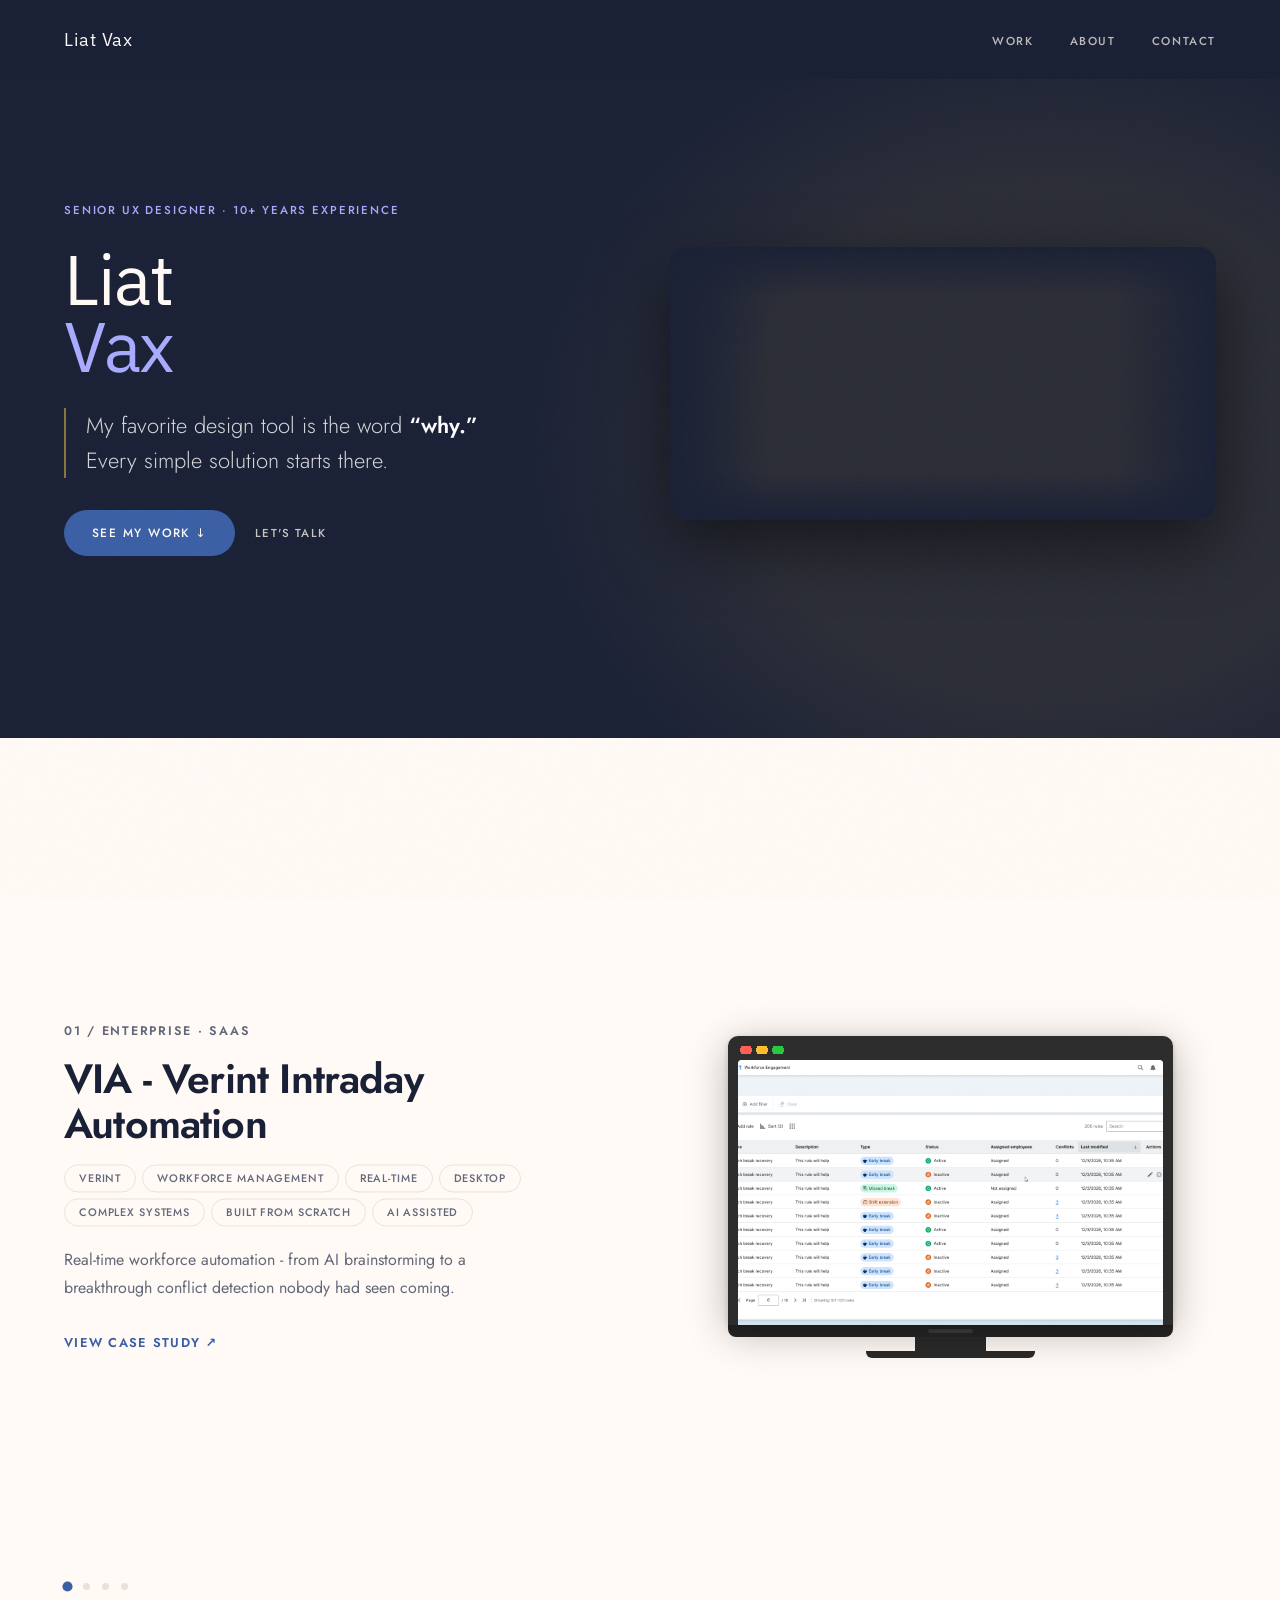
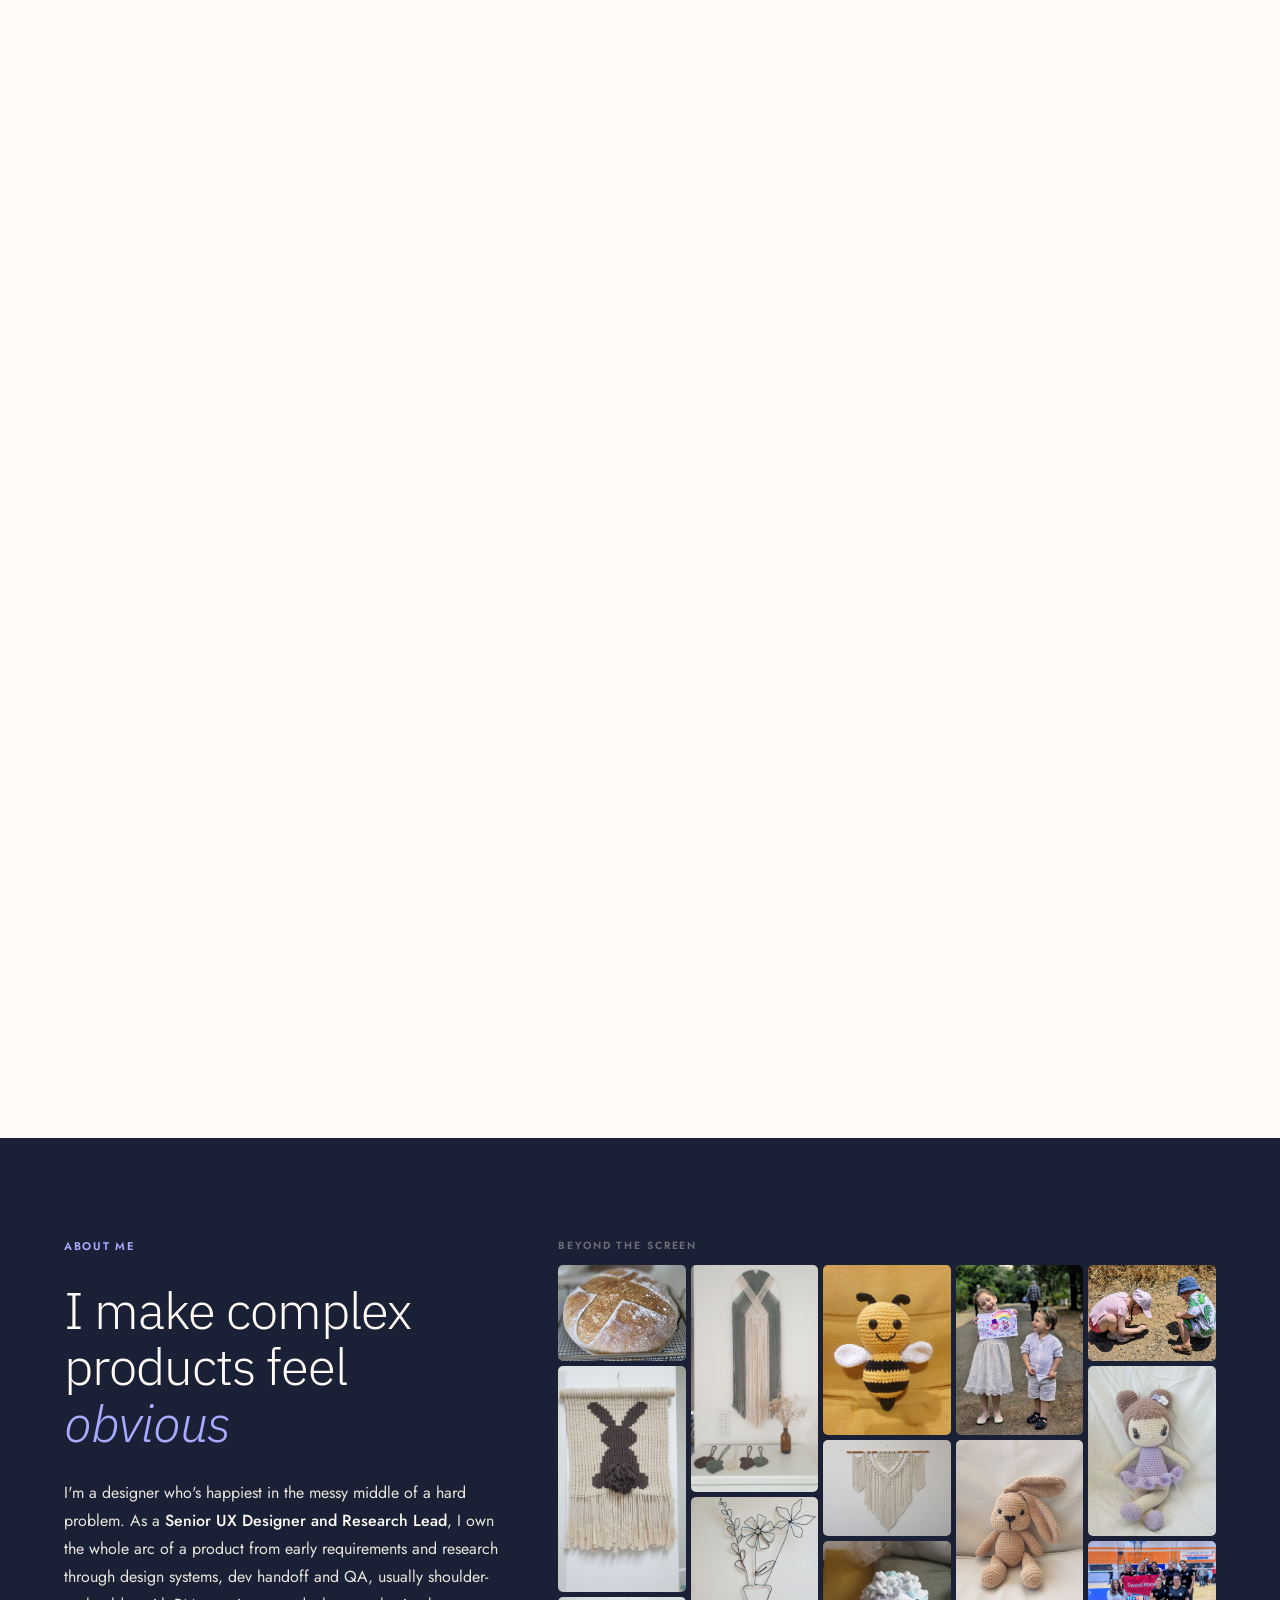
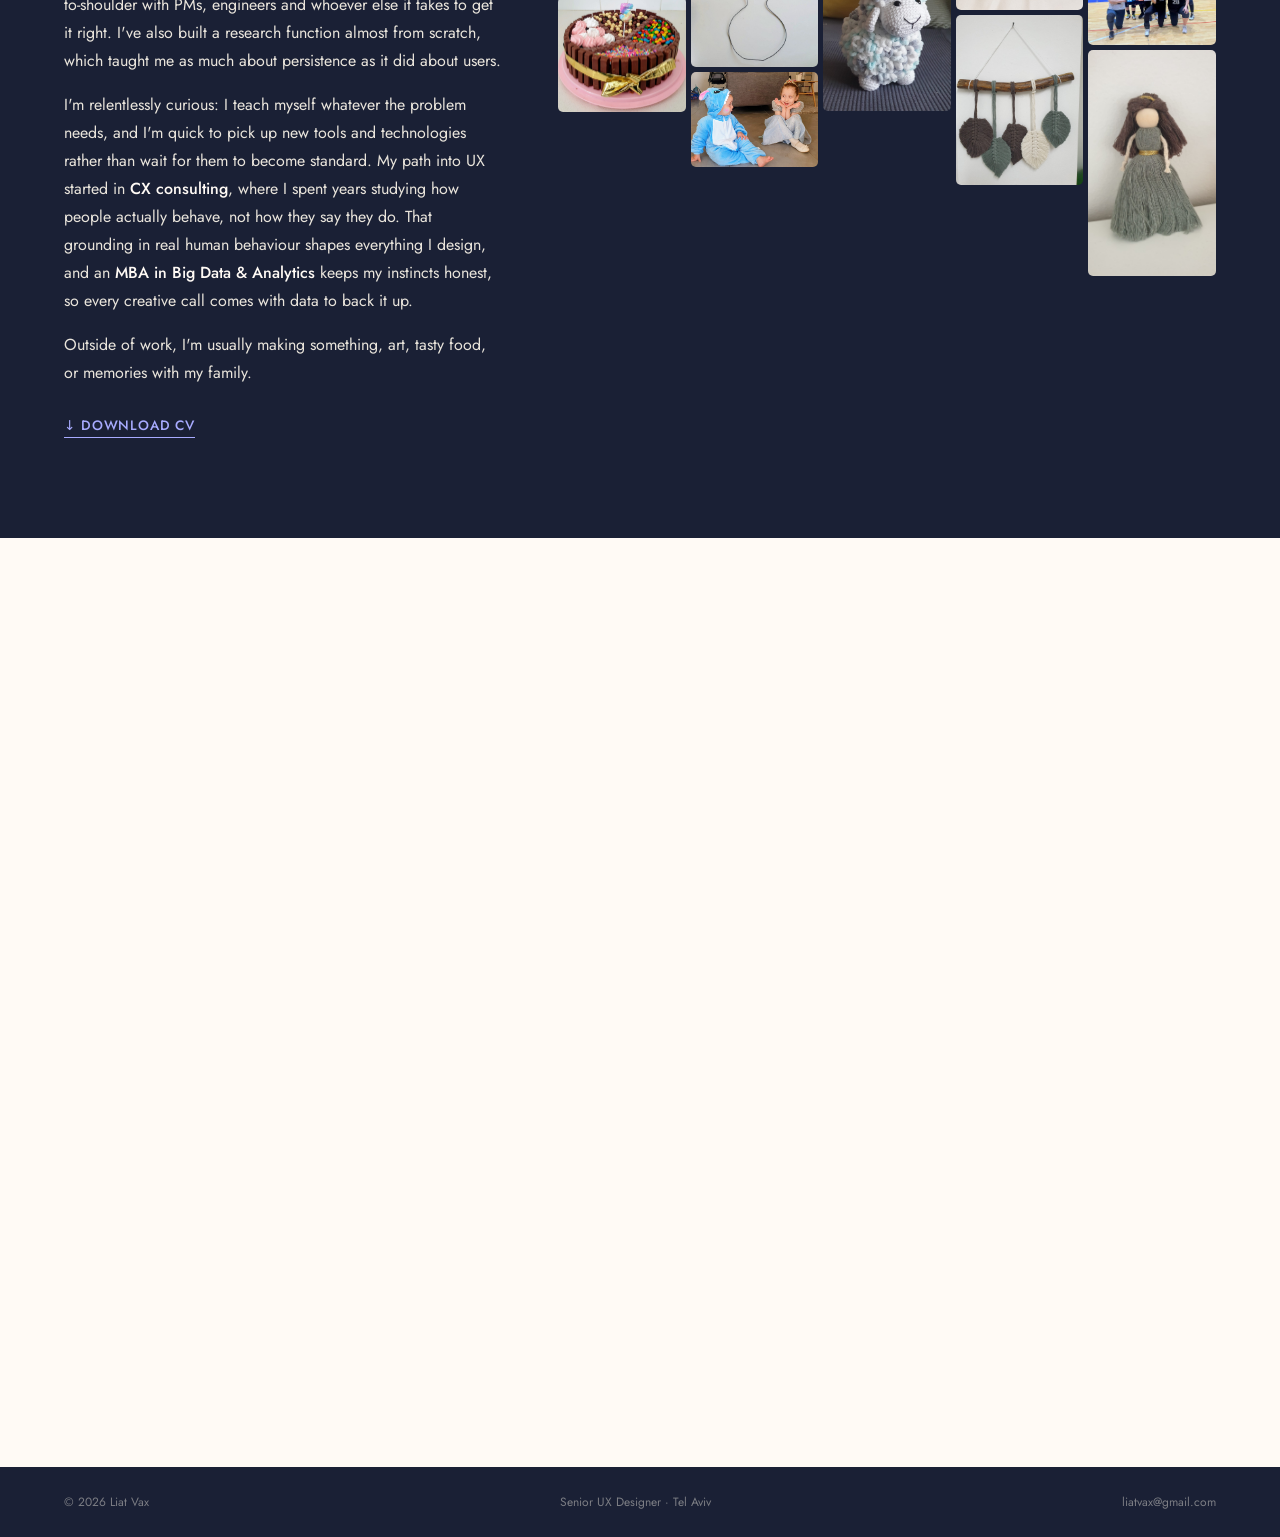
==== index.html @ 37550c21 "Update portfolio 2026-06-23 15:08" ====
<!DOCTYPE html>
<html lang="en">
<head>
  <meta charset="UTF-8" />
  <meta name="viewport" content="width=device-width, initial-scale=1.0" />
  <title>Liat Vax - UX Designer</title>
  <link rel="stylesheet" href="tokens.css" />
  <style>
    *, *::before, *::after { box-sizing: border-box; margin: 0; padding: 0; }

    :root {
    --dark:   var(--color-dark);         /* warm navy  -  hero bg, inverted sections */
    --dark2:  var(--color-dark-2);       /* slightly lighter navy */
    --cream:  var(--color-bg);           /* warm cream page background */
    --cream2: var(--color-surface-alt);  /* deeper cream for subtle contrast */
    --ink:    var(--color-text);         /* primary text */
    --muted:  var(--color-text-muted);   /* secondary / subdued text */
    --line:   var(--color-border);       /* borders and dividers */
    --warm:   var(--color-accent);       /* accent  -  links, CTAs, highlights */
    --gold:   var(--color-gold);         /* decorative only  -  not for text */
    --serif:  var(--font-serif);
    --sans:   var(--font-sans);
  }

    html { scroll-behavior: smooth; }
    body {
      font-family: var(--sans);
      background: var(--cream);
      color: var(--ink);
      -webkit-font-smoothing: antialiased;
      overflow-x: hidden;
    }

    /* ── GRAIN OVERLAY ── */
    body::after {
      content: '';
      position: fixed; inset: 0; z-index: 9998;
      pointer-events: none;
      opacity: .028;
      background-image: url("data:image/svg+xml,%3Csvg viewBox='0 0 256 256' xmlns='http://www.w3.org/2000/svg'%3E%3Cfilter id='noise'%3E%3CfeTurbulence type='fractalNoise' baseFrequency='0.9' numOctaves='4' stitchTiles='stitch'/%3E%3C/filter%3E%3Crect width='100%25' height='100%25' filter='url(%23noise)'/%3E%3C/svg%3E");
      background-repeat: repeat;
      background-size: 180px;
    }

    /* ── SKIP LINK (accessibility) ── */
    .skip-link {
      position: absolute; top: -100%; left: 16px;
      background: var(--warm); color: var(--color-surface);
      padding: 8px 18px; border-radius: 6px;
      font-size: .875rem; font-weight: 600;
      z-index: 9999; text-decoration: none;
      transition: top .15s;
    }
    .skip-link:focus { top: 16px; }

    /* ── FOCUS STYLES ── */
    :focus-visible {
      outline: 2px solid var(--warm);
      outline-offset: 3px;
      border-radius: 4px;
    }
    button:focus-visible,
    .work-dot:focus-visible {
      outline: 2px solid var(--warm);
      outline-offset: 4px;
    }

    /* ── NAV ── */
    nav {
      position: fixed; top: 0; left: 0; right: 0; z-index: 500;
      display: flex; justify-content: space-between; align-items: center;
      padding: 28px 64px;
      background: var(--color-nav-dark);
      backdrop-filter: blur(20px);
      -webkit-backdrop-filter: blur(20px);
      transition: padding .4s;
    }
    nav.solid {
      padding: 18px 64px;
    }
    .nav-logo {
      font-family: var(--serif);
      font-size: 1.1rem;
      font-weight: 400;
      letter-spacing: .04em;
      color: var(--cream);
      text-decoration: none;
      transition: opacity .25s;
    }
    .nav-logo:hover { opacity: .75; }
    .nav-links { display: flex; gap: 36px; list-style: none; }
    .nav-links a {
      font-size: .72rem; font-weight: 500;
      letter-spacing: .14em; text-transform: uppercase;
      color: var(--color-cream-75);
      text-decoration: none;
      transition: color .25s;
      position: relative;
    }
    .nav-links a:hover { color: var(--cream); }
    .nav-links a.active {
      color: var(--cream);
    }
    .nav-links a.active::after {
      content: '';
      position: absolute; bottom: -4px; left: 0; right: 0;
      height: 1.5px;
      background: var(--color-hero-tag);
      border-radius: 2px;
    }

    /* ── HERO ── */
    #hero {
      min-height: 82vh;
      background: var(--dark);
      display: grid;
      grid-template-columns: 1fr 1fr;
      align-items: center;
      gap: 60px;
      padding: 100px 64px 72px;   /* top padding clears fixed nav */
      position: relative;
      overflow: hidden;
    }
    /* Hero right - video panel */
    .hero-right {
      position: relative; z-index: 2;
      display: flex; align-items: center; justify-content: center;
    }
    .hero-video-wrap {
      position: relative;
      width: 100%;
      border-radius: 16px;
      overflow: hidden;
      box-shadow: var(--shadow-lg);
    }
    .hero-video-wrap video {
      width: 100%;
      display: block;
    }
    /* Soft fade on all four edges + watermark cover */
    .hero-video-wrap::after {
      content: '';
      position: absolute; inset: 0;
      pointer-events: none;
      border-radius: 16px;
      background:
        linear-gradient(to right,  var(--dark) 0%, transparent 18%, transparent 82%, var(--dark) 100%),
        linear-gradient(to bottom, var(--dark) 0%, transparent 18%, transparent 82%, var(--dark) 100%);
      mix-blend-mode: normal;
    }
    /* Cover watermark in top-right corner */
    .hero-video-wrap::before {
      content: '';
      position: absolute;
      top: 0; right: 0;
      width: 22%; height: 12%;
      background: linear-gradient(to bottom-left, var(--dark) 30%, transparent 100%);
      z-index: 2;
      pointer-events: none;
    }

    /* warm golden glow - matches illustration lighting */
    #hero::before {
      content: '';
      position: absolute;
      right: 0; bottom: 0;
      width: 60%; height: 100%;
      background: radial-gradient(ellipse at 70% 60%, var(--color-gold-glow) 0%, var(--color-gold-glow) 40%, transparent 70%);
      pointer-events: none;
    }

    .hero-left {
      display: flex; flex-direction: column; justify-content: flex-end;
      padding-bottom: 8px;
      position: relative; z-index: 2;
    }

    .hero-eyebrow {
      font-size: .72rem; font-weight: 500;
      letter-spacing: .16em; text-transform: uppercase;
      color: var(--color-hero-tag); margin-bottom: 28px;
      }
    .hero-eyebrow::before { display: none; }

    .hero-name {
      font-family: var(--serif);
      font-size: clamp(3rem, 5.5vw, 6.4rem);
      font-weight: 400;
      line-height: .95;
      letter-spacing: -.02em;
      color: var(--cream);
      margin-bottom: 28px;
    }
    .hero-name em {
      display: block;
      font-style: normal;
      font-weight: 400;
      color: var(--color-hero-tag);
    }

    .hero-quote {
      font-family: var(--sans);
      font-size: var(--text-h3);
      font-weight: 300;
      font-style: normal;
      color: var(--color-white-82);
      line-height: 1.6;
      max-width: 460px;
      border-left: 2px solid var(--color-gold-rule);
      padding-left: 20px;
      margin-bottom: 32px;
    }
    .hero-quote strong {
      font-weight: 600;
      color: var(--color-surface);
    }

    .hero-cta {
      display: flex; gap: 20px; align-items: center;
    }
    .btn-primary {
      display: inline-flex; align-items: center; gap: 10px;
      font-family: var(--sans); font-size: .75rem; font-weight: 500;
      letter-spacing: .12em; text-transform: uppercase;
      color: var(--color-text-on-dark); background: var(--warm);
      padding: 14px 28px; border-radius: 100px;
      text-decoration: none;
      transition: background .25s, transform .2s;
    }
    .btn-primary:hover { background: var(--color-accent); transform: translateY(-1px); }
    .btn-ghost {
      font-family: var(--sans); font-size: .72rem; font-weight: 500;
      letter-spacing: .12em; text-transform: uppercase;
      color: var(--color-cream-80);
      text-decoration: none;
      transition: color .25s;
    }
    .btn-ghost:hover { color: var(--color-cream-80); }



    .illustration-photo {
      width: 100%;
      display: block;
      border-radius: 16px;
      filter: drop-shadow(var(--shadow-gold));
    }

    .illustration-svg { display: none; }

    /* Floating badge */
    .hero-badge {
      position: absolute;
      bottom: 40px; left: -20px;
      background: var(--color-dark-95);
      border: 1px solid var(--color-gold-border);
      border-radius: 16px;
      padding: 16px 22px;
      backdrop-filter: blur(12px);
    }
    .hero-badge-num {
      font-family: var(--serif);
      font-size: 2rem; font-weight: 300;
      color: var(--color-gold); line-height: 1;
    }
    .hero-badge-label {
      font-size: .62rem; font-weight: 500;
      letter-spacing: .1em; text-transform: uppercase;
      color: var(--color-white-60);
      margin-top: 4px;
    }

    /* ── PROJECTS ── */
    #work {
      background: var(--cream);
    }

    .section-header {
      padding: 72px 64px 28px;
      border-bottom: 1px solid var(--line);
    }
    .section-header-inner {
      display: flex; align-items: baseline;
      justify-content: space-between;
    }
    .section-eyebrow {
      font-family: var(--serif);
      font-size: 2.2rem; font-weight: 300;
      letter-spacing: -.02em;
      color: var(--ink);
    }
    .section-eyebrow::before { display: none; }
    .section-count {
      font-size: .72rem; font-weight: 500;
      letter-spacing: .1em; text-transform: uppercase;
      color: var(--muted);
    }

    /* ── PROJECTS: STICKY SCROLL ── */
    #work {
      background: var(--cream);
    }

    .work-sticky-outer {
      /* tall enough to scroll through all 4 projects */
      height: 400vh;
      position: relative;
    }

    .work-sticky-inner {
      position: sticky;
      top: 0;
      height: 100vh;
      display: grid;
      grid-template-columns: 1fr 1fr;
      overflow: hidden;
    }

    /* Left panel */
    .work-left {
      display: flex;
      flex-direction: column;
      justify-content: center;
      padding: 0 64px;
      position: relative;
    }

    .work-project-item {
      position: absolute;
      top: 50%;
      left: 64px;
      right: 64px;
      transform: translateY(calc(-50% + 20px));
      opacity: 0;
      transition: opacity .5s cubic-bezier(.25,.46,.45,.94),
                  transform .5s cubic-bezier(.25,.46,.45,.94);
      pointer-events: none;
      cursor: pointer;
    }
    .work-project-item.active {
      opacity: 1;
      transform: translateY(-50%);
      pointer-events: all;
    }
    .work-project-item.exit {
      opacity: 0;
      transform: translateY(calc(-50% - 20px));
    }
    /* Stretch the case-study link to cover the entire project panel */
    .work-project-item { position: absolute; }
    .wp-link-overlay {
      position: absolute;
      inset: -32px -64px;
      z-index: 0;
    }
    .wp-num, .wp-title, .wp-tags, .wp-desc, .wp-link { position: relative; z-index: 1; }

    .wp-num {
      font-size: .78rem; font-weight: 600;
      letter-spacing: .14em; text-transform: uppercase;
      color: var(--muted); margin-bottom: 16px;
    }
    .wp-title {
      font-family: var(--sans);
      font-size: clamp(2rem, 3.2vw, 3.4rem);
      font-weight: 600;
      letter-spacing: -.02em;
      line-height: 1.1;
      color: var(--ink);
      margin-bottom: 18px;
    }
    .wp-tags {
      display: flex; gap: 6px; flex-wrap: wrap;
      margin-bottom: 20px;
    }
    .tag {
      font-size: .68rem; font-weight: 500;
      letter-spacing: .08em; text-transform: uppercase;
      padding: 5px 14px;
      border: 1px solid var(--line);
      border-radius: 100px;
      color: var(--muted);
    }
    .wp-desc {
      font-size: 1rem; color: var(--muted);
      line-height: 1.75; max-width: 420px;
      margin-bottom: 28px;
    }
    .wp-link {
      display: inline-flex; align-items: center; gap: 10px;
      font-size: .8rem; font-weight: 600;
      letter-spacing: .1em; text-transform: uppercase;
      color: var(--warm); text-decoration: none;
      transition: gap .3s;
    }
    .wp-link:hover { gap: 16px; }
    /* Mobile-only project image */
    .wp-mobile-img { display: none; }
    @media (max-width: 600px) {
      .wp-mobile-img {
        display: block;
        width: 100%; border-radius: 10px;
        overflow: hidden; margin: 16px 0;
        border: 1px solid var(--color-border);
        aspect-ratio: 16/9; object-fit: cover;
      }
    }

    /* Progress dots with tooltip */
    .work-progress {
      position: absolute;
      bottom: 48px; left: 64px;
      display: flex; gap: 12px; align-items: center;
    }
    .work-dot {
      position: relative;
      width: 7px; height: 7px;
      border-radius: 50%;
      background: var(--line);
      cursor: pointer;
      transition: background .3s, transform .3s;
      flex-shrink: 0;
      /* button reset */
      appearance: none; border: none; padding: 0;
    }
    .work-dot.active {
      background: var(--warm);
      transform: scale(1.45);
    }
    /* Tooltip on hover */
    .work-dot::after {
      content: attr(data-name);
      position: absolute;
      bottom: calc(100% + 8px);
      left: 50%; transform: translateX(-50%);
      background: var(--ink);
      color: var(--cream);
      font-family: var(--sans);
      font-size: .62rem; font-weight: 500;
      white-space: nowrap;
      padding: 5px 10px;
      border-radius: 4px;
      pointer-events: none;
      opacity: 0;
      transition: opacity .2s;
      z-index: 10;
    }
    .work-dot:hover::after { opacity: 1; }

    /* ── RIGHT PANEL: VERTICAL FILM-STRIP CAROUSEL ── */
    .work-right {
      position: relative;
      background: var(--cream);
      overflow: hidden;
    }

    /* Moving strip - translates vertically driven by scroll */
    .carousel-track {
      position: absolute;
      top: 0; left: 0; right: 0;
      will-change: transform;
    }

    /* Each slide = one full viewport height */
    .carousel-slide {
      height: 100vh;
      display: flex;
      align-items: center;
      justify-content: center;
      padding: 6vh 7% 4vh 4%;
      box-sizing: border-box;
      overflow: hidden;
    }

    /* Device group wrapper inside each slide */
    .slide-devices {
      position: relative;
      width: 100%;
      height: 90%;
      display: flex;
      align-items: center;
      justify-content: center;
    }

    /* ── DESKTOP MONITOR ── */
    .device-monitor {
      position: relative;
      width: 78%;
      flex-shrink: 0;
      z-index: 1;
      cursor: pointer;
    }
    .device-monitor:hover .monitor-overlay { opacity: 1; }
    .monitor-top {
      background: var(--color-device-frame);
      border-radius: 10px 10px 0 0;
      padding: 10px 10px 0;
      box-shadow: var(--shadow-card);
      position: relative;
    }
    /* macOS-style traffic lights */
    .monitor-top::before {
      content: '';
      display: block;
      width: 50px; height: 8px;
      background: radial-gradient(circle at 8px 50%, #FF5F57 0 6px, transparent 6px) 0/16px 100%,
                  radial-gradient(circle at 8px 50%, #FEBC2E 0 6px, transparent 6px) 16px/16px 100%,
                  radial-gradient(circle at 8px 50%, #28C840 0 6px, transparent 6px) 32px/16px 100%;
      background-repeat: no-repeat;
      margin-bottom: 6px;
    }
    .monitor-screen {
      background: var(--color-surface);
      border-radius: 4px 4px 0 0;
      overflow: hidden;
      aspect-ratio: 16 / 10;
      position: relative;
    }
    .monitor-screen img {
      display: block;
      width: 100%; height: 100%;
      object-fit: cover;
      object-position: top center;
      transition: transform .4s ease;
    }
    .device-monitor:hover .monitor-screen img { transform: scale(1.02); }
    /* Gallery hover overlay */
    .monitor-overlay {
      position: absolute; inset: 0;
      background: rgba(26, 32, 53, .55);
      display: flex; flex-direction: column;
      align-items: center; justify-content: center;
      gap: 10px;
      opacity: 0;
      transition: opacity .3s;
      border-radius: 4px 4px 0 0;
      z-index: 2;
    }
    .monitor-overlay-icon {
      font-size: 2rem; color: var(--color-text-on-dark);
      line-height: 1;
    }
    .monitor-overlay-label {
      font-size: .65rem; font-weight: 600;
      letter-spacing: .1em; text-transform: uppercase;
      color: var(--color-cream-80);
    }
    .monitor-chin {
      background: var(--color-device-inner);
      height: 12px;
      border-radius: 0 0 8px 8px;
      display: flex; align-items: center; justify-content: center;
    }
    .monitor-chin::after {
      content: ''; display: block;
      width: 10%; height: 4px;
      background: var(--color-device-bar); border-radius: 2px;
    }
    .monitor-stem {
      width: 16%; height: 14px;
      background: var(--color-device-panel);
      margin: 0 auto;
    }
    .monitor-foot {
      width: 38%; height: 7px;
      background: var(--color-device-panel);
      border-radius: 0 0 6px 6px;
      margin: 0 auto;
    }

    /* ── MOBILE PHONE ── */
    .device-phone {
      position: absolute;
      right: 2%;
      bottom: 6%;
      width: 20%;
      z-index: 2;
    }
    .phone-body {
      background: var(--color-device-frame);
      border-radius: 22px;
      padding: 9px 6px;
      box-shadow: var(--shadow-card-hover);
      position: relative;
    }
    .phone-body::before {
      content: '';
      display: block;
      width: 28%; height: 5px;
      background: var(--color-device-screen);
      border-radius: 3px;
      margin: 0 auto 6px;
    }
    .phone-screen {
      background: var(--color-surface);
      border-radius: 14px;
      overflow: hidden;
      aspect-ratio: 9 / 19;
      position: relative;
    }
    .phone-screen img {
      display: block;
      width: 100%; height: 100%;
      object-fit: cover;
      object-position: top center;
    }

    /* ── GALLERY LIGHTBOX MODAL ── */
    #gallery-modal {
      display: none;
      position: fixed; inset: 0;
      z-index: 9000;
      background: rgba(10, 13, 26, .96);
      flex-direction: column;
      align-items: center;
      justify-content: center;
      gap: 0;
    }
    #gallery-modal.open { display: flex; }

    .gallery-img-wrap {
      flex: 1; min-height: 0;
      width: 100%;
      display: flex; align-items: center; justify-content: center;
      padding: 60px 90px 20px;
      overflow: hidden;
    }
    #gallery-img {
      max-width: 100%; max-height: 100%;
      object-fit: contain;
      border-radius: 8px;
      box-shadow: 0 24px 80px rgba(0,0,0,.6);
      user-select: none;
      transition: opacity .2s, transform .22s ease;
    }
    #gallery-img.fading { opacity: 0; }

    .gallery-bar {
      width: 100%;
      display: flex; align-items: center; justify-content: space-between;
      padding: 16px 32px;
      flex-shrink: 0;
    }
    .gallery-counter {
      font-family: var(--sans); font-size: .75rem; font-weight: 500;
      letter-spacing: .06em; color: var(--color-cream-55);
    }
    .gallery-title {
      font-family: var(--sans); font-size: .7rem; font-weight: 400;
      color: var(--color-cream-40); max-width: 40vw;
      overflow: hidden; text-overflow: ellipsis; white-space: nowrap;
    }
    .gallery-close-btn {
      background: none; border: none; cursor: pointer;
      color: var(--color-cream-75); font-size: 1.1rem; padding: 6px;
      border-radius: 6px; transition: color .2s;
    }
    .gallery-close-btn:hover { color: var(--cream); }
    .gallery-close-btn:focus-visible { outline: 2px solid var(--warm); }

    /* Zoom controls */
    .zoom-controls { display: flex; gap: 6px; align-items: center; }
    .zoom-btn {
      background: rgba(255,255,255,.1); border: 1px solid rgba(255,255,255,.15);
      color: var(--cream); width: 30px; height: 30px; border-radius: 6px;
      font-size: 1rem; cursor: pointer; display: flex; align-items: center; justify-content: center;
      transition: background .15s; line-height: 1; padding: 0;
    }
    .zoom-btn:hover { background: rgba(255,255,255,.22); }
    .zoom-btn:disabled { opacity: .35; cursor: default; }
    .zoom-level-label { font-size: .7rem; color: var(--color-cream-55); min-width: 38px; text-align: center; font-family: var(--sans); letter-spacing: .04em; }
    /* When zoomed — grab cursor on image wrap */
    .gallery-img-wrap.zoomed { cursor: grab; }
    .gallery-img-wrap.zoomed.dragging { cursor: grabbing; }
    #gallery-img { transform-origin: center; transition: transform .2s ease; cursor: zoom-in; }
    #gallery-img.zoomed { cursor: zoom-out; }

    .gallery-arrow {
      position: absolute;
      top: 50%; transform: translateY(-50%);
      background: rgba(26, 32, 53, .7);
      border: 1px solid var(--color-cream-10);
      border-radius: 50%;
      width: 52px; height: 52px;
      display: flex; align-items: center; justify-content: center;
      cursor: pointer; font-size: 1.1rem;
      color: var(--color-cream-75);
      transition: background .2s, color .2s;
      backdrop-filter: blur(8px);
    }
    .gallery-arrow:hover { background: rgba(59,95,165,.6); color: var(--cream); }
    .gallery-arrow:focus-visible { outline: 2px solid var(--warm); outline-offset: 3px; }
    .gallery-prev { left: 20px; }
    .gallery-next { right: 20px; }

    /* Gallery thumbnails strip */
    .gallery-thumbs {
      display: flex; gap: 6px; align-items: center;
      overflow-x: auto; padding: 0 32px 16px;
      flex-shrink: 0;
      scrollbar-width: none;
    }
    .gallery-thumbs::-webkit-scrollbar { display: none; }
    .gallery-thumb {
      width: 52px; height: 36px; flex-shrink: 0;
      border-radius: 4px; overflow: hidden;
      cursor: pointer; opacity: .45;
      border: 2px solid transparent;
      transition: opacity .2s, border-color .2s;
    }
    .gallery-thumb.active { opacity: 1; border-color: var(--warm); }
    .gallery-thumb:hover { opacity: .75; }
    .gallery-thumb img {
      width: 100%; height: 100%;
      object-fit: cover; object-position: top center;
      display: block;
    }

    /* ── ABOUT ── */
    #about {
      background: var(--dark);
      color: var(--cream);
      padding: 100px 64px 100px;
    }
    .about-inner {
      display: grid;
      grid-template-columns: 2fr 3fr;
      gap: 56px;
      align-items: stretch;
    }

    /* Bio column */
    .about-bio {
      display: flex;
      flex-direction: column;
    }
    .about-bio-inner { }

    .about-eyebrow {
      font-size: .7rem; font-weight: 600;
      letter-spacing: .15em; text-transform: uppercase;
      color: var(--color-hero-tag);
      margin-bottom: 28px;
    }
    .about-eyebrow::before { display: none; }

    .about-heading {
      font-family: var(--serif);
      font-size: clamp(2.4rem, 4vw, 4rem);
      font-weight: 300;
      line-height: 1.1; letter-spacing: -.02em;
      color: var(--color-text-on-dark);
      margin-bottom: 28px;
    }
    .about-heading em {
      font-style: italic;
      color: var(--color-hero-tag);
    }

    .about-body {
      font-size: 1rem; line-height: 1.75;
      color: var(--color-cream-95);
      margin-bottom: 16px;
    }
    .about-body strong { color: var(--cream); font-weight: 500; }

    .cv-link {
      display: inline-flex; align-items: center; gap: 8px;
      font-size: .85rem; font-weight: 500;
      letter-spacing: .06em; text-transform: uppercase;
      color: var(--color-hero-tag);
      text-decoration: none;
      border-bottom: 1px solid var(--color-hero-tag);
      padding-bottom: 2px;
      margin-top: 12px;
      transition: opacity .2s;
    }
    .cv-link:hover { opacity: .7; }

    /* Photos column — matches bio height exactly */
    .about-photos-strip {
      display: flex;
      flex-direction: column;
      height: 100%;
    }
    .about-photos-label {
      font-size: .65rem; font-weight: 600;
      letter-spacing: .18em; text-transform: uppercase;
      color: var(--color-cream-38);
      margin-bottom: 12px;
      flex-shrink: 0;
    }
    .about-masonry {
      flex: 1;
      columns: 5;
      column-gap: 5px;
      column-fill: balance;
      overflow: hidden;
      min-height: 0;
    }
    .about-masonry-item {
      break-inside: avoid;
      margin-bottom: 5px;
      border-radius: 5px;
      overflow: hidden;
      cursor: pointer;
      position: relative;
    }
    .about-masonry-item img {
      width: 100%;
      height: auto;        /* natural proportions — no cropping */
      display: block;
      transition: transform .5s cubic-bezier(.25,.46,.45,.94);
    }
    .about-masonry-item:hover img { transform: scale(1.06); }
    .about-masonry-item::after {
      content: '';
      position: absolute; inset: 0;
      background: rgba(26,32,53,0);
      transition: background .3s;
      border-radius: 6px;
    }
    .about-masonry-item:hover::after { background: rgba(26,32,53,.22); }

    /* About lightbox modal */
    #about-modal {
      display: none; position: fixed; inset: 0; z-index: 9500;
      background: rgba(10,13,26,.97);
      flex-direction: column; align-items: center; justify-content: center;
    }
    #about-modal.open { display: flex; }
    .about-modal-img-wrap {
      flex: 1; min-height: 0; width: 100%;
      display: flex; align-items: center; justify-content: center;
      padding: 56px 80px 16px;
    }
    #about-modal-img {
      max-width: 100%; max-height: 100%;
      object-fit: contain; border-radius: 8px;
      transition: opacity .25s, transform .2s ease;
      transform-origin: center; cursor: zoom-in;
    }
    #about-modal-img.fading { opacity: 0; }
    #about-modal-img.zoomed { cursor: zoom-out; }
    .about-modal-img-wrap.zoomed { cursor: grab; overflow: hidden; }
    .about-modal-img-wrap.zoomed.dragging { cursor: grabbing; }
    .about-modal-bar {
      width: 100%; display: flex;
      align-items: center; justify-content: space-between;
      padding: 12px 28px 20px; flex-shrink: 0;
    }
    .about-modal-counter {
      font-size: .78rem; color: rgba(244,239,229,.45);
      letter-spacing: .06em;
    }
    .about-modal-close {
      position: absolute; top: 20px; right: 28px;
      background: none; border: none; cursor: pointer;
      color: rgba(244,239,229,.55); font-size: 1.6rem; line-height: 1;
      padding: 8px; transition: color .2s;
    }
    .about-modal-close:hover { color: var(--cream); }
    .about-modal-arrow {
      position: absolute; top: 50%; transform: translateY(-50%);
      background: rgba(26,32,53,.65); border: 1px solid rgba(255,255,255,.10);
      border-radius: 50%; width: 50px; height: 50px;
      display: flex; align-items: center; justify-content: center;
      cursor: pointer; color: var(--cream); font-size: 1.2rem;
      transition: background .2s; backdrop-filter: blur(6px);
    }
    .about-modal-arrow:hover { background: rgba(26,32,53,.9); }
    #about-modal-prev { left: 24px; }
    #about-modal-next { right: 24px; }
    .about-modal-thumbs {
      display: flex; gap: 6px;
      overflow-x: auto; padding: 0 24px 16px;
      scrollbar-width: none; max-width: 100%;
    }
    .about-modal-thumbs::-webkit-scrollbar { display: none; }
    .about-modal-thumb {
      width: 48px; height: 36px; border-radius: 4px;
      object-fit: cover; opacity: .4;
      border: 2px solid transparent;
      cursor: pointer; flex-shrink: 0;
      transition: opacity .2s, border-color .2s;
    }
    .about-modal-thumb.active { opacity: 1; border-color: var(--warm); }

    /* ── CONTACT ── */
    #contact {
      background: var(--cream);
      padding: 120px 64px;
    }

    .contact-inner { max-width: 860px; }

    .contact-eyebrow {
      font-size: .7rem; font-weight: 600;
      letter-spacing: .15em; text-transform: uppercase;
      color: var(--muted);
      display: flex; align-items: center; gap: 12px;
      margin-bottom: 28px;
    }
        .contact-eyebrow::before { display: none; }

    .contact-heading {
      font-family: var(--serif);
      font-size: clamp(2.8rem, 6vw, 6rem);
      font-weight: 300;
      line-height: 1.0; letter-spacing: -.03em;
      margin-bottom: 14px;
    }
    .contact-heading em {
      font-style: italic; color: var(--muted);
    }

    .contact-sub {
      font-size: .9rem; color: var(--muted);
      line-height: 1.75; max-width: 480px;
      margin-bottom: 64px;
    }

    .contact-rows { border-top: 1px solid var(--line); }
    .contact-row {
      display: flex; align-items: center;
      gap: 20px;
      justify-content: space-between;
      text-decoration: none; color: var(--ink);
      padding: 22px 0;
      border-bottom: 1px solid var(--line);
      transition: padding-left .35s cubic-bezier(.25,.46,.45,.94), background .2s;
    }
    .contact-row:hover { padding-left: 14px; }

    .contact-row-icon {
      flex-shrink: 0;
      width: 32px; height: 32px;
      display: flex; align-items: center; justify-content: center;
    }
    .contact-row-icon img {
      width: 28px; height: 28px;
      object-fit: contain;
      opacity: .75;
      filter: brightness(0) invert(1);
      transition: opacity .2s;
    }
    .contact-row:hover .contact-row-icon img { opacity: 1; }

    .contact-row-left {
      display: flex; align-items: baseline; gap: 24px; flex: 1;
    }
    .contact-row-label {
      font-size: .72rem; font-weight: 600;
      letter-spacing: .1em; text-transform: uppercase;
      color: var(--muted); min-width: 80px;
    }
    .contact-row-value {
      font-family: var(--serif);
      font-size: 1.15rem; font-weight: 300;
      color: var(--ink);
    }
    .contact-row-arrow {
      color: var(--muted);
      transition: transform .25s, color .25s;
    }
    .contact-row:hover .contact-row-arrow {
      transform: translate(5px, -4px);
      color: var(--warm);
    }

    .contact-avail {
      display: flex; align-items: center; gap: 10px;
      margin-top: 36px;
      font-size: .75rem; color: var(--muted);
    }
    .avail-dot {
      width: 7px; height: 7px; border-radius: 50%;
      background: var(--color-success-dot); flex-shrink: 0;
      animation: breathe 2.5s ease-in-out infinite;
    }
    @keyframes breathe {
      0%, 100% { box-shadow: 0 0 0 0 var(--color-success-pulse-a); }
      50%       { box-shadow: 0 0 0 5px var(--color-success-pulse-b); }
    }

    /* ── FOOTER ── */
    footer {
      background: var(--dark);
      padding: 26px 64px;
      display: flex; justify-content: space-between;
      align-items: center;
      font-size: .75rem;
      color: var(--color-cream-45);
    }
    footer a { color: inherit; text-decoration: none; }
    footer a:hover { color: var(--color-cream-45); }

    /* ── SCROLL REVEAL ── */
    .r {
      opacity: 0; transform: translateY(28px);
      transition: opacity .85s cubic-bezier(.25,.46,.45,.94),
                  transform .85s cubic-bezier(.25,.46,.45,.94);
    }
    .r.in { opacity: 1; transform: none; }
    .d1 { transition-delay: .1s; }
    .d2 { transition-delay: .2s; }
    .d3 { transition-delay: .3s; }
    .d4 { transition-delay: .4s; }
    .d5 { transition-delay: .5s; }

    /* ── RESPONSIVE ── */
    @media (max-width: 920px) {
      nav, nav.solid { padding: 18px 24px; }
      #hero { grid-template-columns: 1fr; padding: 120px 24px 60px; gap: 60px; align-items: start; }
      #hero::before { display: none; }
      .hero-right { justify-content: flex-start; }
      .illustration-wrap { width: 260px; }
      .hero-badge { left: auto; right: -10px; bottom: 20px; }
      .section-header { padding: 72px 24px 20px; }
      .project-row { grid-template-columns: 1fr; min-height: auto; border-radius: 12px; }
      .project-info { padding: 32px 28px; }
      .project-visual { height: 220px; }
      .projects-list { padding: 32px 24px 72px; gap: 16px; }
      #about { padding: 80px 24px; }
      .about-inner { grid-template-columns: 1fr; gap: 48px; }
      .about-masonry { grid-template-rows: repeat(5, 80px); }
      #contact { padding: 80px 24px; }
      .contact-rows { margin-bottom: 0; }
      footer { padding: 22px 24px; flex-direction: column; gap: 8px; }
    }

    @media (max-width: 600px) {
      /* Nav */
      nav, nav.solid { padding: 14px 20px; }
      .nav-links { gap: 20px; }
      .nav-links a { font-size: .65rem; }

      /* Hero */
      #hero { padding: 100px 20px 40px; }
      .hero-eyebrow { font-size: .62rem; letter-spacing: .1em; margin-bottom: 16px; }
      #about { padding: 60px 20px; }

      /* Work section: disable sticky scroll, show cards stacked */
      .work-sticky-outer { height: auto !important; position: static !important; }
      .work-sticky-inner { position: static !important; height: auto !important; display: block !important; overflow: visible !important; }
      .work-left { position: static !important; padding: 0 !important; display: flex; flex-direction: column; gap: 0; }
      .work-right { display: none !important; }
      .work-project-item {
        position: static !important;
        opacity: 1 !important;
        transform: none !important;
        pointer-events: all !important;
        top: auto !important; left: auto !important; right: auto !important;
        padding: 32px 20px;
        border-bottom: 1px solid var(--color-border);
      }
      .work-project-item.active,
      .work-project-item.exit { opacity: 1 !important; transform: none !important; }
      .wp-link-overlay { display: none !important; }
      .work-progress { display: none; }

      /* About */
      .about-inner { grid-template-columns: 1fr; gap: 32px; }

      /* Contact */
      .contact-rows { display: flex; flex-direction: column; }
      .contact-row-left { flex-direction: column; gap: 4px; }
      .contact-row-value { font-size: .95rem; }

      /* Footer */
      footer { font-size: .7rem; padding: 18px 20px; }
    }
  </style>
</head>
<body>
<a href="#main-content" class="skip-link">Skip to main content</a>

<!-- NAV -->
<nav id="nav" aria-label="Site navigation">
  <a href="#hero" class="nav-logo" aria-label="Liat Vax – back to top">Liat Vax</a>
  <ul class="nav-links" role="list">
    <li><a href="#work">Work</a></li>
    <li><a href="#about">About</a></li>
    <li><a href="#contact">Contact</a></li>
  </ul>
</nav>

<!-- HERO -->
<section id="hero">
  <div class="hero-left">
    <p class="hero-eyebrow">Senior UX Designer · 10+ Years Experience</p>
    <h1 class="hero-name">
      Liat<br>
      <em>Vax</em>
    </h1>
    <blockquote class="hero-quote">
      My favorite design tool is the word <strong>&ldquo;why.&rdquo;</strong><br>Every simple solution starts there.
    </blockquote>
    <div class="hero-cta">
      <a href="#work" class="btn-primary">See My Work ↓</a>
      <a href="#contact" class="btn-ghost">Let's talk</a>
    </div>
  </div>

  <div class="hero-right">
    <div class="hero-video-wrap" role="img" aria-label="Introduction video - Liat Vax, Senior UX Designer">
      <video autoplay muted loop playsinline preload="auto" aria-hidden="true">
        <source src="images/liat-intro.mp4" type="video/mp4">
      </video>
    </div>
  </div>

</section>

<!-- WORK -->
<div id="main-content" tabindex="-1" style="outline:none"></div>
<section id="work" aria-label="Selected work">
  <div class="work-sticky-outer" id="work-sticky-outer">
    <div class="work-sticky-inner">

      <!-- LEFT: text items -->
      <div class="work-left">
        <div class="work-project-item active" data-index="0" data-href="via/via.html">
          <a href="via/via.html" class="wp-link-overlay" aria-label="View VIA case study" tabindex="-1"></a>
          <p class="wp-num">01 / Enterprise · SaaS</p>
          <h2 class="wp-title">VIA - Verint Intraday Automation</h2>
          <div class="wp-tags">
            <span class="tag">Verint</span>
            <span class="tag">Workforce Management</span>
            <span class="tag">Real-Time</span>
            <span class="tag">Desktop</span>
            <span class="tag">Complex Systems</span>
            <span class="tag">Built from Scratch</span>
            <span class="tag">AI Assisted</span>
          </div>
          <img class="wp-mobile-img" src="via/images/rules-list.png" alt="VIA project preview" />
          <p class="wp-desc">Real-time workforce automation - from AI brainstorming to a breakthrough conflict detection nobody had seen coming.</p>
          <a href="via/via.html" class="wp-link" aria-label="View VIA case study" tabindex="0">View Case Study ↗</a>
        </div>
        <div class="work-project-item" data-index="1" data-href="iec/iec.html">
          <a href="iec/iec.html" class="wp-link-overlay" aria-label="View IEC case study" tabindex="-1"></a>
          <p class="wp-num">02 / Consumer Platform</p>
          <h2 class="wp-title">IEC New Website</h2>
          <div class="wp-tags">
            <span class="tag">Responsive Website</span>
            <span class="tag">Redesign</span>
            <span class="tag">UX Lead</span>
            <span class="tag">Matrix</span>
          </div>
          <img class="wp-mobile-img" src="iec/images/hero.png" alt="IEC project preview" />
          <p class="wp-desc">An extensive redesign of the IEC website - clarity and efficiency first, across every device and user type.</p>
          <a href="iec/iec.html" class="wp-link" aria-label="View IEC case study" tabindex="-1">View Case Study ↗</a>
        </div>
        <div class="work-project-item" data-index="2" data-href="amwell/amwell.html">
          <a href="amwell/amwell.html" class="wp-link-overlay" aria-label="View American Well case study" tabindex="-1"></a>
          <p class="wp-num">03 / Healthcare</p>
          <h2 class="wp-title">American Well</h2>
          <div class="wp-tags">
            <span class="tag">Enterprise Dashboard</span>
            <span class="tag">Complex System</span>
            <span class="tag">Desktop</span>
            <span class="tag">Matrix</span>
          </div>
          <img class="wp-mobile-img" src="amwell/images/hero.png" alt="Amwell project preview" />
          <p class="wp-desc">A reimagined dashboard that turned data overload into confident, clear action for clinicians and administrators.</p>
          <a href="amwell/amwell.html" class="wp-link" aria-label="View American Well case study" tabindex="-1">View Case Study ↗</a>
        </div>
        <div class="work-project-item" data-index="3" data-href="idf/idf.html">
          <a href="idf/idf.html" class="wp-link-overlay" aria-label="View IDF case study" tabindex="-1"></a>
          <p class="wp-num">04 / Government</p>
          <h2 class="wp-title">IDF - Emergency Instructors</h2>
          <div class="wp-tags">
            <span class="tag">Mobile</span>
            <span class="tag">Desktop</span>
            <span class="tag">Built from Scratch</span>
          </div>
          <img class="wp-mobile-img" src="idf/images/desktop/week-view.png" alt="IDF project preview" />
          <p class="wp-desc">Two complementary systems built from scratch for emergency instructor management in the Israel Defense Forces.</p>
          <a href="idf/idf.html" class="wp-link" aria-label="View IDF case study" tabindex="-1">View Case Study ↗</a>
        </div>

        <!-- Progress dots - now proper buttons for accessibility -->
        <div class="work-progress" role="tablist" aria-label="Projects">
          <button class="work-dot active" data-name="VIA" aria-label="VIA - Verint Intraday Automation" role="tab" aria-selected="true"></button>
          <button class="work-dot" data-name="IEC" aria-label="IEC New Website" role="tab" aria-selected="false"></button>
          <button class="work-dot" data-name="Amwell" aria-label="American Well" role="tab" aria-selected="false"></button>
          <button class="work-dot" data-name="IDF" aria-label="IDF - Emergency Instructors" role="tab" aria-selected="false"></button>
        </div>
      </div>

      <!-- RIGHT: vertical film-strip carousel -->
      <div class="work-right">
        <div class="carousel-track" id="carousel-track">

          <!-- VIA -->
          <div class="carousel-slide">
            <div class="slide-devices">
              <div class="device-monitor" onclick="window.location='via/via.html'" role="button" tabindex="0" aria-label="View VIA case study">
                <div class="monitor-top">
                  <div class="monitor-screen">
                    <img src="via/images/rules-list.png" alt="VIA - Automation rules list" />
                    <div class="monitor-overlay" aria-hidden="true">
                      <div class="monitor-overlay-icon">&#8599;</div>
                      <div class="monitor-overlay-label">View Case Study</div>
                    </div>
                  </div>
                </div>
                <div class="monitor-chin" aria-hidden="true"></div>
                <div class="monitor-stem" aria-hidden="true"></div>
                <div class="monitor-foot" aria-hidden="true"></div>
              </div>
            </div>
          </div>

          <!-- IEC -->
          <div class="carousel-slide">
            <div class="slide-devices">
              <div class="device-monitor" onclick="window.location='iec/iec.html'" role="button" tabindex="-1" aria-label="View IEC case study">
                <div class="monitor-top">
                  <div class="monitor-screen">
                    <img src="iec/images/hero.png" alt="IEC - Homepage redesign" />
                    <div class="monitor-overlay" aria-hidden="true">
                      <div class="monitor-overlay-icon">&#8599;</div>
                      <div class="monitor-overlay-label">View Case Study</div>
                    </div>
                  </div>
                </div>
                <div class="monitor-chin" aria-hidden="true"></div>
                <div class="monitor-stem" aria-hidden="true"></div>
                <div class="monitor-foot" aria-hidden="true"></div>
              </div>
              <div class="device-phone">
                <div class="phone-body">
                  <div class="phone-screen">
                    <img src="iec/images/payment-1.png" alt="IEC - Mobile payment flow" />
                  </div>
                </div>
              </div>
            </div>
          </div>

          <!-- American Well -->
          <div class="carousel-slide">
            <div class="slide-devices">
              <div class="device-monitor" onclick="window.location='amwell/amwell.html'" role="button" tabindex="-1" aria-label="View American Well case study">
                <div class="monitor-top">
                  <div class="monitor-screen">
                    <img src="amwell/images/main-inspect.png" alt="American Well - Dashboard" />
                    <div class="monitor-overlay" aria-hidden="true">
                      <div class="monitor-overlay-icon">&#8599;</div>
                      <div class="monitor-overlay-label">View Case Study</div>
                    </div>
                  </div>
                </div>
                <div class="monitor-chin" aria-hidden="true"></div>
                <div class="monitor-stem" aria-hidden="true"></div>
                <div class="monitor-foot" aria-hidden="true"></div>
              </div>
            </div>
          </div>

          <!-- IDF -->
          <div class="carousel-slide">
            <div class="slide-devices">
              <div class="device-monitor" onclick="window.location='idf/idf.html'" role="button" tabindex="-1" aria-label="View IDF case study">
                <div class="monitor-top">
                  <div class="monitor-screen">
                    <img src="idf/images/desktop/week-view.png" alt="IDF - Week schedule view" />
                    <div class="monitor-overlay" aria-hidden="true">
                      <div class="monitor-overlay-icon">&#8599;</div>
                      <div class="monitor-overlay-label">View Case Study</div>
                    </div>
                  </div>
                </div>
                <div class="monitor-chin" aria-hidden="true"></div>
                <div class="monitor-stem" aria-hidden="true"></div>
                <div class="monitor-foot" aria-hidden="true"></div>
              </div>
              <div class="device-phone">
                <div class="phone-body">
                  <div class="phone-screen">
                    <img src="idf/images/mobile/home.png" alt="IDF - Mobile home screen" />
                  </div>
                </div>
              </div>
            </div>
          </div>

        </div><!-- /carousel-track -->
      </div><!-- /work-right -->

    </div>
  </div>
</section>

<!-- ABOUT -->
<section id="about" aria-label="About Liat Vax">
<div class="about-inner">

  <!-- ── BIO: text + CV ── -->
  <div class="about-bio r">
    <div class="about-bio-inner">
      <p class="about-eyebrow">About Me</p>
      <h2 class="about-heading r d1">
        I make complex<br>products feel <em>obvious</em>
      </h2>
      <p class="about-body r d2">
        I'm a designer who's happiest in the messy middle of a hard problem. As a
        <strong>Senior UX Designer and Research Lead</strong>, I own the whole arc of a
        product from early requirements and research through design systems, dev handoff
        and QA, usually shoulder-to-shoulder with PMs, engineers and whoever else it
        takes to get it right. I've also built a research function almost from scratch,
        which taught me as much about persistence as it did about users.
      </p>
      <p class="about-body r d2">
        I'm relentlessly curious: I teach myself whatever the problem needs, and I'm
        quick to pick up new tools and technologies rather than wait for them to become
        standard. My path into UX started in <strong>CX consulting</strong>, where I
        spent years studying how people actually behave, not how they say they do. That
        grounding in real human behaviour shapes everything I design, and an
        <strong>MBA in Big Data &amp; Analytics</strong> keeps my instincts honest, so
        every creative call comes with data to back it up.
      </p>
      <p class="about-body r d2">
        Outside of work, I'm usually making something, art, tasty food, or memories
        with my family.
      </p>
      <a href="images/Liat Vax CV.pdf" target="_blank" class="cv-link r d3">&#x2193; Download CV</a>
    </div>
  </div>

  <!-- ── PHOTOS: right column, matches bio height ── -->
  <div class="about-photos-strip r" aria-label="Personal photos">
    <p class="about-photos-label">Beyond the screen</p>
    <div class="about-masonry" id="about-masonry">
      <div class="about-masonry-item" onclick="openAboutGallery(0)"  role="button" tabindex="0" aria-label="View photo 1"><img src="images/About/about-07.jpg"  alt="Personal photo" loading="lazy" /></div>
      <div class="about-masonry-item" onclick="openAboutGallery(1)"  role="button" tabindex="0" aria-label="View photo 2"><img src="images/About/about-02.jpg"  alt="Personal photo" loading="lazy" /></div>
      <div class="about-masonry-item" onclick="openAboutGallery(2)"  role="button" tabindex="0" aria-label="View photo 3"><img src="images/About/about-11.jpg"  alt="Personal photo" loading="lazy" /></div>
      <div class="about-masonry-item" onclick="openAboutGallery(3)"  role="button" tabindex="0" aria-label="View photo 4"><img src="images/About/about-05.jpg"  alt="Personal photo" loading="lazy" /></div>
      <div class="about-masonry-item" onclick="openAboutGallery(4)"  role="button" tabindex="0" aria-label="View photo 5"><img src="images/About/about-01.jpg"  alt="Personal photo" loading="lazy" /></div>
      <div class="about-masonry-item" onclick="openAboutGallery(5)"  role="button" tabindex="0" aria-label="View photo 6"><img src="images/About/about-10.jpg"  alt="Personal photo" loading="lazy" /></div>
      <div class="about-masonry-item" onclick="openAboutGallery(6)"  role="button" tabindex="0" aria-label="View photo 7"><img src="images/About/about-13.jpg"  alt="Personal photo" loading="lazy" /></div>
      <div class="about-masonry-item" onclick="openAboutGallery(7)"  role="button" tabindex="0" aria-label="View photo 8"><img src="images/About/about-06.jpg"  alt="Personal photo" loading="lazy" /></div>
      <div class="about-masonry-item" onclick="openAboutGallery(8)"  role="button" tabindex="0" aria-label="View photo 9"><img src="images/About/about-03.jpg"  alt="Personal photo" loading="lazy" /></div>
      <div class="about-masonry-item" onclick="openAboutGallery(9)"  role="button" tabindex="0" aria-label="View photo 10"><img src="images/About/about-09.jpg" alt="Personal photo" loading="lazy" /></div>
      <div class="about-masonry-item" onclick="openAboutGallery(10)" role="button" tabindex="0" aria-label="View photo 11"><img src="images/About/about-14.jpg" alt="Personal photo" loading="lazy" /></div>
      <div class="about-masonry-item" onclick="openAboutGallery(11)" role="button" tabindex="0" aria-label="View photo 12"><img src="images/About/about-04.jpg" alt="Personal photo" loading="lazy" /></div>
      <div class="about-masonry-item" onclick="openAboutGallery(12)" role="button" tabindex="0" aria-label="View photo 13"><img src="images/About/about-08.jpg" alt="Personal photo" loading="lazy" /></div>
      <div class="about-masonry-item" onclick="openAboutGallery(13)" role="button" tabindex="0" aria-label="View photo 14"><img src="images/About/about-15.jpg" alt="Personal photo" loading="lazy" /></div>
      <div class="about-masonry-item" onclick="openAboutGallery(14)" role="button" tabindex="0" aria-label="View photo 15"><img src="images/About/about-12.jpg" alt="Personal photo" loading="lazy" /></div>
      <div class="about-masonry-item" onclick="openAboutGallery(15)" role="button" tabindex="0" aria-label="View photo 16"><img src="images/About/about-16.jpg" alt="Personal photo" loading="lazy" /></div>
    </div>
  </div>

</div><!-- /.about-inner -->
</section>

<!-- ABOUT PHOTO LIGHTBOX -->
<div id="about-modal" role="dialog" aria-modal="true" aria-label="Personal photo gallery">
  <button class="about-modal-close" id="about-modal-close" aria-label="Close gallery">&times;</button>
  <div class="about-modal-img-wrap">
    <img id="about-modal-img" src="" alt="Personal photo" />
  </div>
  <button class="about-modal-arrow" id="about-modal-prev" aria-label="Previous photo">&#8249;</button>
  <button class="about-modal-arrow" id="about-modal-next" aria-label="Next photo">&#8250;</button>
  <div class="about-modal-bar">
    <span class="about-modal-counter" id="about-modal-counter">1 / 16</span>
    <div class="zoom-controls">
      <button class="zoom-btn" id="about-zoom-out" aria-label="Zoom out" title="Zoom out">&#x2212;</button>
      <span class="zoom-level-label" id="about-zoom-label">100%</span>
      <button class="zoom-btn" id="about-zoom-in" aria-label="Zoom in" title="Zoom in">&#x2b;</button>
    </div>
    <div class="about-modal-thumbs" id="about-modal-thumbs" aria-label="Photo thumbnails"></div>
  </div>
</div>


<section id="contact">
  <div class="contact-inner">
    <p class="contact-eyebrow r">Get in touch</p>
    <h2 class="contact-heading r d1">Let's work<br><em>together</em></h2>
    <p class="contact-sub r d2">
      I'm actively looking for my next full-time role in product design.
      I'm also open to interesting projects and collaborations along the way.
    </p>
    <div class="contact-rows r d2">
      <a href="mailto:liatvax@gmail.com" class="contact-row">
        <div class="contact-row-icon"><img src="images/Icon/icons8-email-80.png" alt="" aria-hidden="true" /></div>
        <div class="contact-row-left">
          <span class="contact-row-label">Email</span>
          <span class="contact-row-value">liatvax@gmail.com</span>
        </div>
        <span class="contact-row-arrow">&#x2197;</span>
      </a>
      <a href="tel:+9720522203315" class="contact-row">
        <div class="contact-row-icon"><img src="images/Icon/icons8-phone-80.png" alt="" aria-hidden="true" /></div>
        <div class="contact-row-left">
          <span class="contact-row-label">Phone</span>
          <span class="contact-row-value">052 2203315</span>
        </div>
        <span class="contact-row-arrow">&#x2197;</span>
      </a>
      <a href="https://il.linkedin.com/in/liat-vax" target="_blank" rel="noopener" class="contact-row">
        <div class="contact-row-icon"><img src="images/Icon/icons8-linkedin-80.png" alt="" aria-hidden="true" /></div>
        <div class="contact-row-left">
          <span class="contact-row-label">LinkedIn</span>
          <span class="contact-row-value">linkedin.com/in/liat-vax</span>
        </div>
        <span class="contact-row-arrow">&#x2197;</span>
      </a>
      <a href="images/Liat Vax CV.pdf" target="_blank" class="contact-row">
        <div class="contact-row-icon"><img src="images/Icon/icons8-cv-80.png" alt="" aria-hidden="true" /></div>
        <div class="contact-row-left">
          <span class="contact-row-label">CV</span>
          <span class="contact-row-value">Download PDF</span>
        </div>
        <span class="contact-row-arrow">&#x2193;</span>
      </a>
    </div>
    <div class="contact-avail r d3">
      <span class="avail-dot"></span>
      Open to new opportunities
    </div>
  </div>
</section>

<!-- GALLERY MODAL -->
<div id="gallery-modal" role="dialog" aria-modal="true" aria-label="Project image gallery">
  <div class="gallery-bar">
    <span class="gallery-counter" id="gallery-counter">1 / 1</span>
    <div class="zoom-controls">
      <button class="zoom-btn" id="gal-zoom-out" aria-label="Zoom out" title="Zoom out">&#x2212;</button>
      <span class="zoom-level-label" id="gal-zoom-label">100%</span>
      <button class="zoom-btn" id="gal-zoom-in" aria-label="Zoom in" title="Zoom in">&#x2b;</button>
    </div>
    <span class="gallery-title" id="gallery-title"></span>
    <button class="gallery-close-btn" id="gallery-close" aria-label="Close gallery">&#x2715;</button>
  </div>
  <div class="gallery-img-wrap">
    <img id="gallery-img" src="" alt="Project screenshot" />
  </div>
  <div class="gallery-thumbs" id="gallery-thumbs"></div>
  <button class="gallery-arrow gallery-prev" id="gallery-prev" aria-label="Previous image">&#8592;</button>
  <button class="gallery-arrow gallery-next" id="gallery-next" aria-label="Next image">&#8594;</button>
</div>

<!-- FOOTER -->
<footer>
  <span>© 2026 Liat Vax</span>
  <span>Senior UX Designer · Tel Aviv</span>
  <a href="mailto:liatvax@gmail.com">liatvax@gmail.com</a>
</footer>

<script>
  // ── NAV: always dark navy, compact on scroll ──
  const nav = document.getElementById('nav');
  function updateNav() { nav.classList.toggle('solid', window.scrollY > 40); }
  window.addEventListener('scroll', updateNav, { passive: true });
  updateNav();

  // ── NAV SCROLLSPY ──
  (function() {
    const navLinks = {
      work:    document.querySelector('.nav-links a[href="#work"]'),
      about:   document.querySelector('.nav-links a[href="#about"]'),
      contact: document.querySelector('.nav-links a[href="#contact"]'),
    };
    const sections = ['work', 'about', 'contact'].map(id => document.getElementById(id)).filter(Boolean);

    function setActive(id) {
      Object.entries(navLinks).forEach(([key, a]) => {
        if (a) a.classList.toggle('active', key === id);
      });
    }

    const spy = new IntersectionObserver(entries => {
      entries.forEach(e => { if (e.isIntersecting) setActive(e.target.id); });
    }, { rootMargin: '-40% 0px -55% 0px', threshold: 0 });

    sections.forEach(s => spy.observe(s));

    // Clear active when scrolled back up into the hero
    const hero = document.getElementById('hero');
    if (hero) {
      const heroSpy = new IntersectionObserver(entries => {
        entries.forEach(e => { if (e.isIntersecting) setActive(null); });
      }, { rootMargin: '0px 0px -60% 0px', threshold: 0 });
      heroSpy.observe(hero);
    }
  })();

  // ── SCROLL REVEAL ──
  const obs = new IntersectionObserver(entries => {
    entries.forEach(e => { if (e.isIntersecting) { e.target.classList.add('in'); obs.unobserve(e.target); } });
  }, { threshold: 0.1, rootMargin: '0px 0px -40px 0px' });
  document.querySelectorAll('.r').forEach(el => obs.observe(el));

  // ── PROJECT SWITCHER (sticky scroll) ──
  const outer     = document.getElementById('work-sticky-outer');
  const track     = document.getElementById('carousel-track');
  const textItems = document.querySelectorAll('.work-project-item');
  const dots      = document.querySelectorAll('.work-dot');
  const slides    = document.querySelectorAll('.carousel-slide');
  const N         = textItems.length;
  let   current   = 0;

  function setProject(idx) {
    if (idx === current) return;
    const prev = current;
    current = idx;

    textItems[prev].classList.remove('active');
    textItems[prev].classList.add('exit');
    dots[prev].classList.remove('active');
    dots[prev].setAttribute('aria-selected', 'false');
    textItems[prev].querySelectorAll('a').forEach(a => a.setAttribute('tabindex', '-1'));
    if (slides[prev]) slides[prev].classList.remove('is-active');
    const prevMon = slides[prev] && slides[prev].querySelector('.device-monitor');
    if (prevMon) prevMon.setAttribute('tabindex', '-1');

    textItems[current].classList.add('active');
    textItems[current].classList.remove('exit');
    dots[current].classList.add('active');
    dots[current].setAttribute('aria-selected', 'true');
    if (slides[current]) slides[current].classList.add('is-active');
    const curMon = slides[current] && slides[current].querySelector('.device-monitor');
    if (curMon) curMon.setAttribute('tabindex', '0');

    const mainLink = textItems[current].querySelector('.wp-link');
    if (mainLink) mainLink.setAttribute('tabindex', '0');
    setTimeout(() => textItems[prev].classList.remove('exit'), 500);
  }

  function onScroll() {
    if (!outer || !track) return;
    const rect     = outer.getBoundingClientRect();
    const scrolled = Math.max(0, -rect.top);
    const segH     = outer.offsetHeight / N;
    const progress = scrolled / segH;
    // Translate the carousel track vertically
    const vhOffset = Math.min(progress, N - 1) * 100;
    track.style.transform = `translateY(-${vhOffset}vh)`;
    const idx = Math.min(N - 1, Math.max(0, Math.round(progress)));
    setProject(idx);
  }
  window.addEventListener('scroll', onScroll, { passive: true });
  onScroll();

  // Dot navigation
  dots.forEach((dot, i) => {
    dot.addEventListener('click', () => {
      if (!outer) return;
      const segH = outer.offsetHeight / N;
      window.scrollTo({ top: outer.offsetTop + i * segH + 1, behavior: 'smooth' });
    });
  });

  // Keyboard arrow navigation in work section
  document.getElementById('work').addEventListener('keydown', (e) => {
    if (e.key === 'ArrowDown' && current < N - 1) {
      e.preventDefault();
      const segH = outer.offsetHeight / N;
      window.scrollTo({ top: outer.offsetTop + (current + 1) * segH + 1, behavior: 'smooth' });
    } else if (e.key === 'ArrowUp' && current > 0) {
      e.preventDefault();
      const segH = outer.offsetHeight / N;
      window.scrollTo({ top: outer.offsetTop + (current - 1) * segH + 1, behavior: 'smooth' });
    }
  });

  // Keyboard Enter on monitor (keyboard gallery open)
  document.querySelectorAll('.device-monitor').forEach((mon, i) => {
    mon.addEventListener('keydown', e => { if (e.key === 'Enter' || e.key === ' ') { e.preventDefault(); openGallery(i); } });
  });

  // Whole project-item click → navigate to case study
  document.querySelectorAll('.work-project-item').forEach(item => {
    item.addEventListener('click', (e) => {
      if (e.target.closest('a')) return;
      const href = item.dataset.href;
      if (href) window.location.href = href;
    });
  });

  // ── GALLERY DATA ──
  const GALLERIES = [
    // 0 - VIA
    {
      title: 'VIA - Verint Intraday Automation',
      images: [
        { src: 'via/images/rules-list.png',              alt: 'Rules list' },
        { src: 'via/images/rules-list-2.png',            alt: 'Rules list (variant)' },
        { src: 'via/images/rules-list-filter.png',       alt: 'Rules list - filter open' },
        { src: 'via/images/rules-list-filter-2.png',     alt: 'Rules list - filter 2' },
        { src: 'via/images/rules-list-filtered.png',     alt: 'Rules list - filtered' },
        { src: 'via/images/rules-list-filtered-2.png',   alt: 'Rules list - filtered 2' },
        { src: 'via/images/rules-list-filtered-3.png',   alt: 'Rules list - filtered 3' },
        { src: 'via/images/rules-list-filtered-4.png',   alt: 'Rules list - filtered 4' },
        { src: 'via/images/summary-complete.png',        alt: 'Summary - complete' },
        { src: 'via/images/summary-empty.png',           alt: 'Summary - empty state' },
        { src: 'via/images/summary-partial.png',         alt: 'Summary - partial' },
        { src: 'via/images/summary-partial-2.png',       alt: 'Summary - partial 2' },
        { src: 'via/images/edit-employees.png',          alt: 'Edit employees' },
        { src: 'via/images/edit-employees-conflict.png', alt: 'Edit employees - conflict' },
        { src: 'via/images/edit-employees-conflict-2.png', alt: 'Edit employees - conflict 2' },
        { src: 'via/images/edit-employees-org.png',      alt: 'Edit employees - org view' },
        { src: 'via/images/edit-triggers.png',           alt: 'Edit triggers' },
        { src: 'via/images/edit-triggers-permutations.png', alt: 'Trigger permutations' },
        { src: 'via/images/messages-card-preview.png',   alt: 'Messages - card preview' },
        { src: 'via/images/messages-template.png',       alt: 'Messages - template' },
        { src: 'via/images/messages-variables.png',      alt: 'Messages - variables' },
        { src: 'via/images/messages-empty.png',          alt: 'Messages - empty state' },
        { src: 'via/images/messages-confirmation.png',   alt: 'Messages - confirmation' },
        { src: 'via/images/new-rule-popup.png',          alt: 'New rule popup' },
        { src: 'via/images/new-rule-popup-2.png',        alt: 'New rule popup 2' },
        { src: 'via/images/overview-frame.png',          alt: 'Overview frame' },
        { src: 'via/images/ai-prototype-from-requirements.png', alt: 'AI prototype from requirements' },
      ]
    },
    // 1 - IEC
    {
      title: 'IEC New Website',
      images: [
        { src: 'iec/images/hero.png',               alt: 'IEC Homepage' },
        { src: 'iec/images/before-old-site.avif',   alt: 'Before - old site' },
        { src: 'iec/images/payment-1.png',          alt: 'Payment flow 1' },
        { src: 'iec/images/payment-2.png',          alt: 'Payment flow 2' },
        { src: 'iec/images/payment-3.png',          alt: 'Payment flow 3' },
        { src: 'iec/images/payment-4.png',          alt: 'Payment flow 4' },
        { src: 'iec/images/registration-flow.avif', alt: 'Registration flow' },
        { src: 'iec/images/001  1. Home Page   _2x.png', alt: 'Home page' },
        { src: 'iec/images/093 11.1 Payment_Tooltips  _2x.png', alt: 'Payment tooltips' },
        { src: 'iec/images/095 16.0 Payment  _2x.png', alt: 'Payment screen 16' },
        { src: 'iec/images/096 17.0 Payment Example_2x.png', alt: 'Payment example' },
        { src: 'iec/images/098 18.0 Payment _2x.png', alt: 'Payment screen 18' },
        { src: 'iec/images/100 19.0 Payment  _2x.png', alt: 'Payment screen 19' },
        { src: 'iec/images/102 20.0 Payment_2x.png', alt: 'Payment screen 20' },
        { src: 'iec/images/105 25.0 Payment Popup _2x.png', alt: 'Payment popup' },
        { src: 'iec/images/107 12.0 Payment 2021_2x.png', alt: 'Payment 2021' },
        { src: 'iec/images/121 31.0 Payment_2x.png', alt: 'Payment screen 31' },
        { src: 'iec/images/130 38.0 Payment_2x.png', alt: 'Payment screen 38' },
        { src: 'iec/images/134 Error page 404 Mobile Faild link_2x.png', alt: '404 error page' },
      ]
    },
    // 2 - AmWell
    {
      title: 'American Well Dashboard',
      images: [
        { src: 'amwell/images/hero.png',           alt: 'American Well overview' },
        { src: 'amwell/images/main-inspect.png',   alt: 'Main dashboard - inspect' },
        { src: 'amwell/images/main-dropdown.png',  alt: 'Main dashboard - dropdown' },
        { src: 'amwell/images/frame-1.png',        alt: 'Dashboard frame 1' },
        { src: 'amwell/images/frame-2.png',        alt: 'Dashboard frame 2' },
        { src: 'amwell/images/frame-4.png',        alt: 'Dashboard frame 4' },
        { src: 'amwell/images/frame-6.png',        alt: 'Dashboard frame 6' },
        { src: 'amwell/images/frame-7.png',        alt: 'Dashboard frame 7' },
        { src: 'amwell/images/frame-10.png',       alt: 'Dashboard frame 10' },
        { src: 'amwell/images/frame-11.png',       alt: 'Dashboard frame 11' },
        { src: 'amwell/images/001 1. Main_no comments_2x.png',    alt: 'Main - no comments' },
        { src: 'amwell/images/002 1.2 Main_inspect_2x.png',       alt: 'Main - inspect' },
        { src: 'amwell/images/003 1.3 Main_dropdown_2x.png',      alt: 'Main - dropdown' },
        { src: 'amwell/images/008 1.8 Main_show more comments_2x.png', alt: 'Main - show comments' },
        { src: 'amwell/images/009 1.9 Main_hold_2x.png',          alt: 'Main - hold state' },
        { src: 'amwell/images/010 2. Main_hold_comment added_2x.png', alt: 'Hold with comment' },
        { src: 'amwell/images/011 2.1 Main_New notification_2x.png', alt: 'New notification' },
        { src: 'amwell/images/018 3. Main_notification_2x.png',   alt: 'Notification panel' },
        { src: 'amwell/images/022 3.5 No Show_main_2x.png',       alt: 'No show state' },
        { src: 'amwell/images/027 4. Main_searchfield_2x.png',    alt: 'Search field' },
        { src: 'amwell/images/030 4.4 Main_searchfield_filter_open _2x.png', alt: 'Search filter open' },
        { src: 'amwell/images/026 7. Main_amwell green_2x.png',   alt: 'AmWell green theme' },
      ]
    },
    // 3 - IDF
    {
      title: 'IDF Emergency Instructors',
      images: [
        { src: 'idf/images/desktop/week-view.png',    alt: 'Desktop - week view' },
        { src: 'idf/images/desktop/desktop-1.png',    alt: 'Desktop view 1' },
        { src: 'idf/images/desktop/desktop-2.png',    alt: 'Desktop view 2' },
        { src: 'idf/images/desktop/desktop-filter.png', alt: 'Desktop - filter' },
        { src: 'idf/images/desktop/093 5.0 Organization page_2x.png', alt: 'Organization page' },
        { src: 'idf/images/desktop/097 6.0 Educational institutions 1_2x.png', alt: 'Educational institutions' },
        { src: 'idf/images/mobile/home.png',          alt: 'Mobile - home' },
        { src: 'idf/images/mobile/home-up.png',       alt: 'Mobile - home scrolled' },
        { src: 'idf/images/mobile/messages.png',      alt: 'Mobile - messages' },
        { src: 'idf/images/mobile/messages-open.png', alt: 'Mobile - message open' },
        { src: 'idf/images/mobile/001 Login_2x.png',           alt: 'Mobile - login' },
        { src: 'idf/images/mobile/002 Login Filled_2x.png',    alt: 'Mobile - login filled' },
        { src: 'idf/images/mobile/004 Home page  - scroll Copy_2x.png', alt: 'Mobile - home scroll' },
        { src: 'idf/images/mobile/005 Home page  - scroll_2x.png', alt: 'Mobile - home scroll 2' },
        { src: 'idf/images/mobile/009 Messages Page 4_2x.png', alt: 'Mobile - messages page' },
        { src: 'idf/images/mobile/010 Messages Page Open_2x.png', alt: 'Mobile - message open' },
        { src: 'idf/images/mobile/011 Messages Page Read_2x.png', alt: 'Mobile - message read' },
        { src: 'idf/images/mobile/015 message sent - all day_2x.png', alt: 'Mobile - message sent' },
        { src: 'idf/images/mobile/016 message sent_2x.png', alt: 'Mobile - message sent 2' },
      ]
    }
  ];

  // ── GALLERY LOGIC ──
  let galActive = false;
  let galIdx = 0;
  let galProjectIdx = 0;
  let galImages = [];

  const modal       = document.getElementById('gallery-modal');
  const galImg      = document.getElementById('gallery-img');
  const galCounter  = document.getElementById('gallery-counter');
  const galTitle    = document.getElementById('gallery-title');
  const galThumbs   = document.getElementById('gallery-thumbs');
  const galPrev     = document.getElementById('gallery-prev');
  const galNext     = document.getElementById('gallery-next');
  const galClose    = document.getElementById('gallery-close');

  function openGallery(projectIdx, startIdx = 0) {
    galProjectIdx = projectIdx;
    galImages = GALLERIES[projectIdx].images;
    galTitle.textContent = GALLERIES[projectIdx].title;
    galActive = true;

    // Build thumbnails
    galThumbs.innerHTML = '';
    galImages.forEach((img, i) => {
      const thumb = document.createElement('div');
      thumb.className = 'gallery-thumb' + (i === startIdx ? ' active' : '');
      thumb.innerHTML = `<img src="${img.src}" alt="${img.alt}" loading="lazy" />`;
      thumb.addEventListener('click', () => showGalleryImage(i));
      galThumbs.appendChild(thumb);
    });

    modal.classList.add('open');
    document.body.style.overflow = 'hidden';
    showGalleryImage(startIdx, true);
    galClose.focus();
  }

  function showGalleryImage(idx, instant = false) {
    galIdx = idx;
    const item = galImages[idx];
    galCounter.textContent = `${idx + 1} / ${galImages.length}`;

    // Fade transition
    if (!instant) galImg.classList.add('fading');
    setTimeout(() => {
      galImg.src = item.src;
      galImg.alt = item.alt;
      galImg.classList.remove('fading');
    }, instant ? 0 : 150);

    // Update thumbnails
    galThumbs.querySelectorAll('.gallery-thumb').forEach((t, i) => {
      t.classList.toggle('active', i === idx);
    });
    // Scroll active thumb into view
    const activeThumb = galThumbs.children[idx];
    if (activeThumb) activeThumb.scrollIntoView({ behavior: 'smooth', block: 'nearest', inline: 'center' });

    // Arrow state
    galPrev.style.display = idx === 0 ? 'none' : 'flex';
    galNext.style.display = idx === galImages.length - 1 ? 'none' : 'flex';
  }

  function closeGallery() {
    modal.classList.remove('open');
    document.body.style.overflow = '';
    galActive = false;
    // Return focus to the monitor button
    const mon = slides[galProjectIdx] && slides[galProjectIdx].querySelector('.device-monitor');
    if (mon) mon.focus();
  }

  galClose.addEventListener('click', closeGallery);
  galPrev.addEventListener('click', () => { if (galIdx > 0) showGalleryImage(galIdx - 1); });
  galNext.addEventListener('click', () => { if (galIdx < galImages.length - 1) showGalleryImage(galIdx + 1); });

  // Click backdrop (outside image) to close
  modal.addEventListener('click', (e) => {
    if (e.target === modal || e.target.classList.contains('gallery-img-wrap')) closeGallery();
  });

  // Keyboard in gallery
  document.addEventListener('keydown', (e) => {
    if (!galActive) return;
    if (e.key === 'Escape')     closeGallery();
    if (e.key === 'ArrowLeft'  && galIdx > 0)                  showGalleryImage(galIdx - 1);
    if (e.key === 'ArrowRight' && galIdx < galImages.length - 1) showGalleryImage(galIdx + 1);
    if (e.key === 'ArrowLeft' || e.key === 'ArrowRight') e.preventDefault();
  });

  // Touch swipe support
  let touchStartX = 0;
  modal.addEventListener('touchstart', e => { touchStartX = e.touches[0].clientX; }, { passive: true });
  modal.addEventListener('touchend', e => {
    const dx = e.changedTouches[0].clientX - touchStartX;
    if (Math.abs(dx) > 50) {
      if (dx < 0 && galIdx < galImages.length - 1) showGalleryImage(galIdx + 1);
      if (dx > 0 && galIdx > 0) showGalleryImage(galIdx - 1);
    }
  });

  // ── ABOUT PHOTO GALLERY ─────────────────────────────────────────────────────
  const ABOUT_IMAGES = [
    'images/About/about-07.jpg',
    'images/About/about-02.jpg',
    'images/About/about-11.jpg',
    'images/About/about-05.jpg',
    'images/About/about-01.jpg',
    'images/About/about-10.jpg',
    'images/About/about-13.jpg',
    'images/About/about-06.jpg',
    'images/About/about-03.jpg',
    'images/About/about-09.jpg',
    'images/About/about-14.jpg',
    'images/About/about-04.jpg',
    'images/About/about-08.jpg',
    'images/About/about-15.jpg',
    'images/About/about-12.jpg',
    'images/About/about-16.jpg',
  ];

  const aboutModal     = document.getElementById('about-modal');
  const aboutModalImg  = document.getElementById('about-modal-img');
  const aboutCounter   = document.getElementById('about-modal-counter');
  const aboutThumbs    = document.getElementById('about-modal-thumbs');
  let   aboutCurrent   = 0;
  let   aboutPrevFocus = null;

  // Build thumbnails once
  (function buildAboutThumbs() {
    ABOUT_IMAGES.forEach((src, i) => {
      const t = document.createElement('img');
      t.src = src; t.alt = ''; t.className = 'about-modal-thumb';
      t.addEventListener('click', () => showAboutImage(i));
      aboutThumbs.appendChild(t);
    });
  })();

  function openAboutGallery(idx) {
    aboutPrevFocus = document.activeElement;
    document.body.style.overflow = 'hidden';
    aboutModal.classList.add('open');
    showAboutImage(idx, true);
    document.getElementById('about-modal-close').focus();
  }

  function showAboutImage(idx, instant) {
    aboutCurrent = idx;
    const doSwap = () => {
      aboutModalImg.src = ABOUT_IMAGES[idx];
      aboutModalImg.classList.remove('fading');
      aboutCounter.textContent = (idx + 1) + ' / ' + ABOUT_IMAGES.length;
      aboutThumbs.querySelectorAll('.about-modal-thumb').forEach((t, i) => {
        t.classList.toggle('active', i === idx);
      });
      // Scroll active thumb into view
      const active = aboutThumbs.querySelectorAll('.about-modal-thumb')[idx];
      if (active) active.scrollIntoView({ block: 'nearest', inline: 'center', behavior: 'smooth' });
    };
    if (instant) { doSwap(); return; }
    aboutModalImg.classList.add('fading');
    setTimeout(doSwap, 220);
  }

  function closeAboutGallery() {
    aboutModal.classList.remove('open');
    document.body.style.overflow = '';
    if (aboutPrevFocus) aboutPrevFocus.focus();
  }

  document.getElementById('about-modal-close').addEventListener('click', closeAboutGallery);
  document.getElementById('about-modal-prev').addEventListener('click', () => {
    showAboutImage((aboutCurrent - 1 + ABOUT_IMAGES.length) % ABOUT_IMAGES.length);
  });
  document.getElementById('about-modal-next').addEventListener('click', () => {
    showAboutImage((aboutCurrent + 1) % ABOUT_IMAGES.length);
  });
  aboutModal.addEventListener('click', e => { if (e.target === aboutModal) closeAboutGallery(); });

  // Keyboard nav
  document.addEventListener('keydown', e => {
    if (!aboutModal.classList.contains('open')) return;
    if (e.key === 'Escape')      closeAboutGallery();
    if (e.key === 'ArrowLeft')   showAboutImage((aboutCurrent - 1 + ABOUT_IMAGES.length) % ABOUT_IMAGES.length);
    if (e.key === 'ArrowRight')  showAboutImage((aboutCurrent + 1) % ABOUT_IMAGES.length);
  });

  // Touch swipe on about modal
  let aboutTouchX = null;
  aboutModal.addEventListener('touchstart', e => { aboutTouchX = e.touches[0].clientX; }, { passive: true });
  aboutModal.addEventListener('touchend',   e => {
    if (aboutTouchX === null) return;
    const dx = e.changedTouches[0].clientX - aboutTouchX;
    aboutTouchX = null;
    if (Math.abs(dx) < 40) return;
    if (dx < 0) showAboutImage((aboutCurrent + 1) % ABOUT_IMAGES.length);
    else         showAboutImage((aboutCurrent - 1 + ABOUT_IMAGES.length) % ABOUT_IMAGES.length);
  }, { passive: true });

  // Keyboard Enter on masonry items
  document.querySelectorAll('.about-masonry-item').forEach((item, i) => {
    item.addEventListener('keydown', e => {
      if (e.key === 'Enter' || e.key === ' ') { e.preventDefault(); openAboutGallery(i); }
    });
  });

  // ── ZOOM: Gallery Modal ─────────────────────────────────────────────────────
  (function() {
    var zoom = 1;
    var zImg   = document.getElementById('gallery-img');
    var zWrap  = zImg.parentElement;
    var zLabel = document.getElementById('gal-zoom-label');
    var zBtnIn  = document.getElementById('gal-zoom-in');
    var zBtnOut = document.getElementById('gal-zoom-out');

    function set(z) {
      zoom = Math.min(4, Math.max(1, +z.toFixed(4)));
      zImg.style.transform = zoom === 1 ? '' : 'scale(' + zoom + ')';
      zLabel.textContent   = Math.round(zoom * 100) + '%';
      zImg.classList.toggle('zoomed',  zoom > 1);
      zWrap.classList.toggle('zoomed', zoom > 1);
      zBtnOut.disabled = zoom <= 1;
      zBtnIn.disabled  = zoom >= 4;
    }
    function reset() { set(1); }

    zBtnIn.addEventListener ('click', () => set(zoom * 1.5));
    zBtnOut.addEventListener('click', () => set(zoom / 1.5));
    zImg.addEventListener   ('click', e => { e.stopPropagation(); set(zoom > 1 ? 1 : 2.5); });
    zWrap.addEventListener  ('wheel', e => { e.preventDefault(); set(zoom * (e.deltaY < 0 ? 1.13 : 0.88)); }, { passive: false });

    // Reset on navigation or close
    galPrev.addEventListener ('click', reset);
    galNext.addEventListener ('click', reset);
    galThumbs.addEventListener('click', reset);
    galClose.addEventListener('click', reset);
    document.addEventListener('keydown', e => {
      if (!galActive) return;
      if (e.key === 'Escape') reset();
      if (e.key === 'ArrowLeft' || e.key === 'ArrowRight') reset();
    });

    set(1);
  })();

  // ── ZOOM: About Modal ───────────────────────────────────────────────────────
  (function() {
    var zoom   = 1;
    var zImg   = document.getElementById('about-modal-img');
    var zWrap  = zImg.parentElement;
    var zLabel = document.getElementById('about-zoom-label');
    var zBtnIn  = document.getElementById('about-zoom-in');
    var zBtnOut = document.getElementById('about-zoom-out');

    function set(z) {
      zoom = Math.min(4, Math.max(1, +z.toFixed(4)));
      zImg.style.transform = zoom === 1 ? '' : 'scale(' + zoom + ')';
      zLabel.textContent   = Math.round(zoom * 100) + '%';
      zImg.classList.toggle('zoomed',  zoom > 1);
      zWrap.classList.toggle('zoomed', zoom > 1);
      zBtnOut.disabled = zoom <= 1;
      zBtnIn.disabled  = zoom >= 4;
    }
    function reset() { set(1); }

    zBtnIn.addEventListener ('click', () => set(zoom * 1.5));
    zBtnOut.addEventListener('click', () => set(zoom / 1.5));
    zImg.addEventListener   ('click', e => { e.stopPropagation(); set(zoom > 1 ? 1 : 2.5); });
    zWrap.addEventListener  ('wheel', e => { e.preventDefault(); set(zoom * (e.deltaY < 0 ? 1.13 : 0.88)); }, { passive: false });

    document.getElementById('about-modal-prev').addEventListener('click', reset);
    document.getElementById('about-modal-next').addEventListener('click', reset);
    document.getElementById('about-modal-close').addEventListener('click', reset);
    aboutThumbs.addEventListener('click', reset);
    document.addEventListener('keydown', e => {
      if (!aboutModal.classList.contains('open')) return;
      if (e.key === 'Escape') reset();
      if (e.key === 'ArrowLeft' || e.key === 'ArrowRight') reset();
    });

    set(1);
  })();

</script>

</body>
</html>
---- tokens.css ----
/*
 * ╔══════════════════════════════════════════════════════════════════╗
 * ║          LIAT VAX PORTFOLIO — DESIGN SYSTEM TOKENS              ║
 * ║  Single source of truth. Edit here; it updates everywhere.      ║
 * ║  File: tokens.css — linked from every HTML page in the project  ║
 * ╚══════════════════════════════════════════════════════════════════╝
 *
 * RULES
 *  1. Every font, size, color and spacing value must come from these tokens.
 *  2. No new raw hex, px, or rem values in HTML files without updating here first.
 *  3. Accent color must never be used as text on --color-dark backgrounds (fails contrast).
 *  4. --color-gold is decorative only — never use as text color on any light background.
 *
 * CONTRAST RATIOS (WCAG 2.1 AA — ≥4.5:1 normal text, ≥3:1 large text)
 *  --color-text      on --color-bg       → 15.6:1 ✓
 *  --color-text      on --color-surface  → 16.1:1 ✓
 *  --color-text-muted on --color-bg      →  5.3:1 ✓
 *  --color-text-muted on --color-surface →  5.5:1 ✓
 *  --color-accent    on --color-bg       →  6.0:1 ✓
 *  --color-accent    on --color-surface  →  6.2:1 ✓
 *  --color-text-on-dark on --color-dark  → 15.6:1 ✓
 *  --color-success   on --color-surface  →  5.5:1 ✓
 *  --color-error     on --color-surface  →  5.2:1 ✓
 */

@import url('https://fonts.googleapis.com/css2?family=IBM+Plex+Sans:ital,wght@0,300;0,400;0,500;0,600;1,300;1,400&family=Jost:wght@300;400;500;600&display=swap');

:root {

  /* ─────────────────────────────────────────────────────────────────
     TYPOGRAPHY
     ───────────────────────────────────────────────────────────────── */

  /* Font families — only these two, no others */
  --font-serif: 'IBM Plex Sans', system-ui, sans-serif;  /* Display / hero name */
  --font-sans:  'Jost', system-ui, sans-serif;           /* Everything else — body, headings, UI  */

  /* Font weights */
  --weight-light:    300;
  --weight-regular:  400;
  --weight-medium:   500;
  --weight-semibold: 600;

  /* ── Type scale (6 named steps) ─────────────────────────────────
     Use the NAME, never a raw size. Add nothing outside this scale
     without approval.
  */
  --text-display: clamp(3rem, 5.5vw, 6.4rem);     /* Hero name (serif)                    */
  --text-h1:      clamp(2.2rem, 4vw, 3.4rem);     /* Page/project titles                  */
  --text-h2:      clamp(1.75rem, 3vw, 2.25rem);   /* Section headings                     */
  --text-h3:      1.375rem;                        /* Card titles, challenge titles (22px)  */
  --text-body:    1rem;                            /* All body copy — minimum 16px always  */
  --text-small:   0.8125rem;                       /* Captions, meta, helper text (13px)   */
  --text-label:   0.6875rem;                       /* ALL-CAPS labels, tags, eyebrows (11px) */

  /* Line heights */
  --leading-tight:   1.15;  /* Display + H1 headings  */
  --leading-snug:    1.35;  /* H2, H3, sub-headings   */
  --leading-normal:  1.6;   /* Default / UI text      */
  --leading-relaxed: 1.8;   /* Body paragraphs        */


  /* ─────────────────────────────────────────────────────────────────
     COLOR PALETTE
     ───────────────────────────────────────────────────────────────── */

  /* Surfaces */
  --color-bg:          #FFFAF5;   /* Warm cream — page background                    */
  --color-surface:     #FFFFFF;   /* White — cards, panels, modals                   */
  --color-surface-alt: #F5EFE6;   /* Slightly deeper cream — subtle section contrast  */
  --color-dark:        #1A2035;   /* Dark navy — hero bg, inverted/dark sections     */
  --color-dark-2:      #232B44;   /* Lighter navy — dark section accents             */

  /* Text */
  --color-text:              #1A2035;              /* Primary text on light backgrounds (15.6:1 on cream) */
  --color-text-muted:        #63697A;              /* Secondary / subdued text (5.3:1 on cream)           */
  --color-text-on-dark:      #FFFAF5;              /* Primary text on dark navy (15.6:1)                  */
  --color-text-on-dark-muted: rgba(244,239,229,.72); /* Subdued text on dark navy (≈8:1)                  */

  /* Accent — ⚠ changed from #4D8ED4 (3.3:1 FAIL) and #5B5FED (4.9:1 too close)
     New value #3B5FA5 passes at 6.0:1 on cream and 6.2:1 on white.
     Use for: links, CTAs, section labels, highlighted numbers.
     Do NOT use as text on --color-dark (only 2.6:1 there — use cream text instead). */
  --color-accent:       #3B5FA5;              /* Steel-blue — links, CTAs, labels, highlights */
  --color-accent-light: rgba(59,95,165,.12);  /* Tint — badge backgrounds, hover states       */

  /* Gold — decorative only.
     ⚠ NEVER use as text on any light background (#FFFAF5 or #FFFFFF) — fails at 1.5:1.
     Safe on: --color-dark (10.2:1). Use for: borders, glows, decorative details. */
  --color-gold: #F5C94A;

  /* Borders */
  --color-border:      #E8E2D9;             /* Default border / divider on light bg  */
  --color-border-dark: rgba(255,255,255,.10); /* Border on dark navy bg              */

  /* States */
  --color-success:    #047857;   /* Success text — dark green (5.5:1 on white) ✓     */
  --color-success-bg: #D1FAE5;   /* Success background chip                          */
  --color-error:      #C2410C;   /* Error text — burnt orange (5.2:1 on white) ✓     */
  --color-error-bg:   #FEF2F2;   /* Error background chip                            */


  /* ─────────────────────────────────────────────────────────────────
     EXTENDED PALETTE - opacity / tint variants
     ───────────────────────────────────────────────────────────────── */

  /* On-dark hero accent (lavender) - for tags and sub-labels on dark hero bg */
  --color-hero-tag:        #A8ABFF;              /* 6.3:1 on --color-dark - safe for text */
  --color-hero-tag-bg:     rgba(91, 95, 237, .15); /* tint badge background on dark */

  /* Role pill accent color */
  --color-role-pill:       #4044C0;              /* deep blue-purple role labels on light bg */

  /* Navigation scroll backgrounds */
  --color-nav-dark:        rgba(26, 32, 53, .95);    /* nav bg - dark navy always */
  --color-nav-light:       rgba(244, 239, 229, .92); /* nav bg when over light sections (legacy) */
  --color-nav-border-dark: rgba(255, 255, 255, .08); /* nav bottom border on dark bg */

  /* Gold decorative opacity variants (decorative only - never text on light bg) */
  --color-gold-glow:       rgba(245, 201, 74, .08);  /* subtle bg gradient glow */
  --color-gold-border:     rgba(245, 201, 74, .25);  /* badge/card border accent */
  --color-gold-shadow:     rgba(245, 201, 74, .15);  /* drop-shadow tint */
  --color-gold-rule:       rgba(245, 201, 74, .50);  /* decorative rule / line */

  /* Cream / on-dark opacity variants */
  --color-cream-95:        rgba(244, 239, 229, .95);  /* strong on-dark text */
  --color-cream-92:        rgba(244, 239, 229, .92);  /* nav bg light */
  --color-cream-80:        rgba(244, 239, 229, .80);  /* ghost button hover */
  --color-cream-78:        rgba(244, 239, 229, .78);  /* about section name */
  --color-cream-75:        rgba(244, 239, 229, .75);  /* nav links on dark */
  --color-cream-72:        rgba(244, 239, 229, .72);  /* about section body (matches on-dark-muted) */
  --color-cream-70:        rgba(247, 246, 242, .70);  /* outcome / strip text */
  --color-cream-58:        rgba(244, 239, 229, .58);  /* footer muted text */
  --color-cream-55:        rgba(244, 239, 229, .55);  /* contact secondary text */
  --color-cream-52:        rgba(244, 239, 229, .52);  /* footer secondary */
  --color-cream-45:        rgba(244, 239, 229, .45);  /* very muted on dark */
  --color-cream-40:        rgba(244, 239, 229, .40);  /* ghost button default */
  --color-cream-38:        rgba(244, 239, 229, .38);  /* heavily muted label */
  --color-cream-14:        rgba(244, 239, 229, .14);  /* almost invisible on dark */
  --color-cream-10:        rgba(244, 239, 229, .10);  /* subtle border on dark */
  --color-cream-06:        rgba(244, 239, 229, .06);  /* hairline divider on dark */
  --color-white-82:        rgba(255, 255, 255, .82);  /* hero quote text */
  --color-white-75:        rgba(255, 255, 255, .75);  /* muted text on dark */
  --color-white-60:        rgba(255, 255, 255, .60);  /* hero name em / muted */
  --color-white-45:        rgba(255, 255, 255, .45);  /* very muted on dark */

  /* Dark overlay variants */
  --color-dark-95:         rgba(26, 32, 53, .95);    /* floating badge/tooltip bg */
  --color-dark-nav:        rgba(24, 21, 15, .92);    /* nav bg over dark sections */

  /* Shadows */
  --shadow-sm:   0 2px 8px rgba(0, 0, 0, .12);
  --shadow-md:   0 8px 24px rgba(0, 0, 0, .18);
  --shadow-lg:   0 24px 64px rgba(0, 0, 0, .50);
  --shadow-card: 0 8px 40px rgba(0, 0, 0, .28), 0 2px 6px rgba(0, 0, 0, .18);
  --shadow-card-hover: 0 12px 40px rgba(0, 0, 0, .30), 0 3px 8px rgba(0, 0, 0, .20);
  --shadow-gold: 0 24px 48px rgba(245, 201, 74, .15);

  /* Mock device / screen frame colors */
  --color-device-frame:    #2D2D2D;   /* MacBook / device outer frame */
  --color-device-inner:    #262626;   /* inner bezel */
  --color-device-screen:   #1A1A1A;   /* screen bg */
  --color-device-topbar:   #111118;   /* app topbar on dark screen */
  --color-device-bar:      #3D3D3D;   /* progress / status bar */
  --color-device-panel:    #2A2A2A;   /* side panel on dark screen */
  --color-device-deep:     #0D0D18;   /* deepest dark bg for mockups */

  /* Warm amber border (decorative rule in about / dark sections) */
  --color-amber-border:    rgba(184, 123, 82, .30);

  /* Status / state extras */
  --color-success-dark:    #059669;   /* slightly lighter green for "after" label */
  --color-success-deep:    #166534;   /* deep green for summary card strong text */
  --color-success-dot:     #10B981;   /* status dot / pulse animation */
  --color-success-pulse-a: rgba(16, 185, 129, .50);  /* pulse start */
  --color-success-pulse-b: rgba(16, 185, 129, 0);    /* pulse end */
  --color-conflict:        #FB923C;   /* orange conflict indicator */
  --color-conflict-bg:     #FFF7ED;   /* conflict callout background */
  --color-conflict-border: #FED7AA;   /* conflict callout border */
  --color-conflict-text:   #C2410C;   /* conflict title (same as --color-error) */
  --color-conflict-body:   #92400E;   /* conflict body text */

  /* Placeholder / wireframe gradient colors */
  --color-placeholder-a:   #F0EFEB;   /* placeholder gradient start */
  --color-placeholder-b:   #E5E4DF;   /* placeholder gradient end */

  /* ─────────────────────────────────────────────────────────────────
     SPACING SCALE
     All layout padding, gap, and margin should use these steps.
     ───────────────────────────────────────────────────────────────── */
  --space-1:  4px;    /* Micro — icon padding, tight gaps          */
  --space-2:  8px;    /* XSmall — inline gaps, compact padding     */
  --space-3:  16px;   /* Small — intra-component padding           */
  --space-4:  24px;   /* Base — default content padding            */
  --space-5:  32px;   /* Medium — section inner padding            */
  --space-6:  48px;   /* Large — section vertical rhythm           */
  --space-7:  64px;   /* XLarge — major section padding / gaps     */
  --space-8:  96px;   /* 2XLarge — hero/section top/bottom padding */

  /* ─────────────────────────────────────────────────────────────────
     BORDER RADIUS
     ───────────────────────────────────────────────────────────────── */
  --radius-sm:   8px;    /* Cards, images, inputs    */
  --radius-md:   12px;   /* Larger cards, panels     */
  --radius-lg:   16px;   /* Hero image, modals       */
  --radius-xl:   20px;   /* Carousel images          */
  --radius-full: 100px;  /* Pills, badges, buttons   */

}
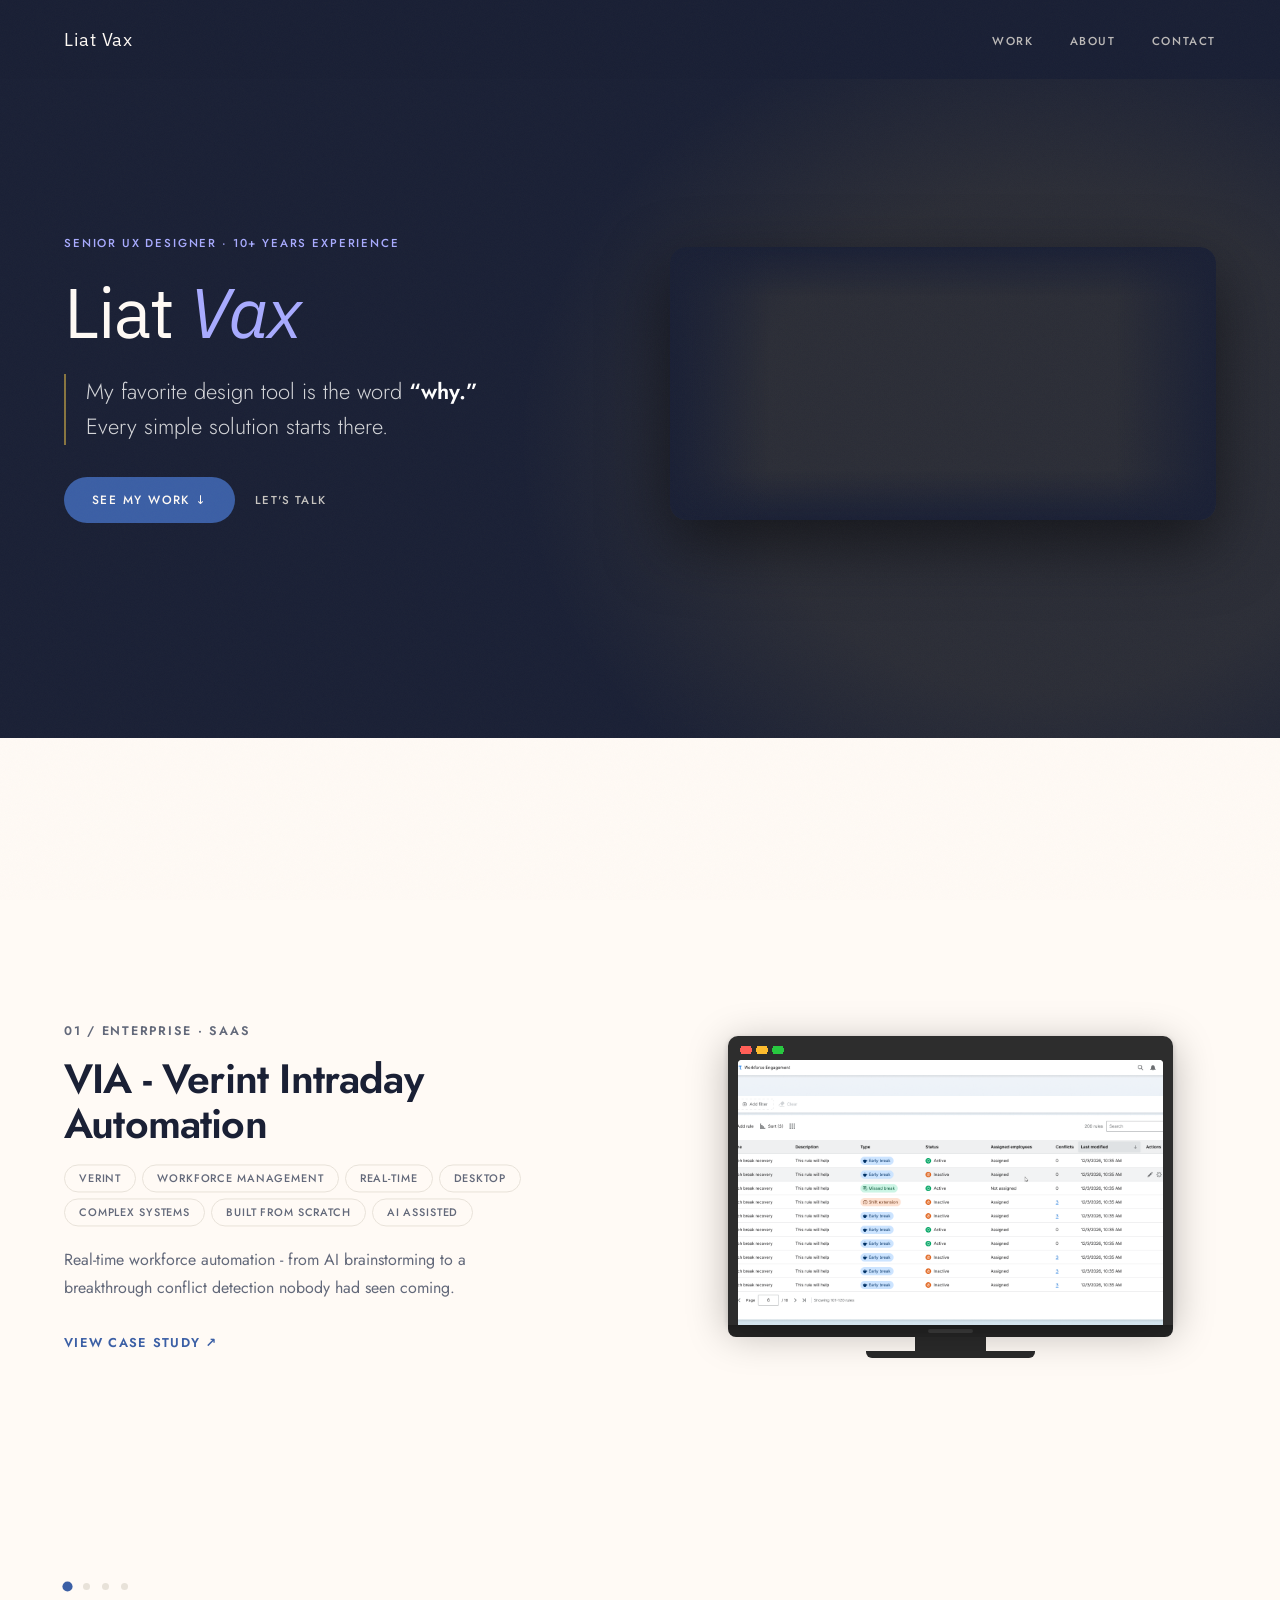
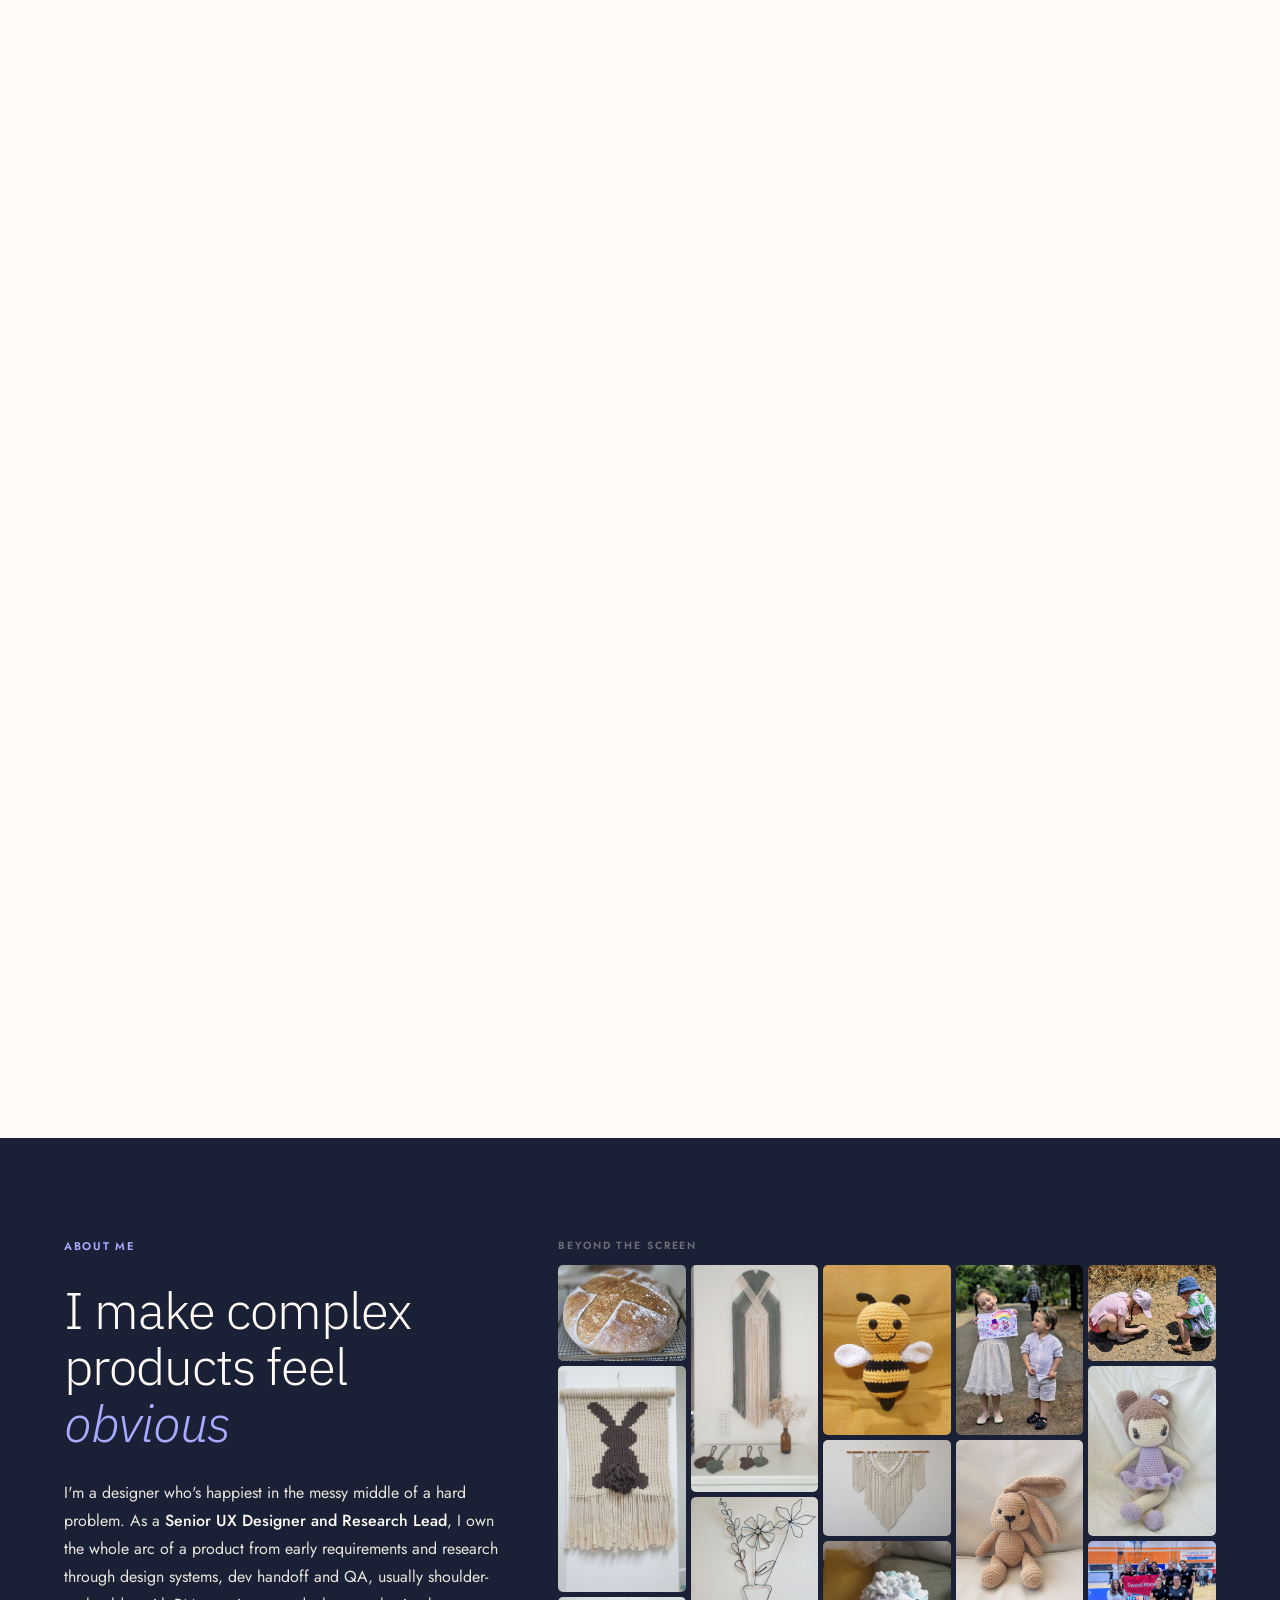
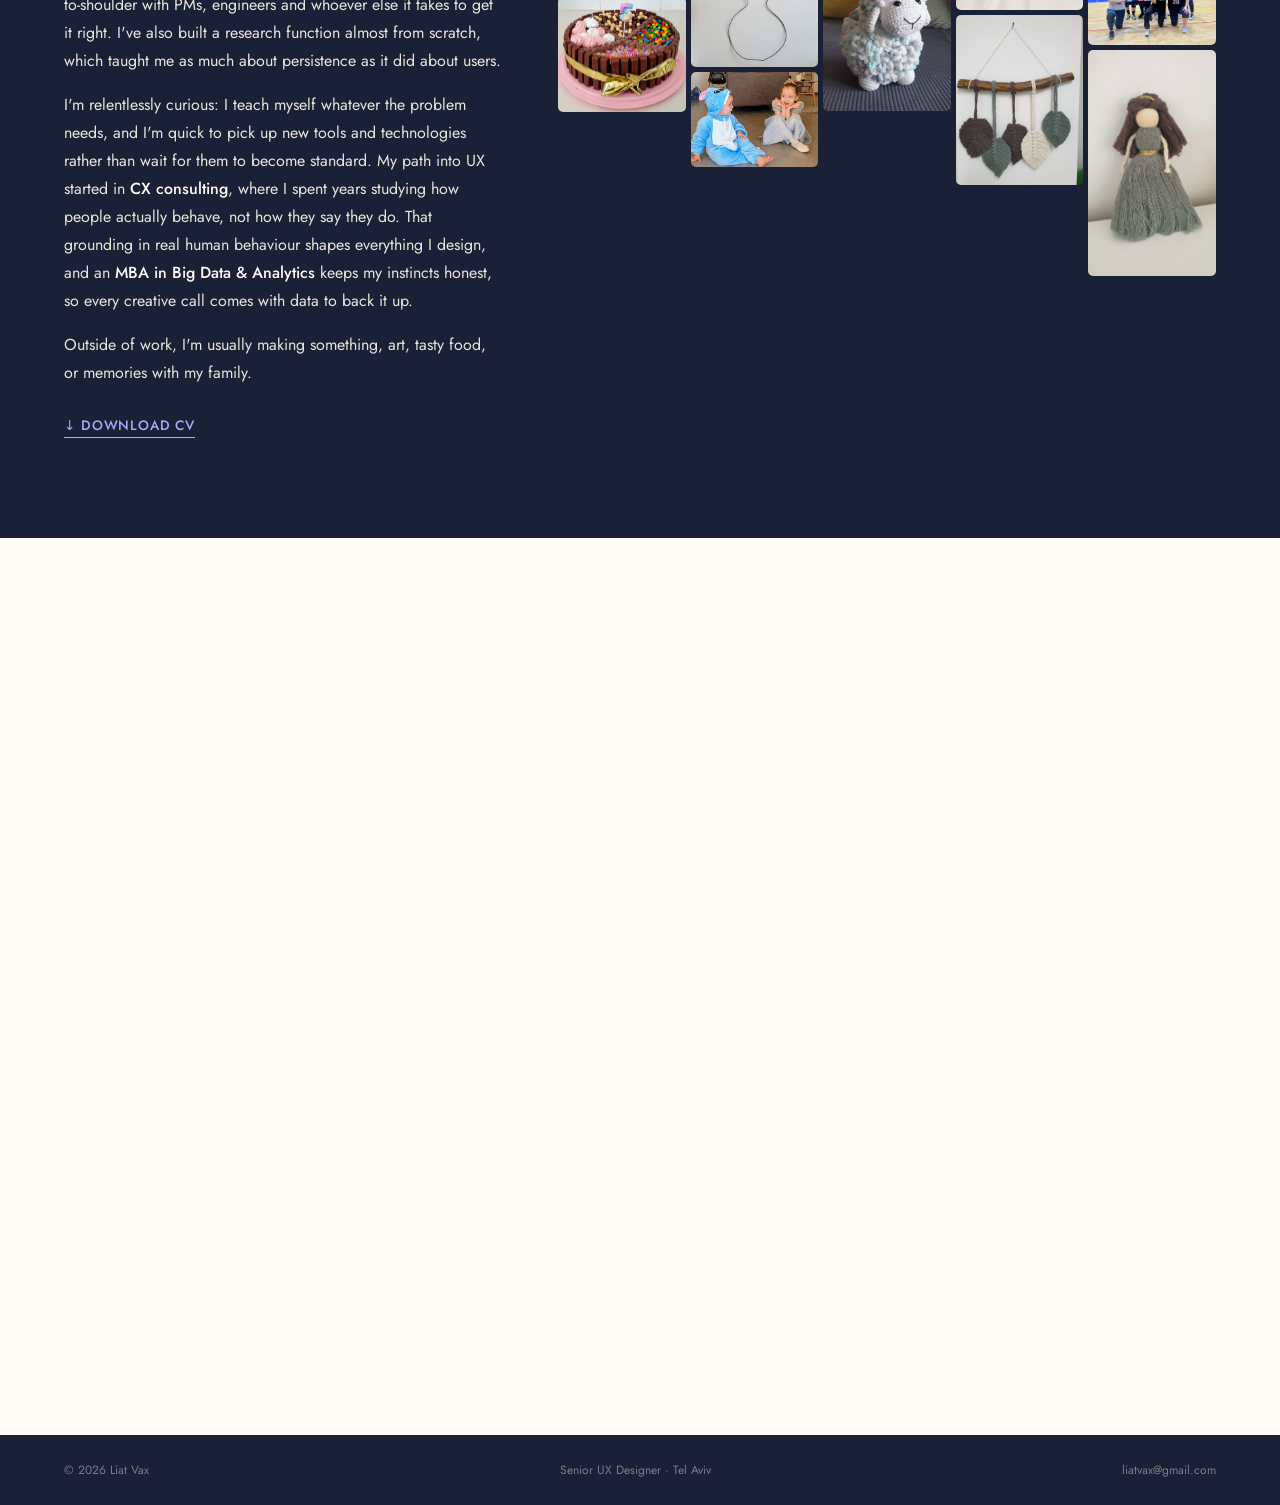
==== commit 4273afdf: "Update portfolio 2026-06-24 08:02" ====
--- a/index.html
+++ b/index.html
@@ -192,8 +192,8 @@
       margin-bottom: 28px;
     }
     .hero-name em {
-      display: block;
-      font-style: normal;
+      display: inline;
+      font-style: italic;
       font-weight: 400;
       color: var(--color-hero-tag);
     }
@@ -923,7 +923,7 @@
     .contact-rows { border-top: 1px solid var(--line); }
     .contact-row {
       display: flex; align-items: center;
-      gap: 20px;
+      gap: 12px;
       justify-content: space-between;
       text-decoration: none; color: var(--ink);
       padding: 22px 0;
@@ -934,17 +934,17 @@
 
     .contact-row-icon {
       flex-shrink: 0;
-      width: 32px; height: 32px;
+      width: 24px; height: 24px;
       display: flex; align-items: center; justify-content: center;
     }
     .contact-row-icon img {
-      width: 28px; height: 28px;
+      width: 20px; height: 20px;
       object-fit: contain;
-      opacity: .75;
-      filter: brightness(0) invert(1);
+      opacity: .35;
+      filter: brightness(0);
       transition: opacity .2s;
     }
-    .contact-row:hover .contact-row-icon img { opacity: 1; }
+    .contact-row:hover .contact-row-icon img { opacity: .75; }
 
     .contact-row-left {
       display: flex; align-items: baseline; gap: 24px; flex: 1;
@@ -1038,6 +1038,8 @@
       /* Hero */
       #hero { padding: 100px 20px 40px; }
       .hero-eyebrow { font-size: .62rem; letter-spacing: .1em; margin-bottom: 16px; }
+      .hero-name { font-size: clamp(2rem, 10vw, 2.8rem); }
+      .hero-quote { font-size: 0.95rem; }
       #about { padding: 60px 20px; }
 
       /* Work section: disable sticky scroll, show cards stacked */
@@ -1090,8 +1092,7 @@
   <div class="hero-left">
     <p class="hero-eyebrow">Senior UX Designer · 10+ Years Experience</p>
     <h1 class="hero-name">
-      Liat<br>
-      <em>Vax</em>
+      Liat <em>Vax</em>
     </h1>
     <blockquote class="hero-quote">
       My favorite design tool is the word <strong>&ldquo;why.&rdquo;</strong><br>Every simple solution starts there.
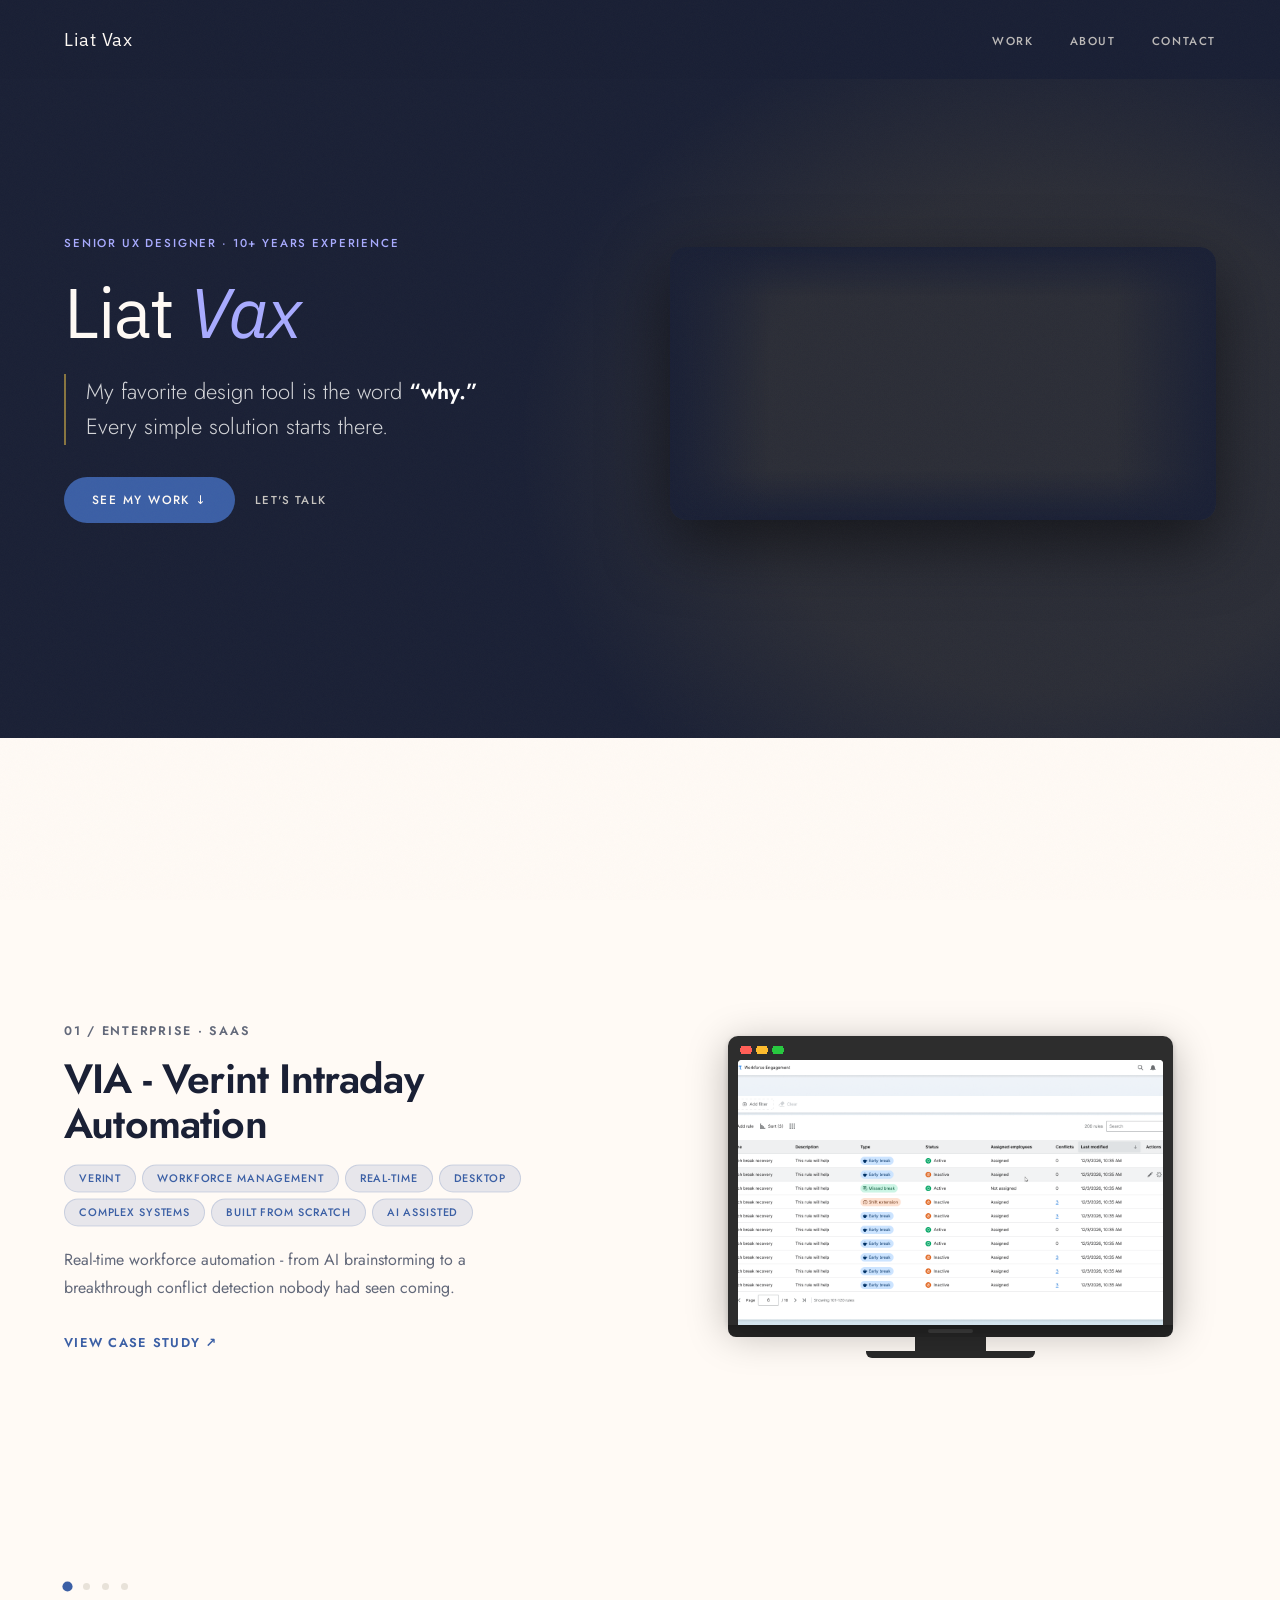
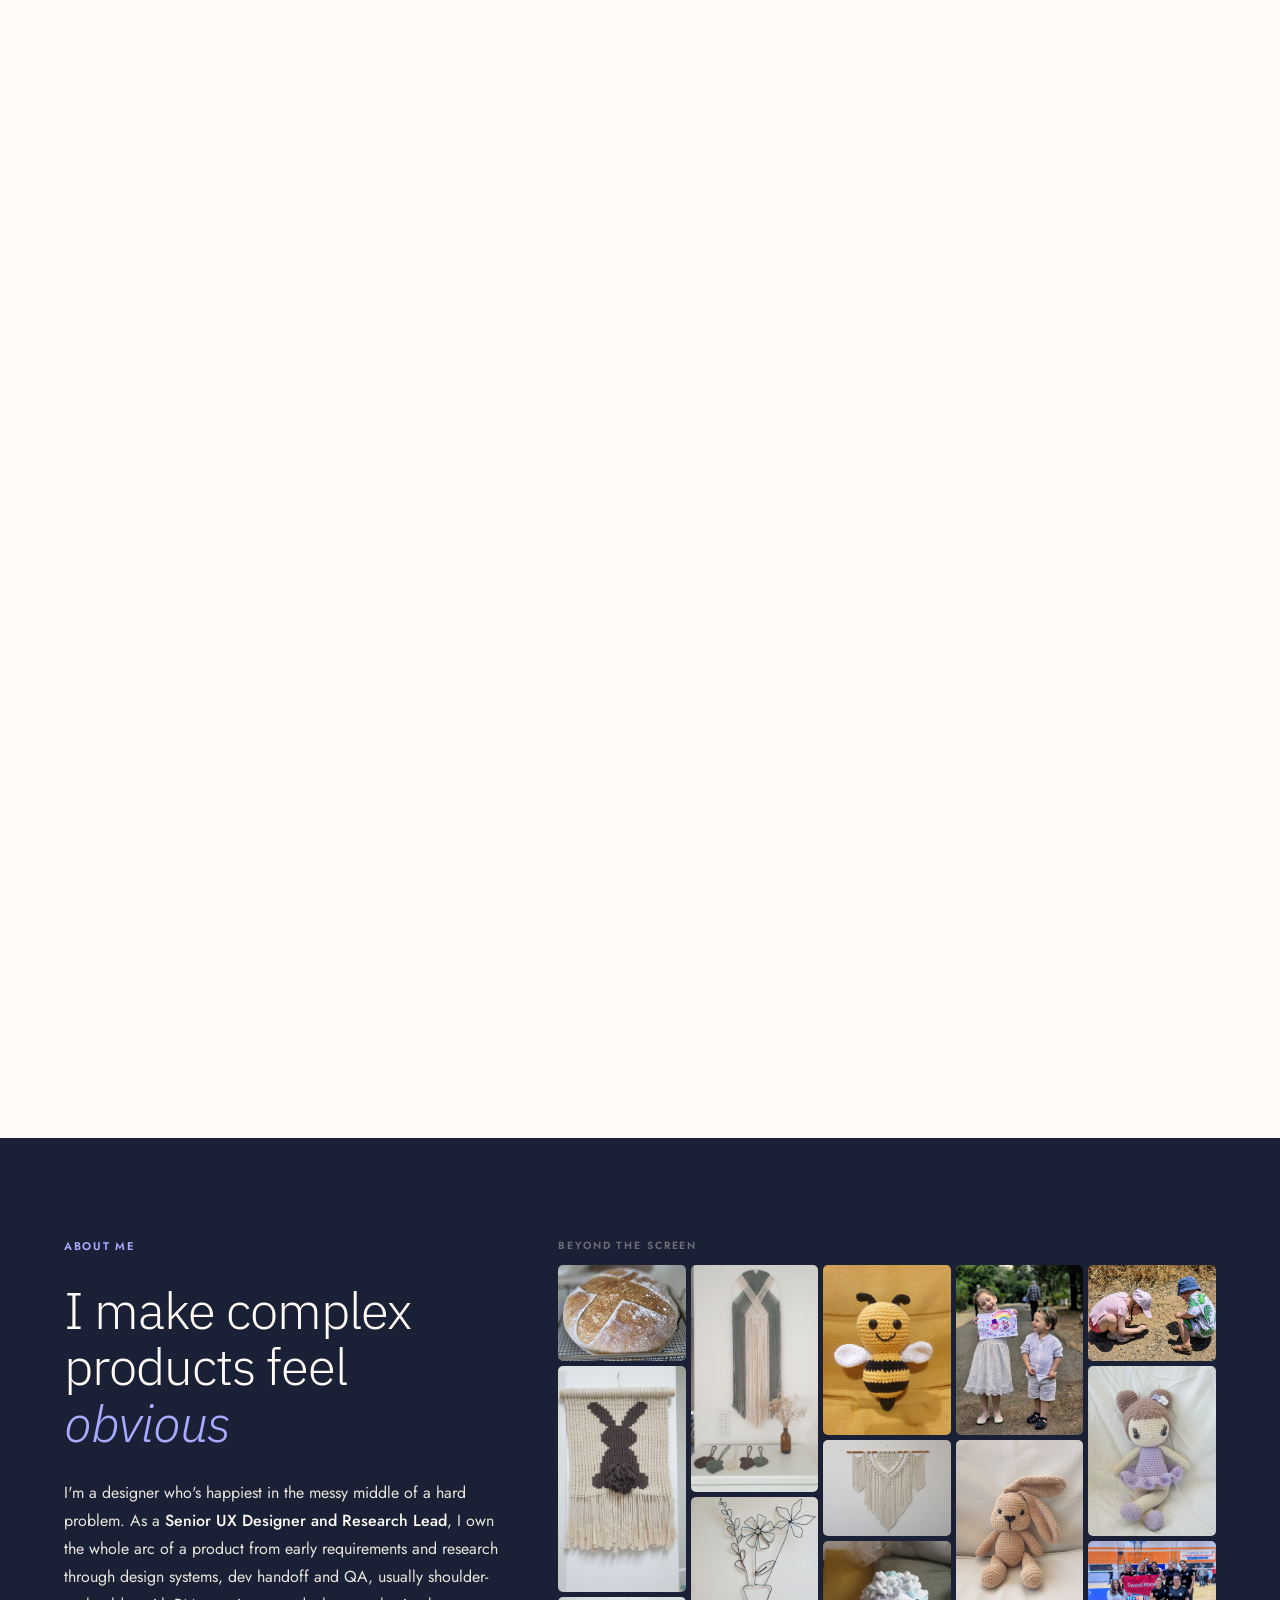
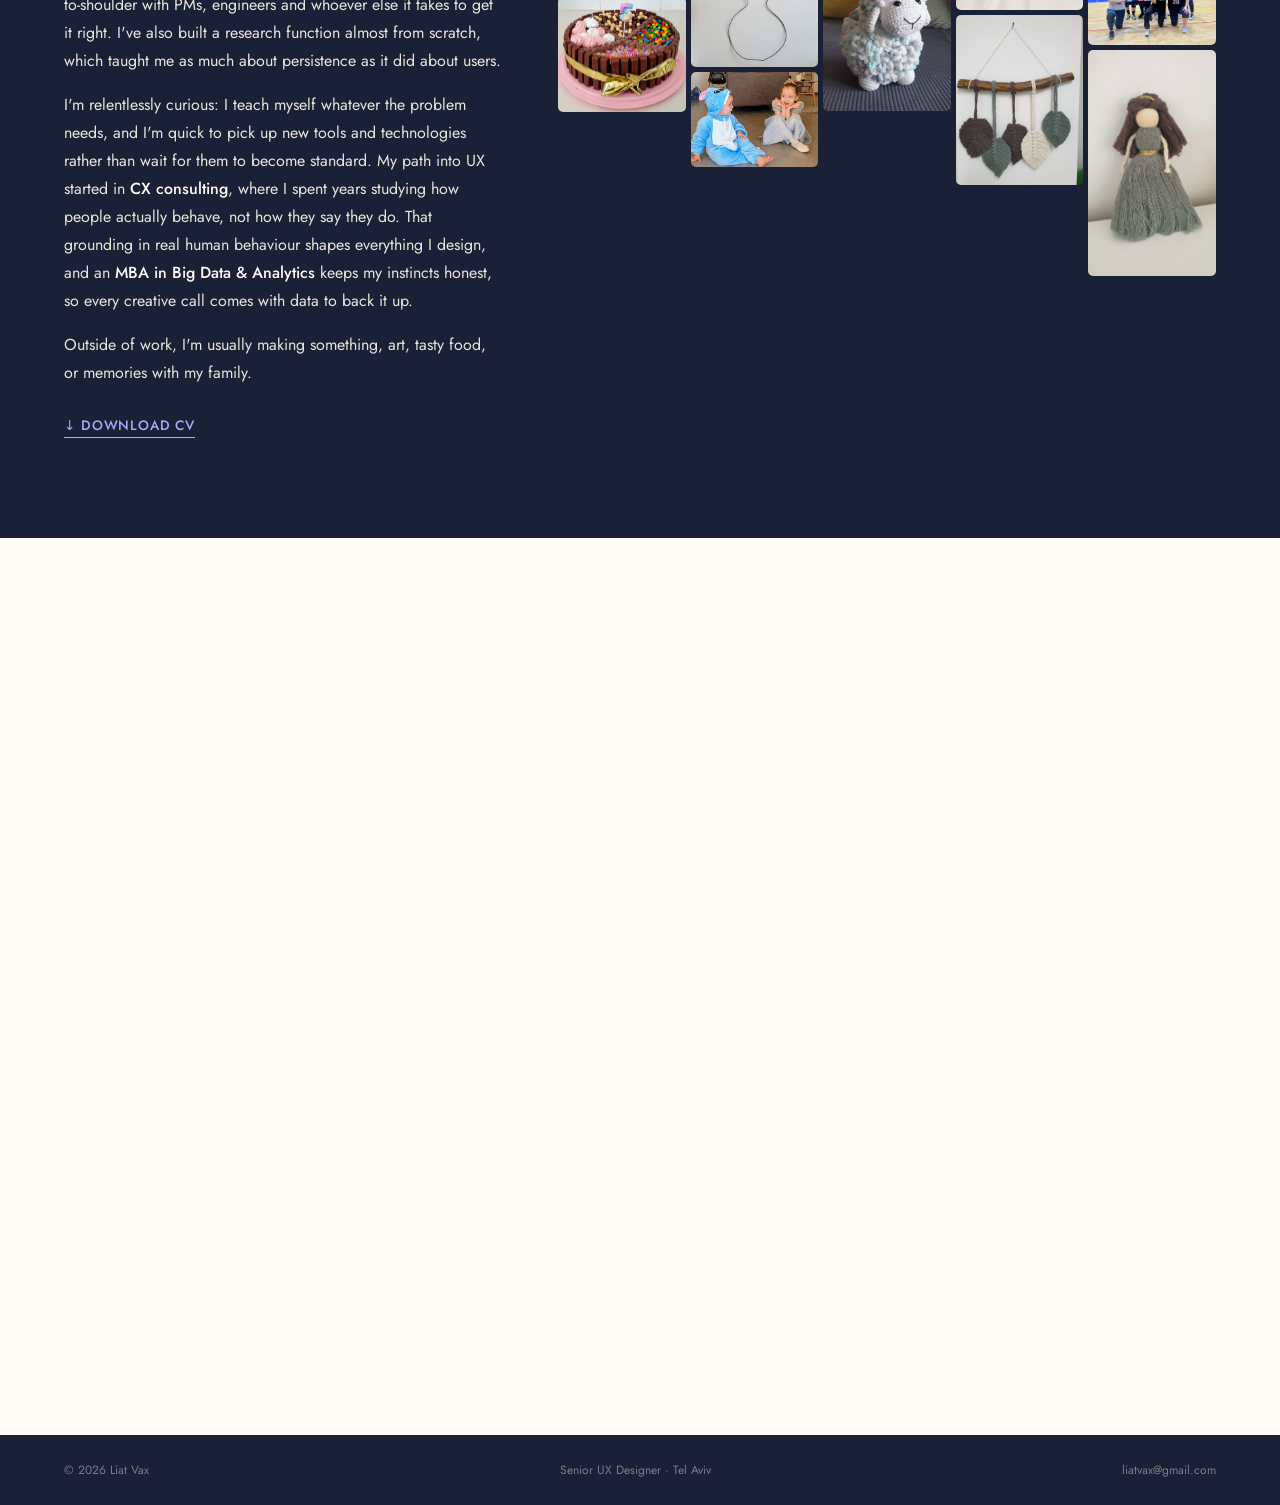
==== commit ff836aa3: "Bigger mobile hero name, styled tags with accent color - Mobile hero name: clamp(2rem,10vw,2.8rem) →" ====
--- a/index.html
+++ b/index.html
@@ -377,9 +377,10 @@
       font-size: .68rem; font-weight: 500;
       letter-spacing: .08em; text-transform: uppercase;
       padding: 5px 14px;
-      border: 1px solid var(--line);
+      border: 1px solid rgba(59,95,165,.18);
       border-radius: 100px;
-      color: var(--muted);
+      background: var(--color-accent-light);
+      color: var(--color-accent);
     }
     .wp-desc {
       font-size: 1rem; color: var(--muted);
@@ -1038,7 +1039,7 @@
       /* Hero */
       #hero { padding: 100px 20px 40px; }
       .hero-eyebrow { font-size: .62rem; letter-spacing: .1em; margin-bottom: 16px; }
-      .hero-name { font-size: clamp(2rem, 10vw, 2.8rem); }
+      .hero-name { font-size: clamp(2.6rem, 12vw, 3.4rem); }
       .hero-quote { font-size: 0.95rem; }
       #about { padding: 60px 20px; }
 
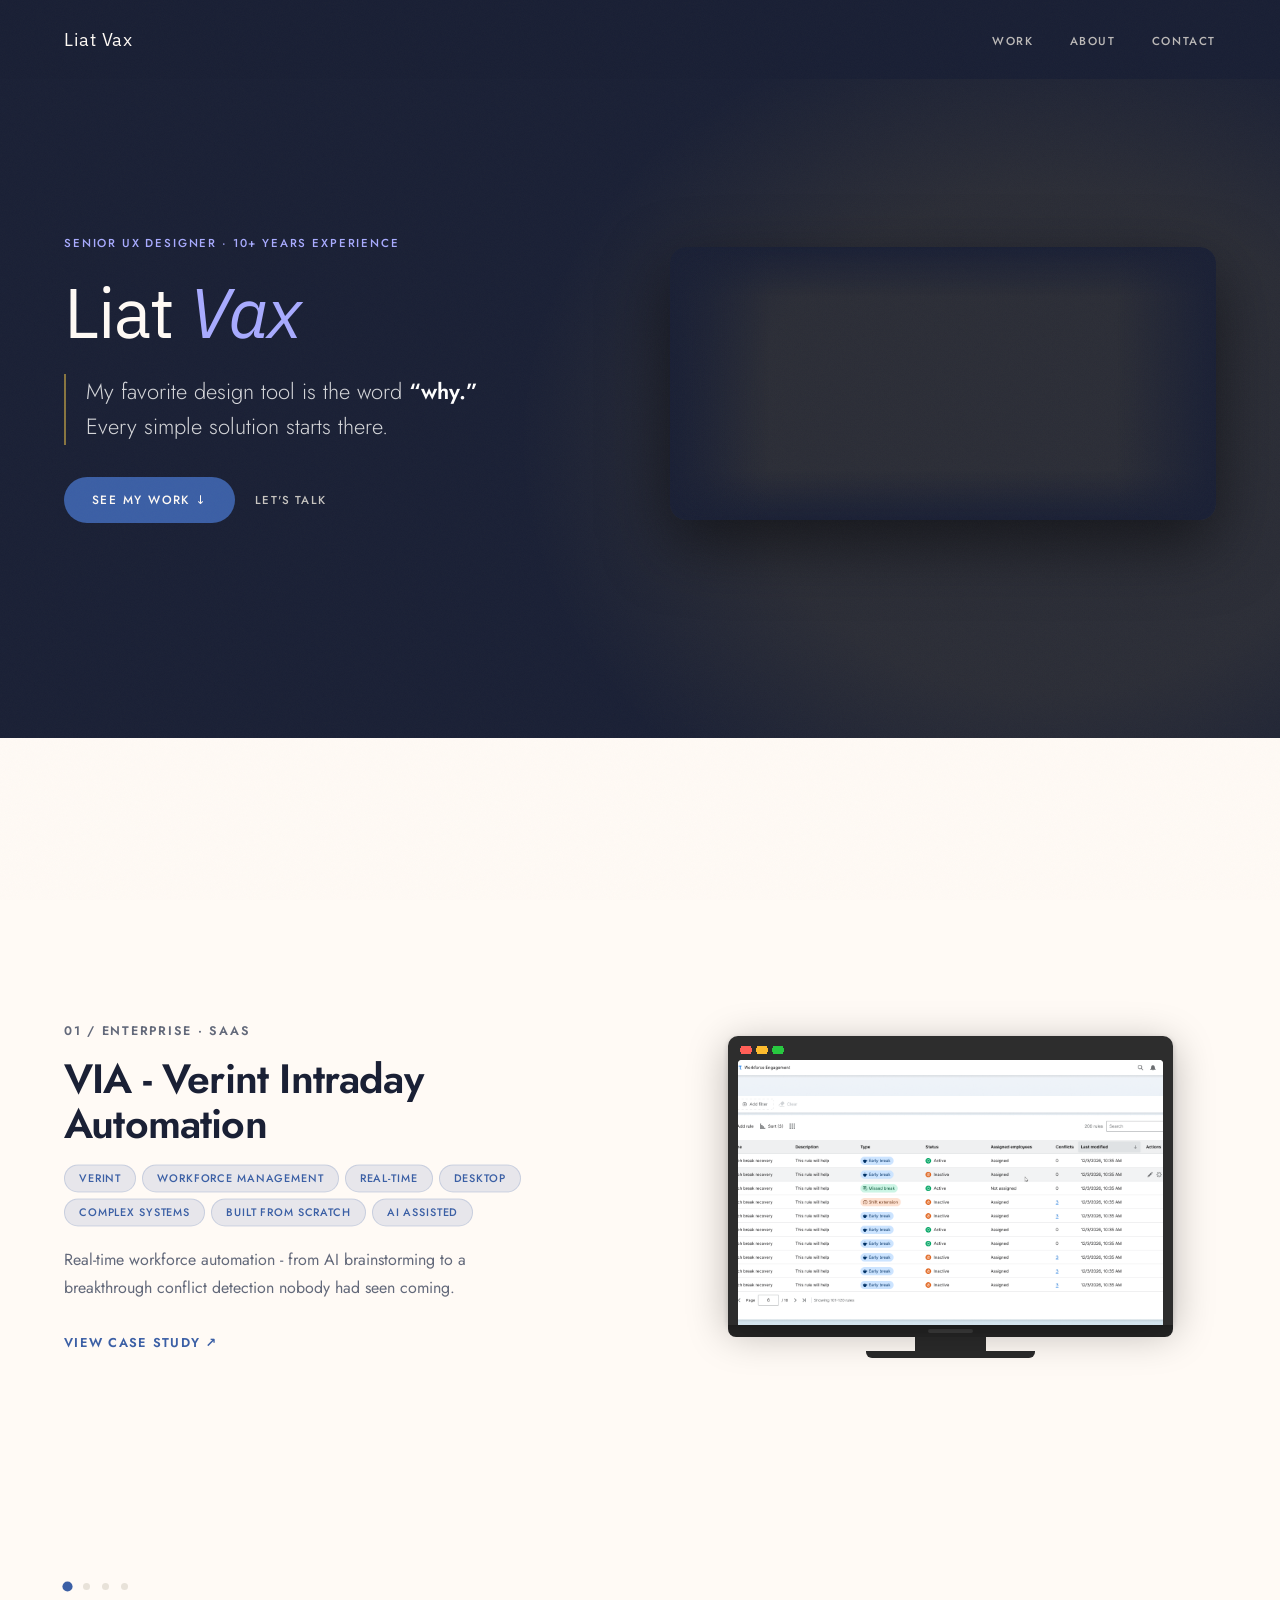
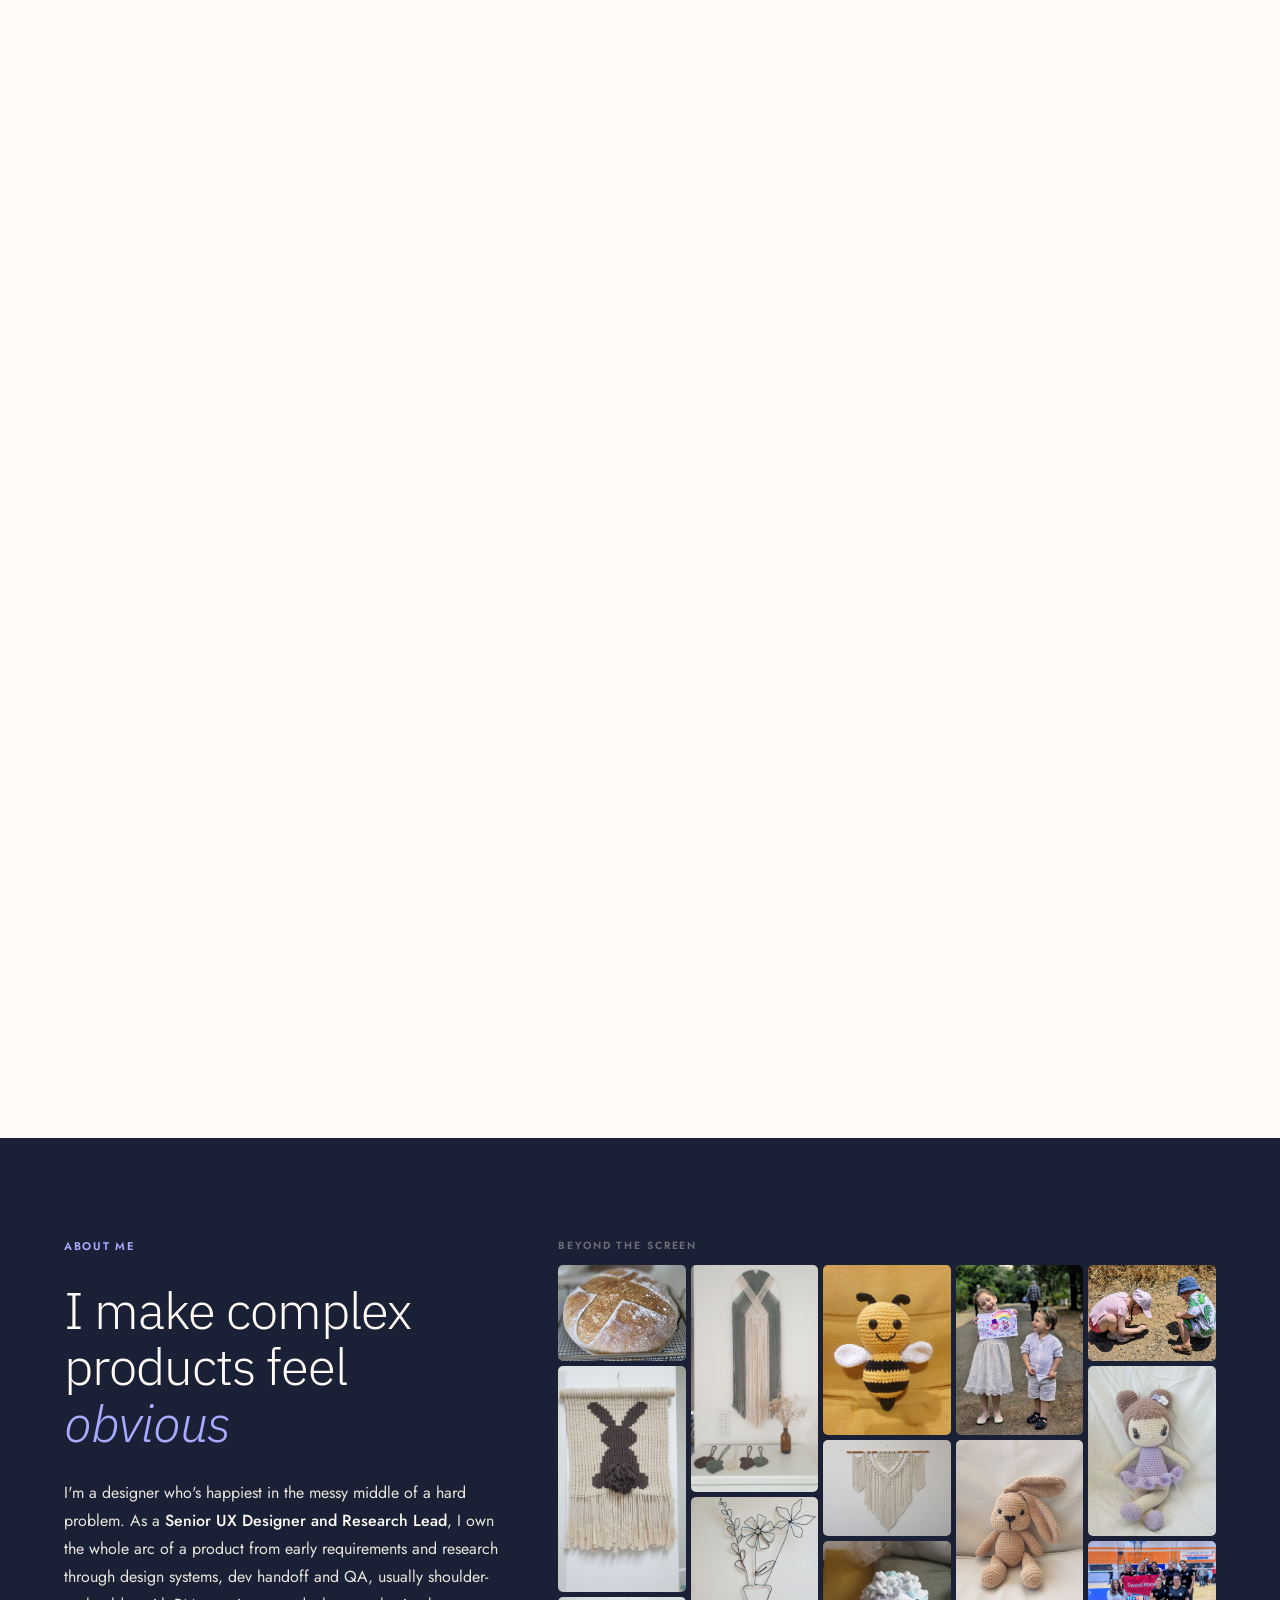
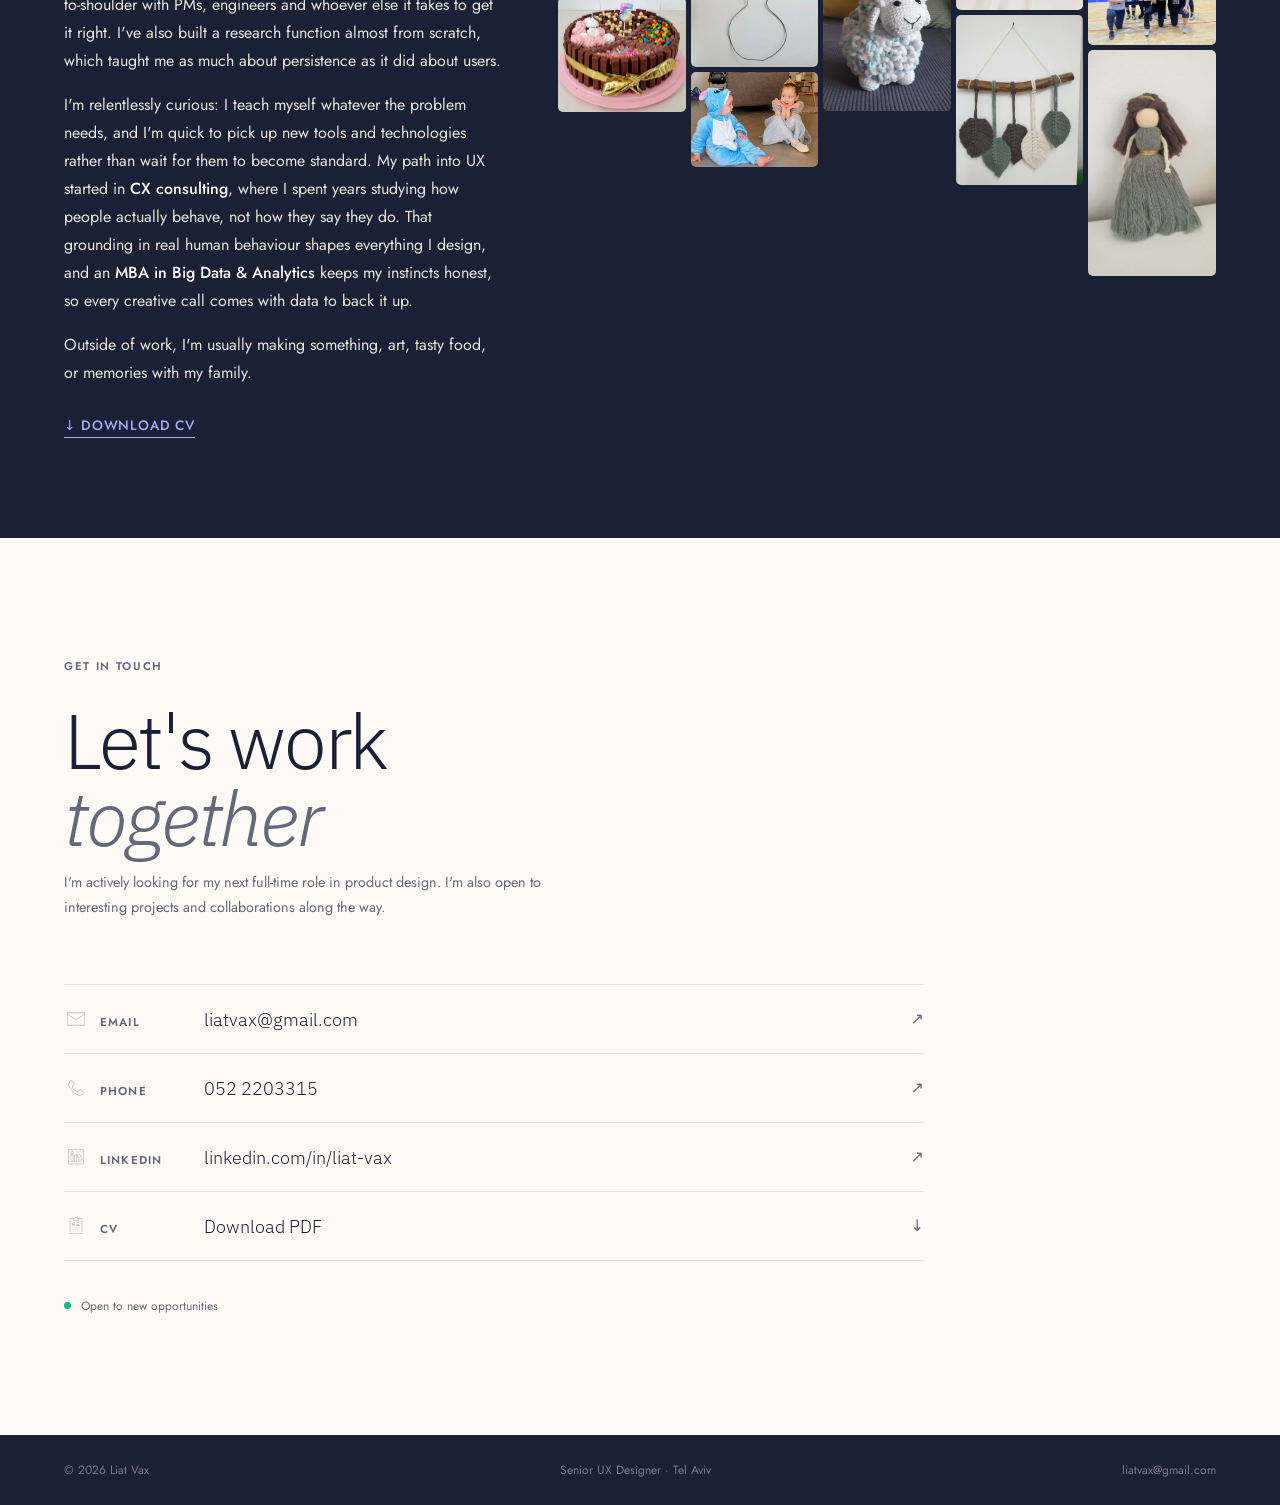
==== commit d400248d: "Add GA event tracking for lightbox and easter egg popups" ====
--- a/index.html
+++ b/index.html
@@ -1074,6 +1074,14 @@
       footer { font-size: .7rem; padding: 18px 20px; }
     }
   </style>
+  <!-- Google Analytics -->
+  <script async src="https://www.googletagmanager.com/gtag/js?id=G-CMZSGHG3RW"></script>
+  <script>
+    window.dataLayer = window.dataLayer || [];
+    function gtag(){dataLayer.push(arguments);}
+    gtag("js", new Date());
+    gtag("config", "G-CMZSGHG3RW");
+  </script>
 </head>
 <body>
 <a href="#main-content" class="skip-link">Skip to main content</a>
@@ -1715,6 +1723,7 @@
   const galClose    = document.getElementById('gallery-close');
 
   function openGallery(projectIdx, startIdx = 0) {
+    var projectNames=["VIA","IEC","Amwell","IDF"]; if(typeof gtag!=="undefined") gtag("event","project_gallery_opened",{"project": projectNames[projectIdx]||"project "+(projectIdx+1)});
     galProjectIdx = projectIdx;
     galImages = GALLERIES[projectIdx].images;
     galTitle.textContent = GALLERIES[projectIdx].title;
@@ -1838,6 +1847,7 @@
   })();
 
   function openAboutGallery(idx) {
+    if(typeof gtag!=="undefined") gtag("event","about_photo_opened",{"photo_index": idx+1});
     aboutPrevFocus = document.activeElement;
     document.body.style.overflow = 'hidden';
     aboutModal.classList.add('open');
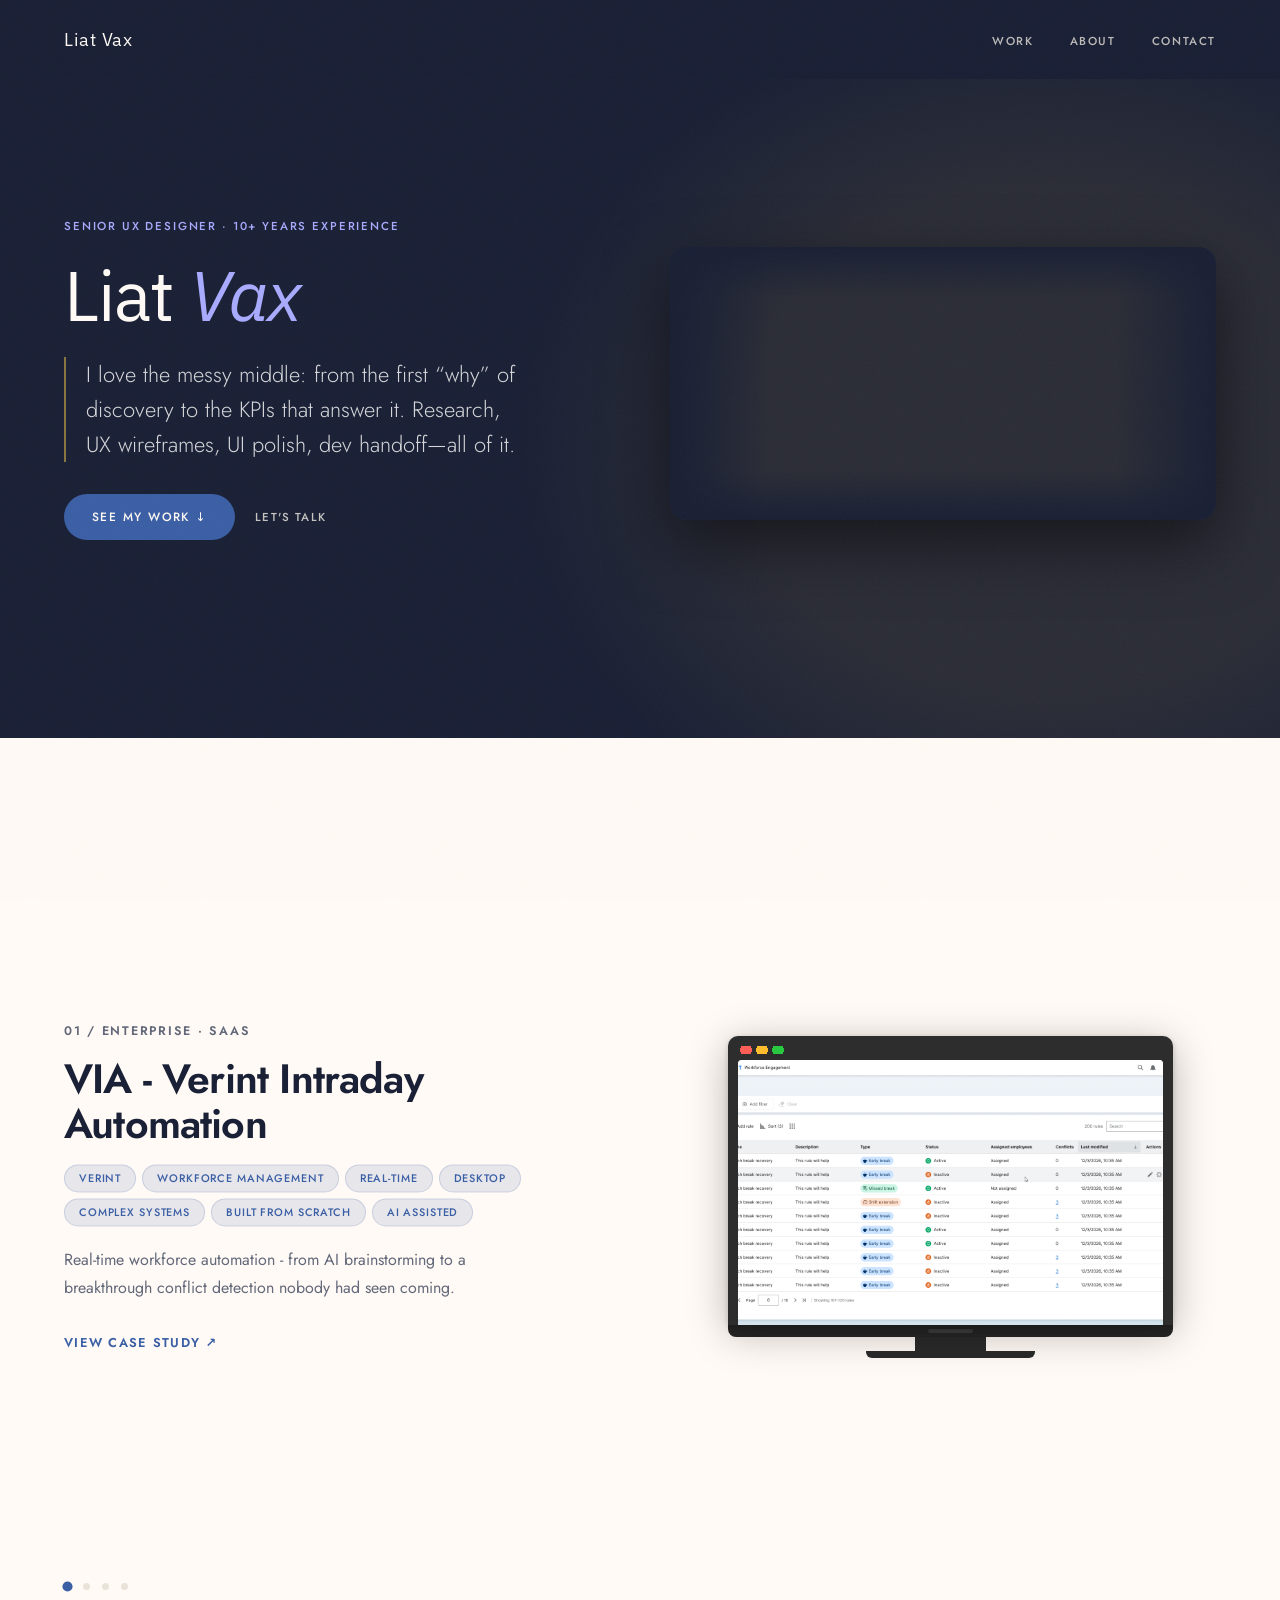
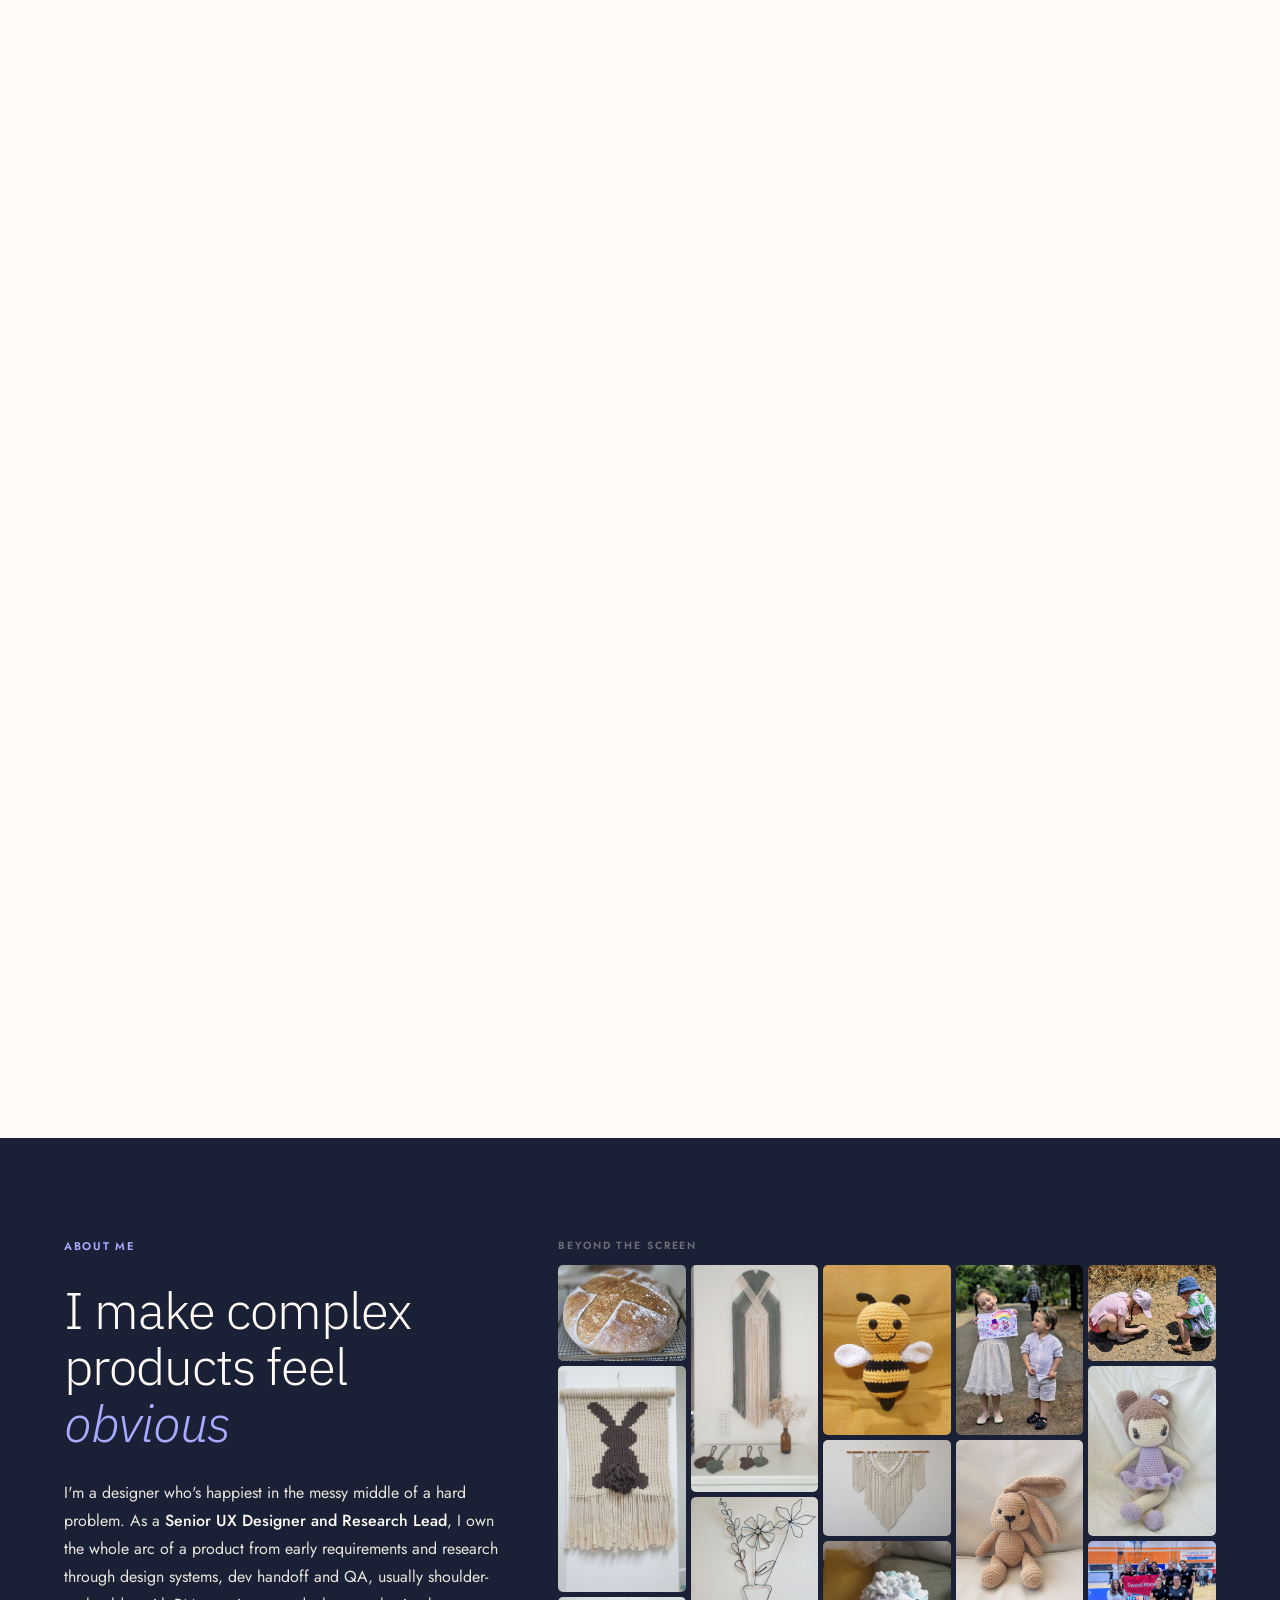
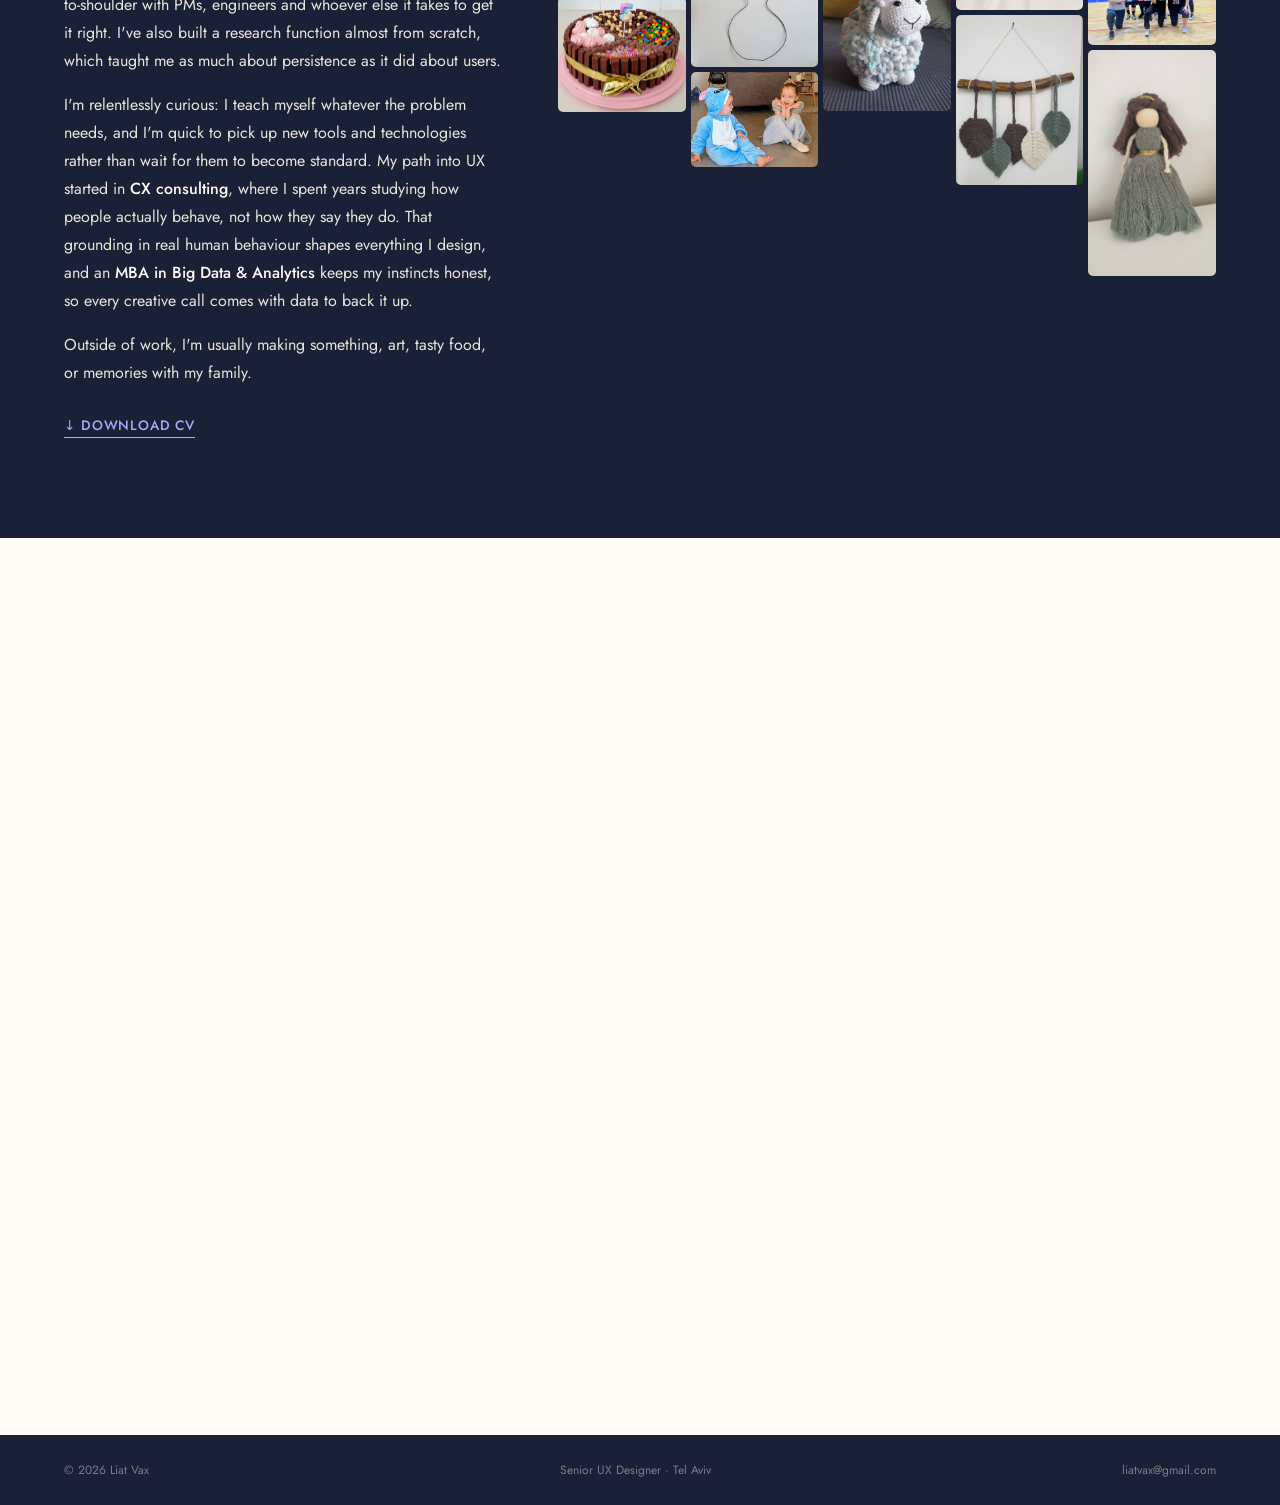
==== commit d86fdc8b: "Update hero quote" ====
--- a/index.html
+++ b/index.html
@@ -1104,7 +1104,7 @@
       Liat <em>Vax</em>
     </h1>
     <blockquote class="hero-quote">
-      My favorite design tool is the word <strong>&ldquo;why.&rdquo;</strong><br>Every simple solution starts there.
+      I love the messy middle: from the first &ldquo;why&rdquo; of discovery to the KPIs that answer it. Research, UX wireframes, UI polish, dev handoff&mdash;all of it.
     </blockquote>
     <div class="hero-cta">
       <a href="#work" class="btn-primary">See My Work ↓</a>
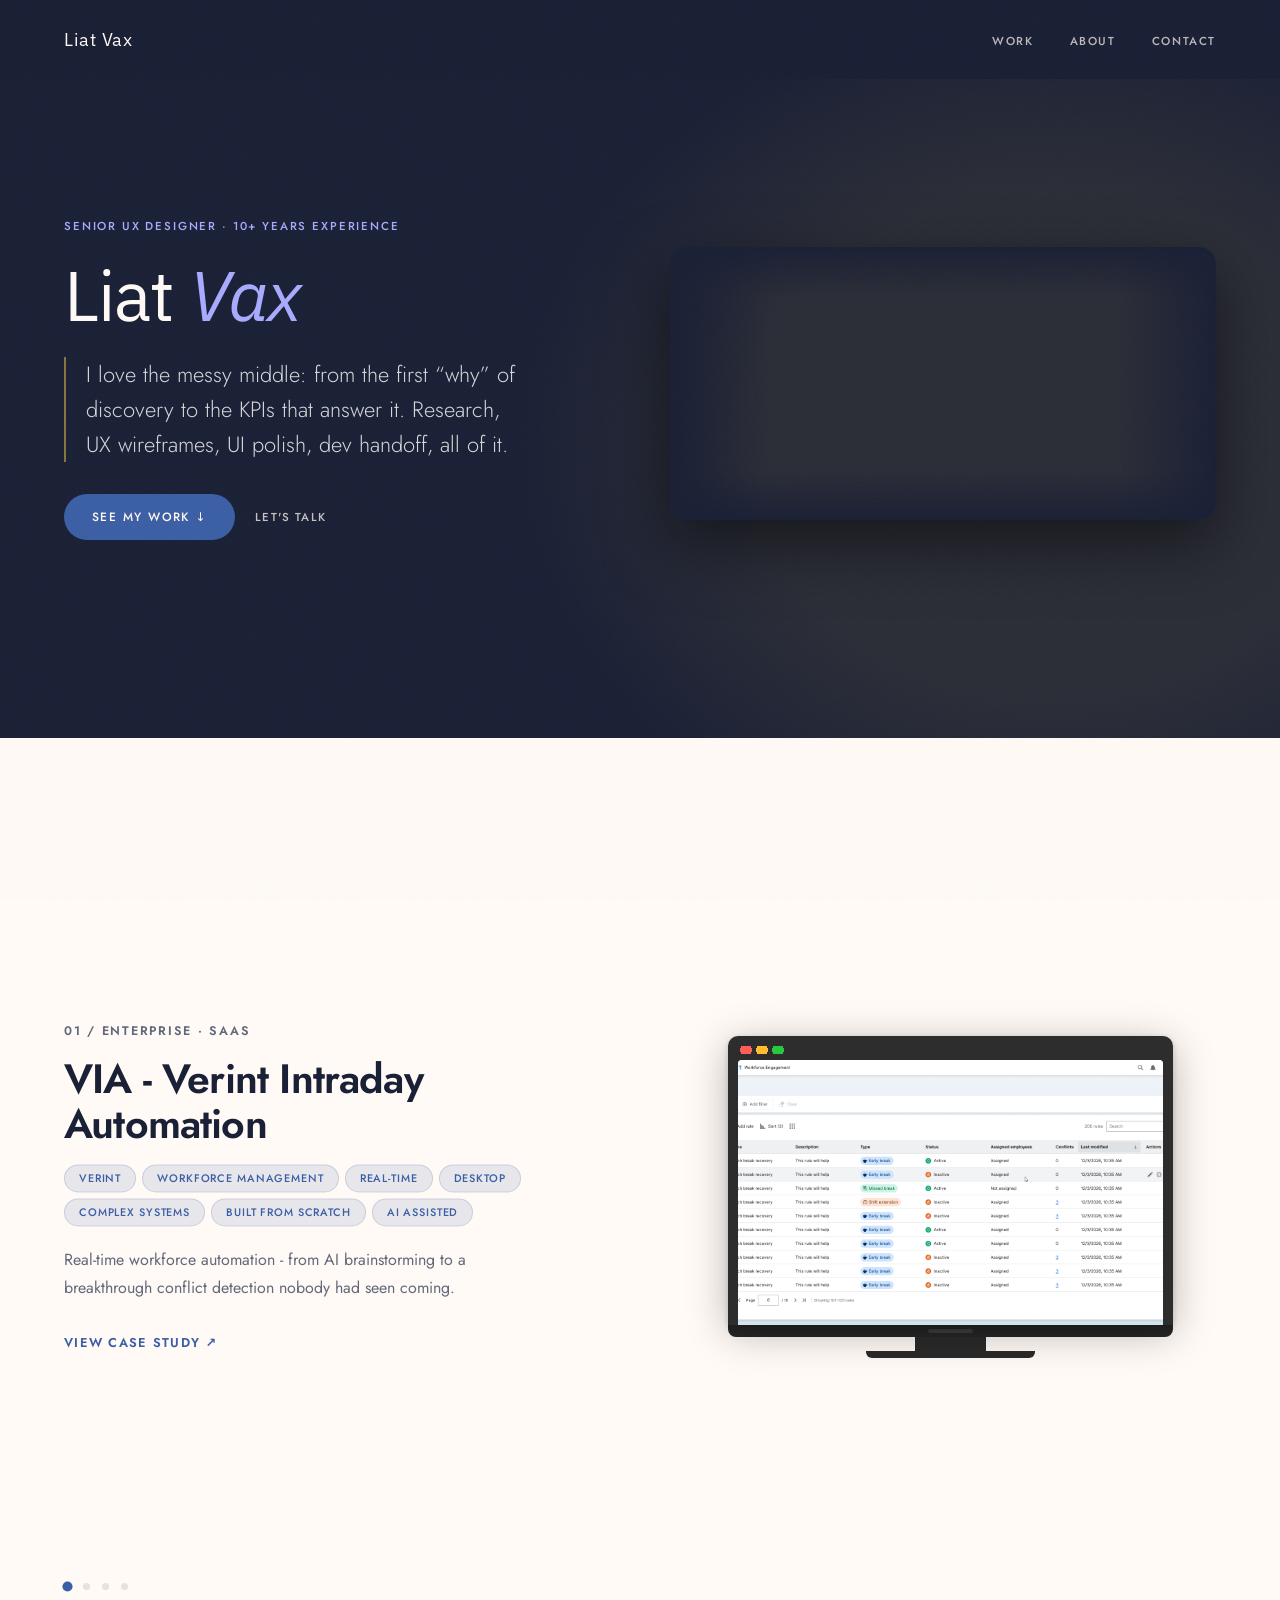
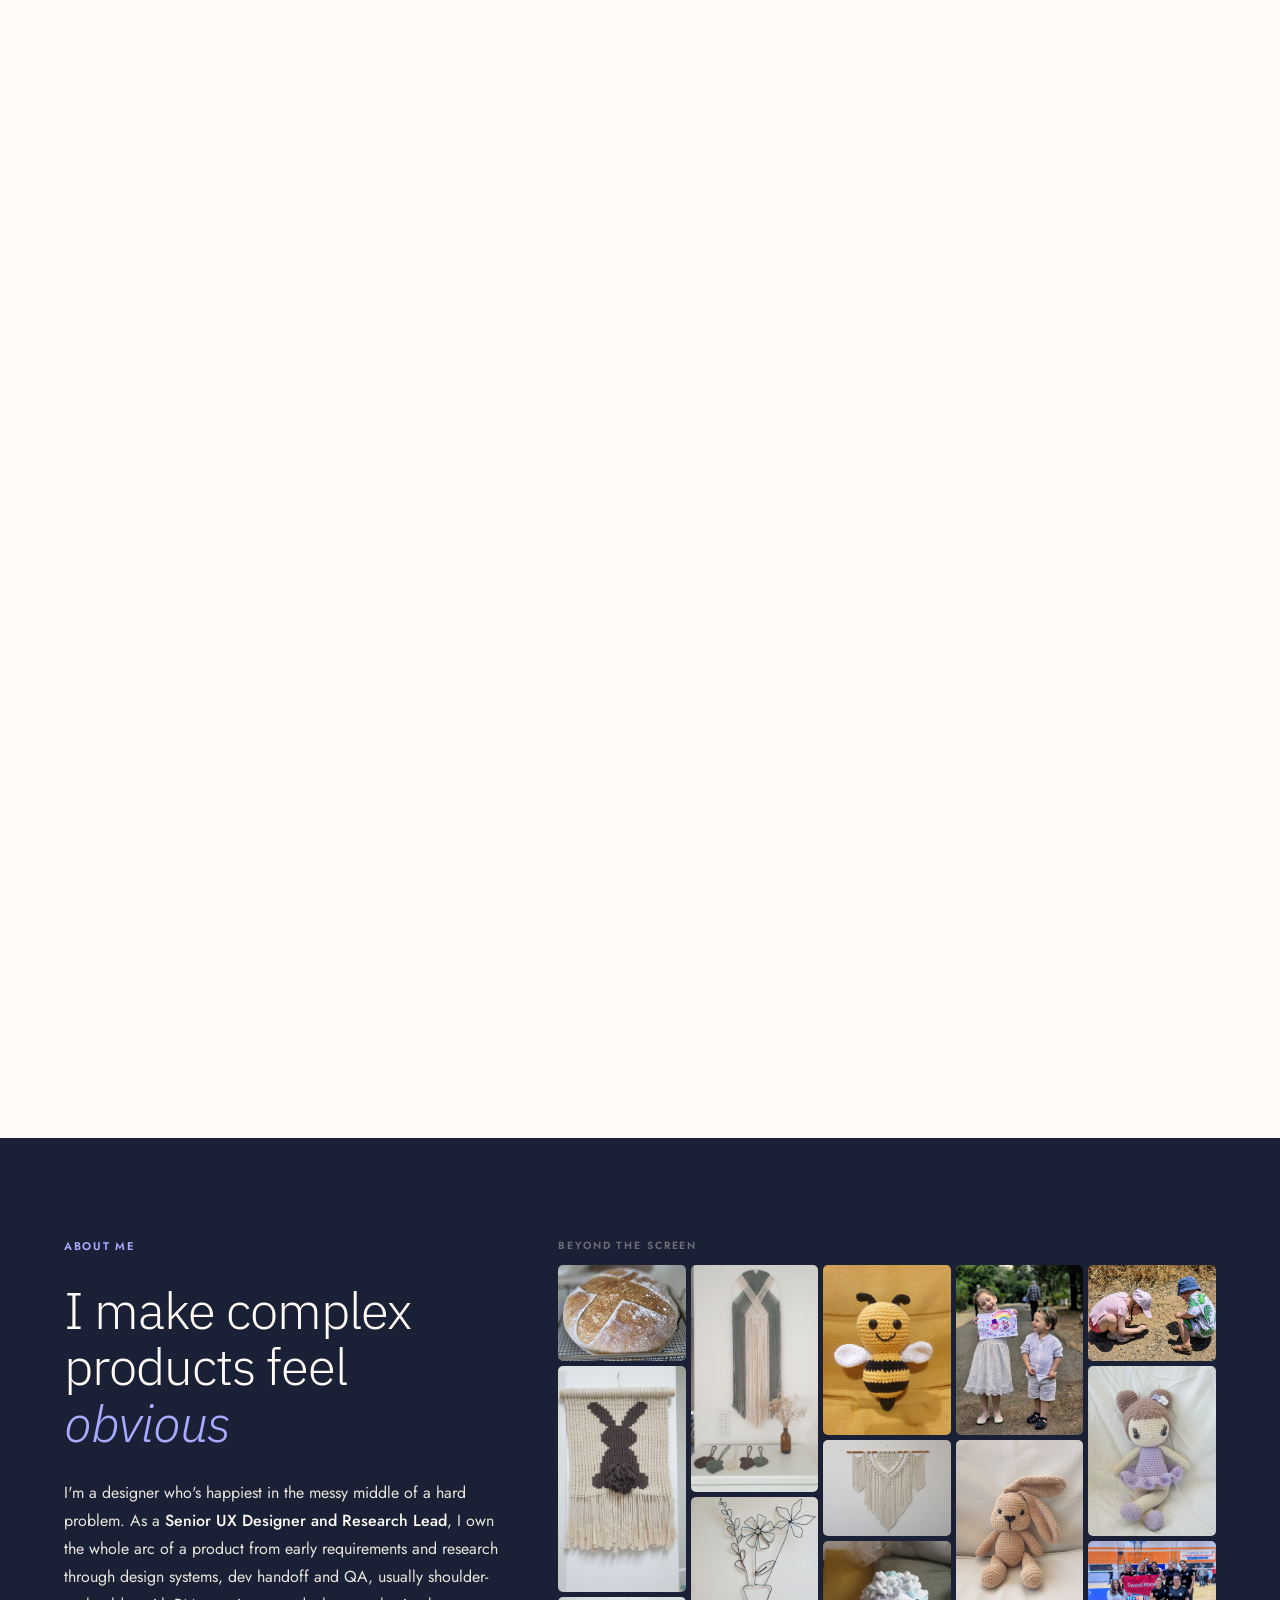
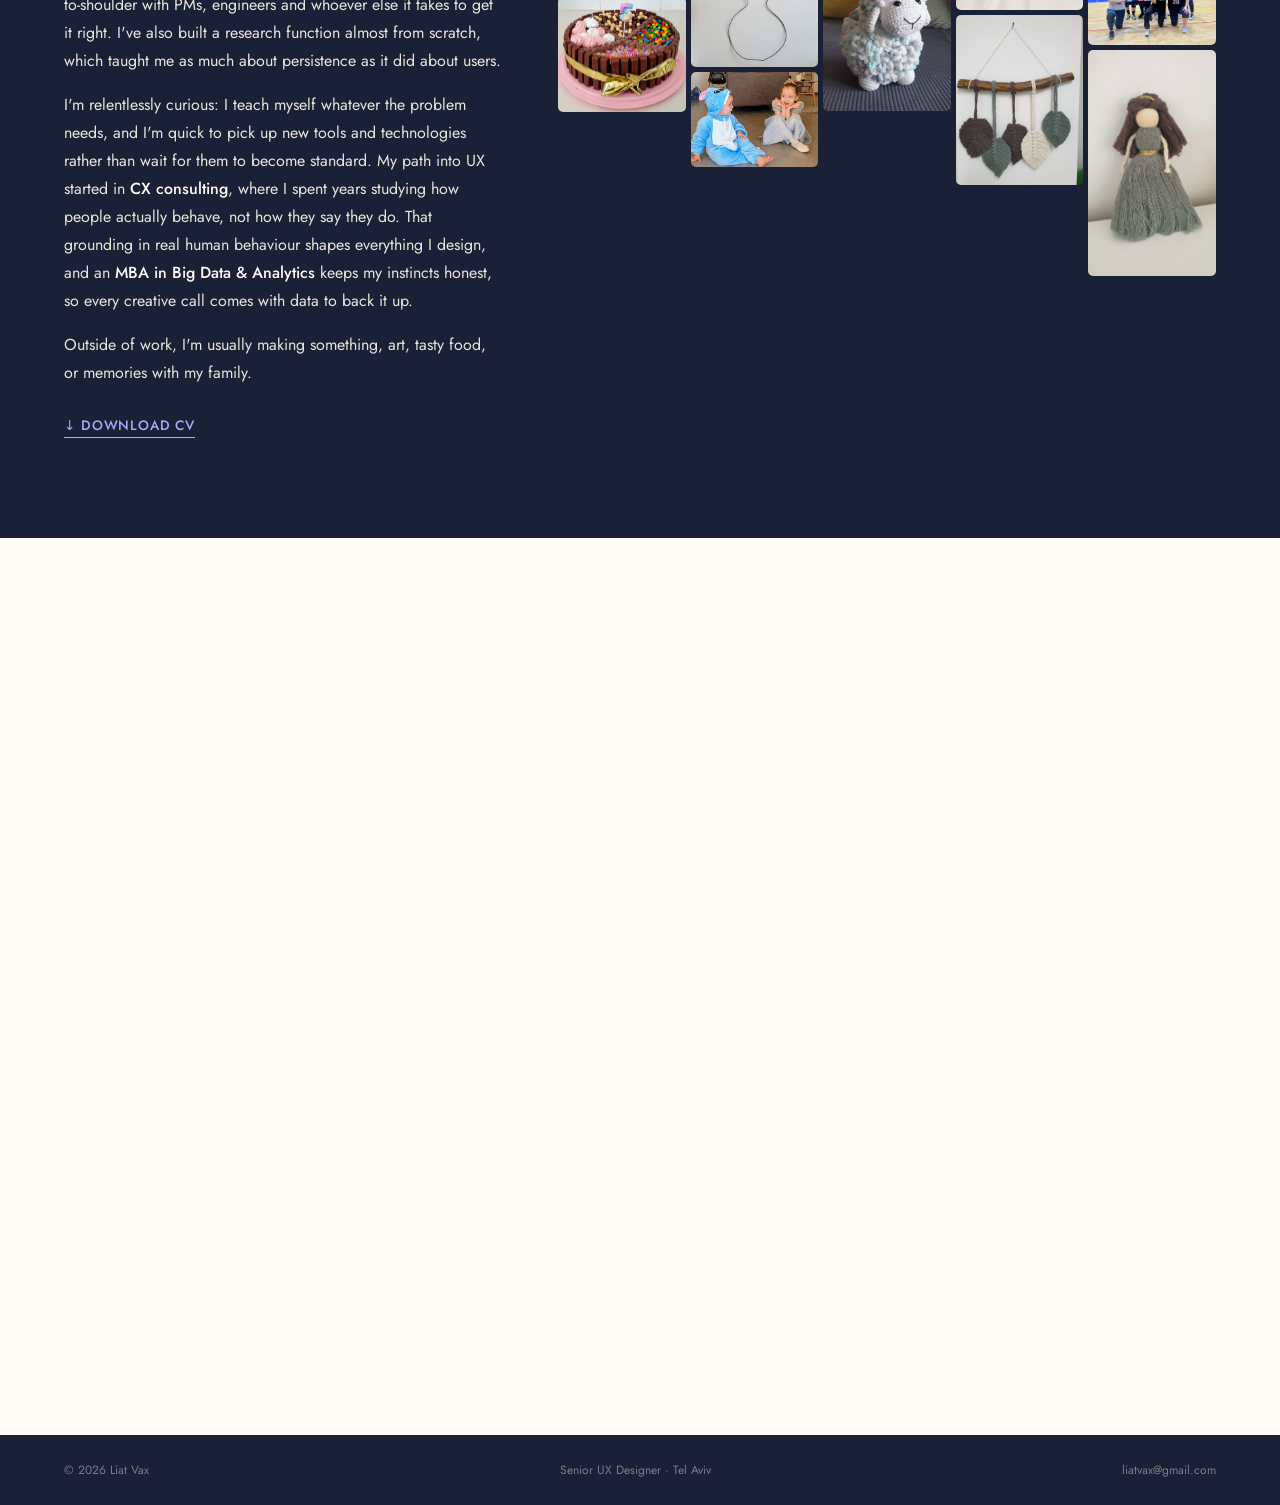
==== commit 7a7061a7: "Fix hero quote: remove em dash" ====
--- a/index.html
+++ b/index.html
@@ -1104,7 +1104,7 @@
       Liat <em>Vax</em>
     </h1>
     <blockquote class="hero-quote">
-      I love the messy middle: from the first &ldquo;why&rdquo; of discovery to the KPIs that answer it. Research, UX wireframes, UI polish, dev handoff&mdash;all of it.
+      I love the messy middle: from the first &ldquo;why&rdquo; of discovery to the KPIs that answer it. Research, UX wireframes, UI polish, dev handoff, all of it.
     </blockquote>
     <div class="hero-cta">
       <a href="#work" class="btn-primary">See My Work ↓</a>
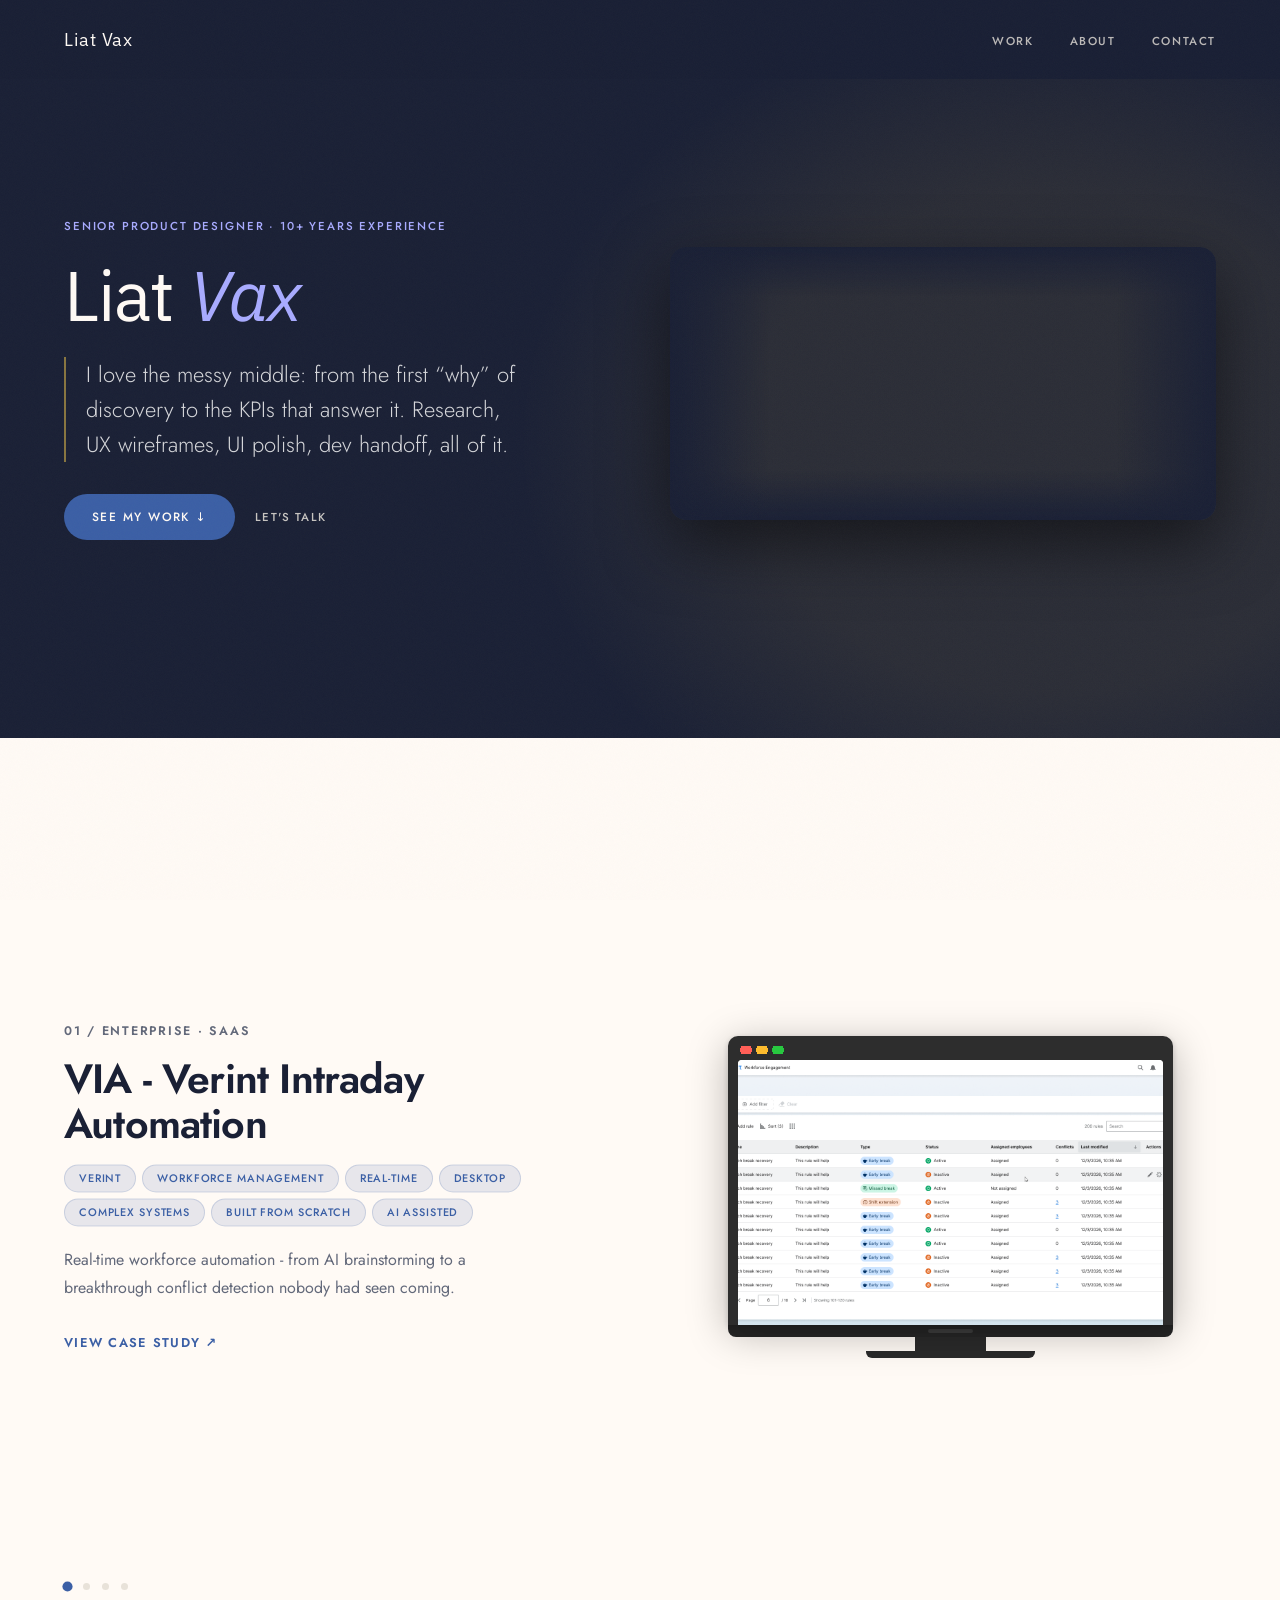
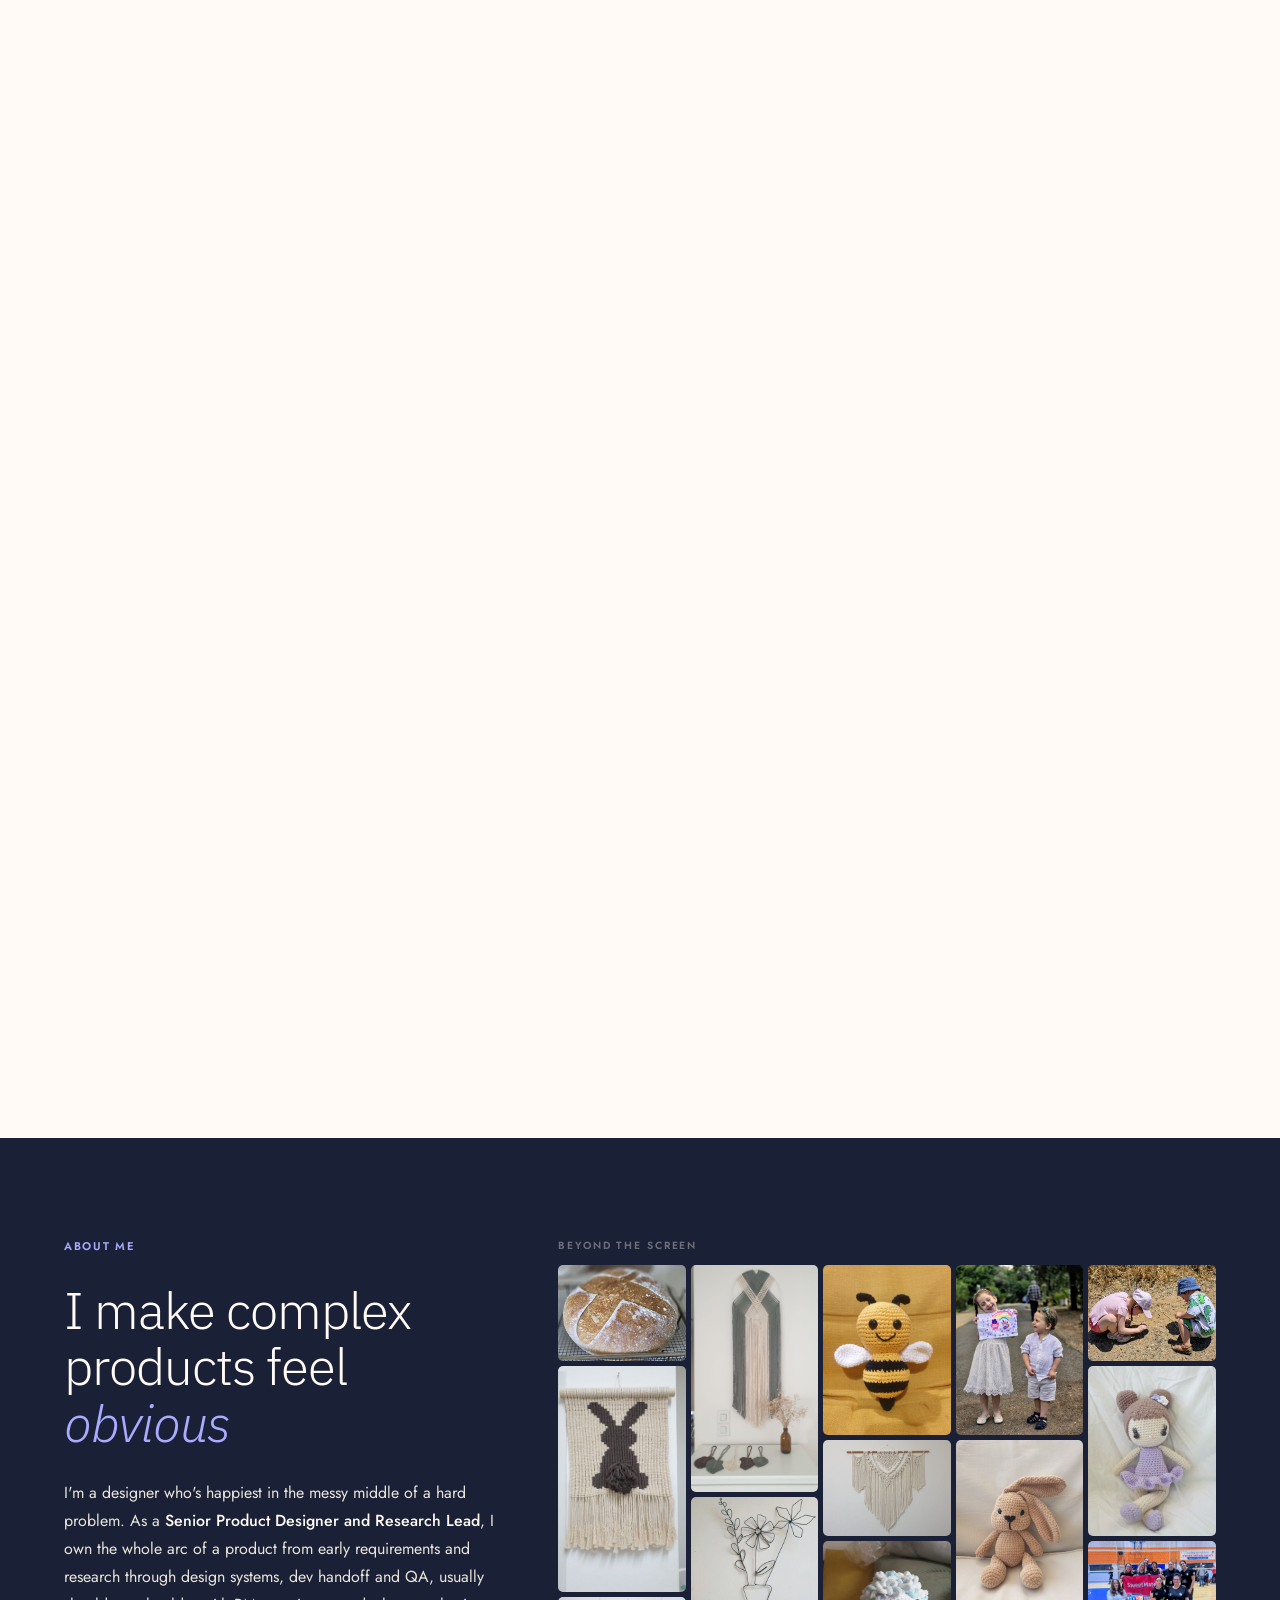
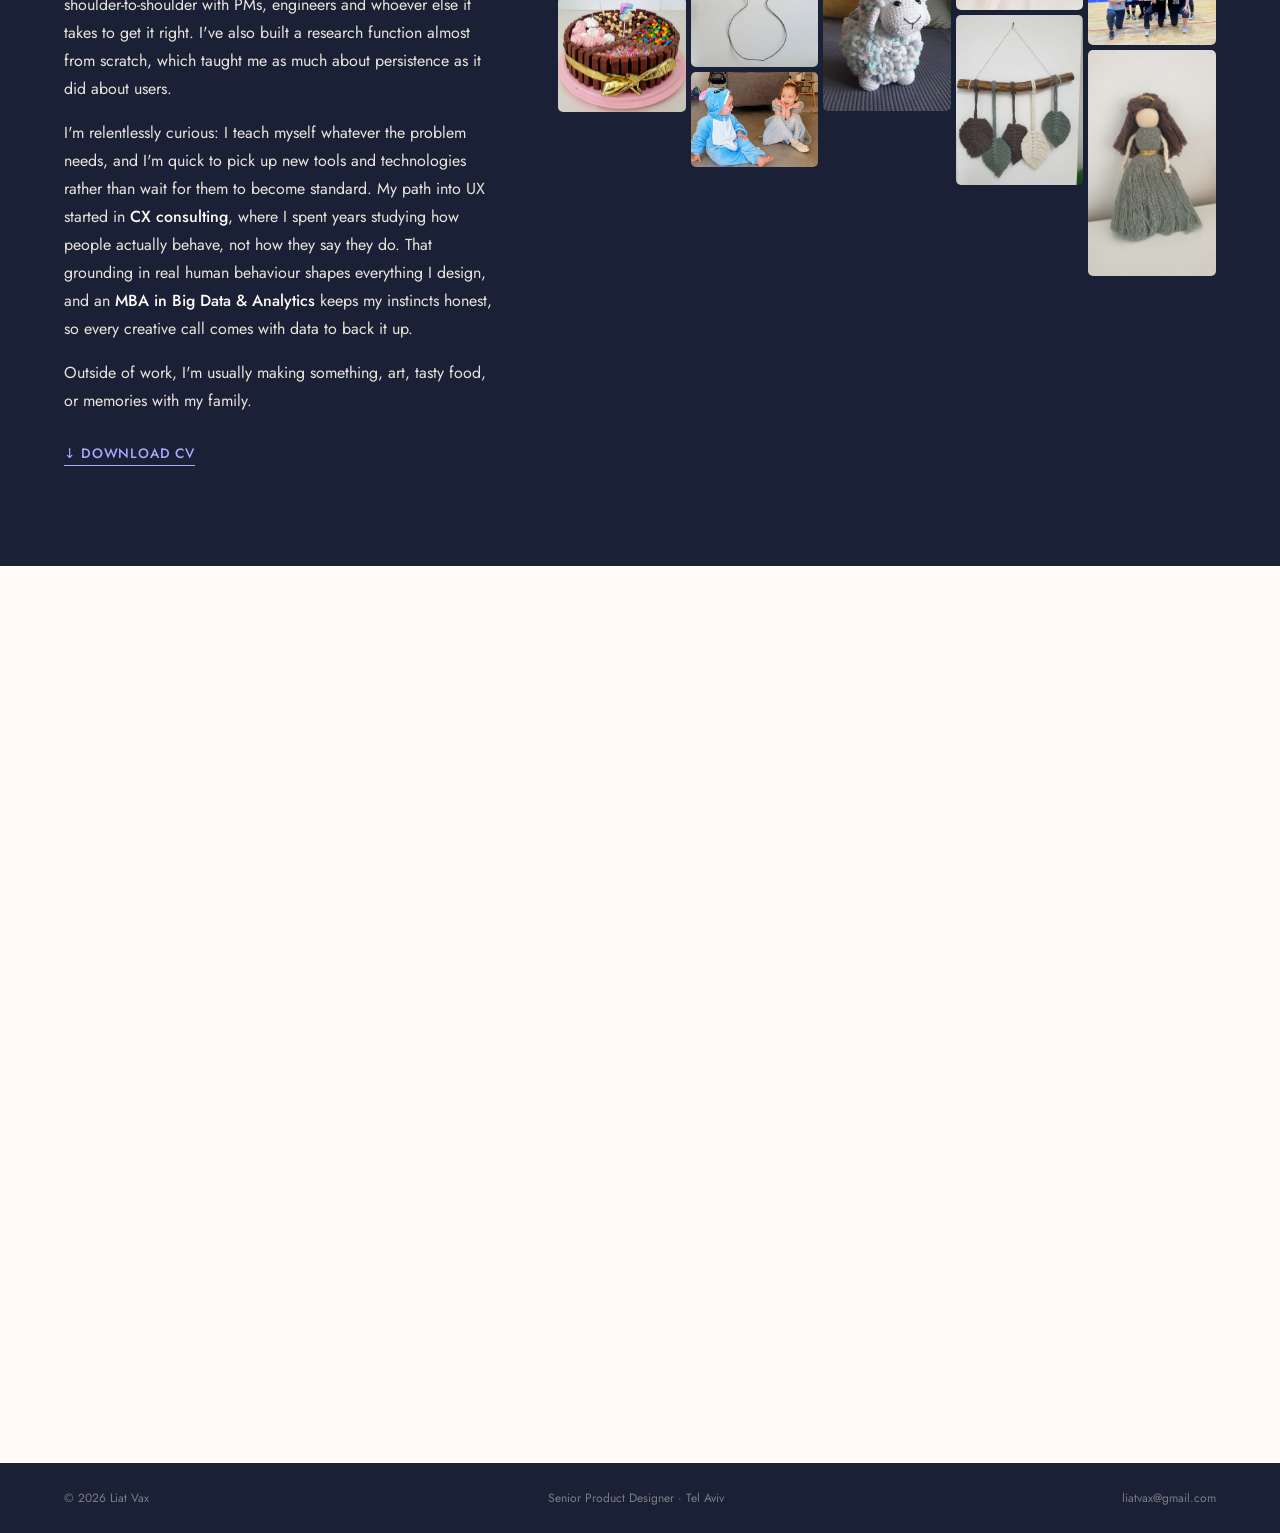
==== commit dba1cce3: "Update title: Senior UX Designer → Senior Product Designer" ====
--- a/index.html
+++ b/index.html
@@ -1099,7 +1099,7 @@
 <!-- HERO -->
 <section id="hero">
   <div class="hero-left">
-    <p class="hero-eyebrow">Senior UX Designer · 10+ Years Experience</p>
+    <p class="hero-eyebrow">Senior Product Designer · 10+ Years Experience</p>
     <h1 class="hero-name">
       Liat <em>Vax</em>
     </h1>
@@ -1113,7 +1113,7 @@
   </div>
 
   <div class="hero-right">
-    <div class="hero-video-wrap" role="img" aria-label="Introduction video - Liat Vax, Senior UX Designer">
+    <div class="hero-video-wrap" role="img" aria-label="Introduction video - Liat Vax, Senior Product Designer">
       <video autoplay muted loop playsinline preload="auto" aria-hidden="true">
         <source src="images/liat-intro.mp4" type="video/mp4">
       </video>
@@ -1316,7 +1316,7 @@
       </h2>
       <p class="about-body r d2">
         I'm a designer who's happiest in the messy middle of a hard problem. As a
-        <strong>Senior UX Designer and Research Lead</strong>, I own the whole arc of a
+        <strong>Senior Product Designer and Research Lead</strong>, I own the whole arc of a
         product from early requirements and research through design systems, dev handoff
         and QA, usually shoulder-to-shoulder with PMs, engineers and whoever else it
         takes to get it right. I've also built a research function almost from scratch,
@@ -1457,7 +1457,7 @@
 <!-- FOOTER -->
 <footer>
   <span>© 2026 Liat Vax</span>
-  <span>Senior UX Designer · Tel Aviv</span>
+  <span>Senior Product Designer · Tel Aviv</span>
   <a href="mailto:liatvax@gmail.com">liatvax@gmail.com</a>
 </footer>
 
